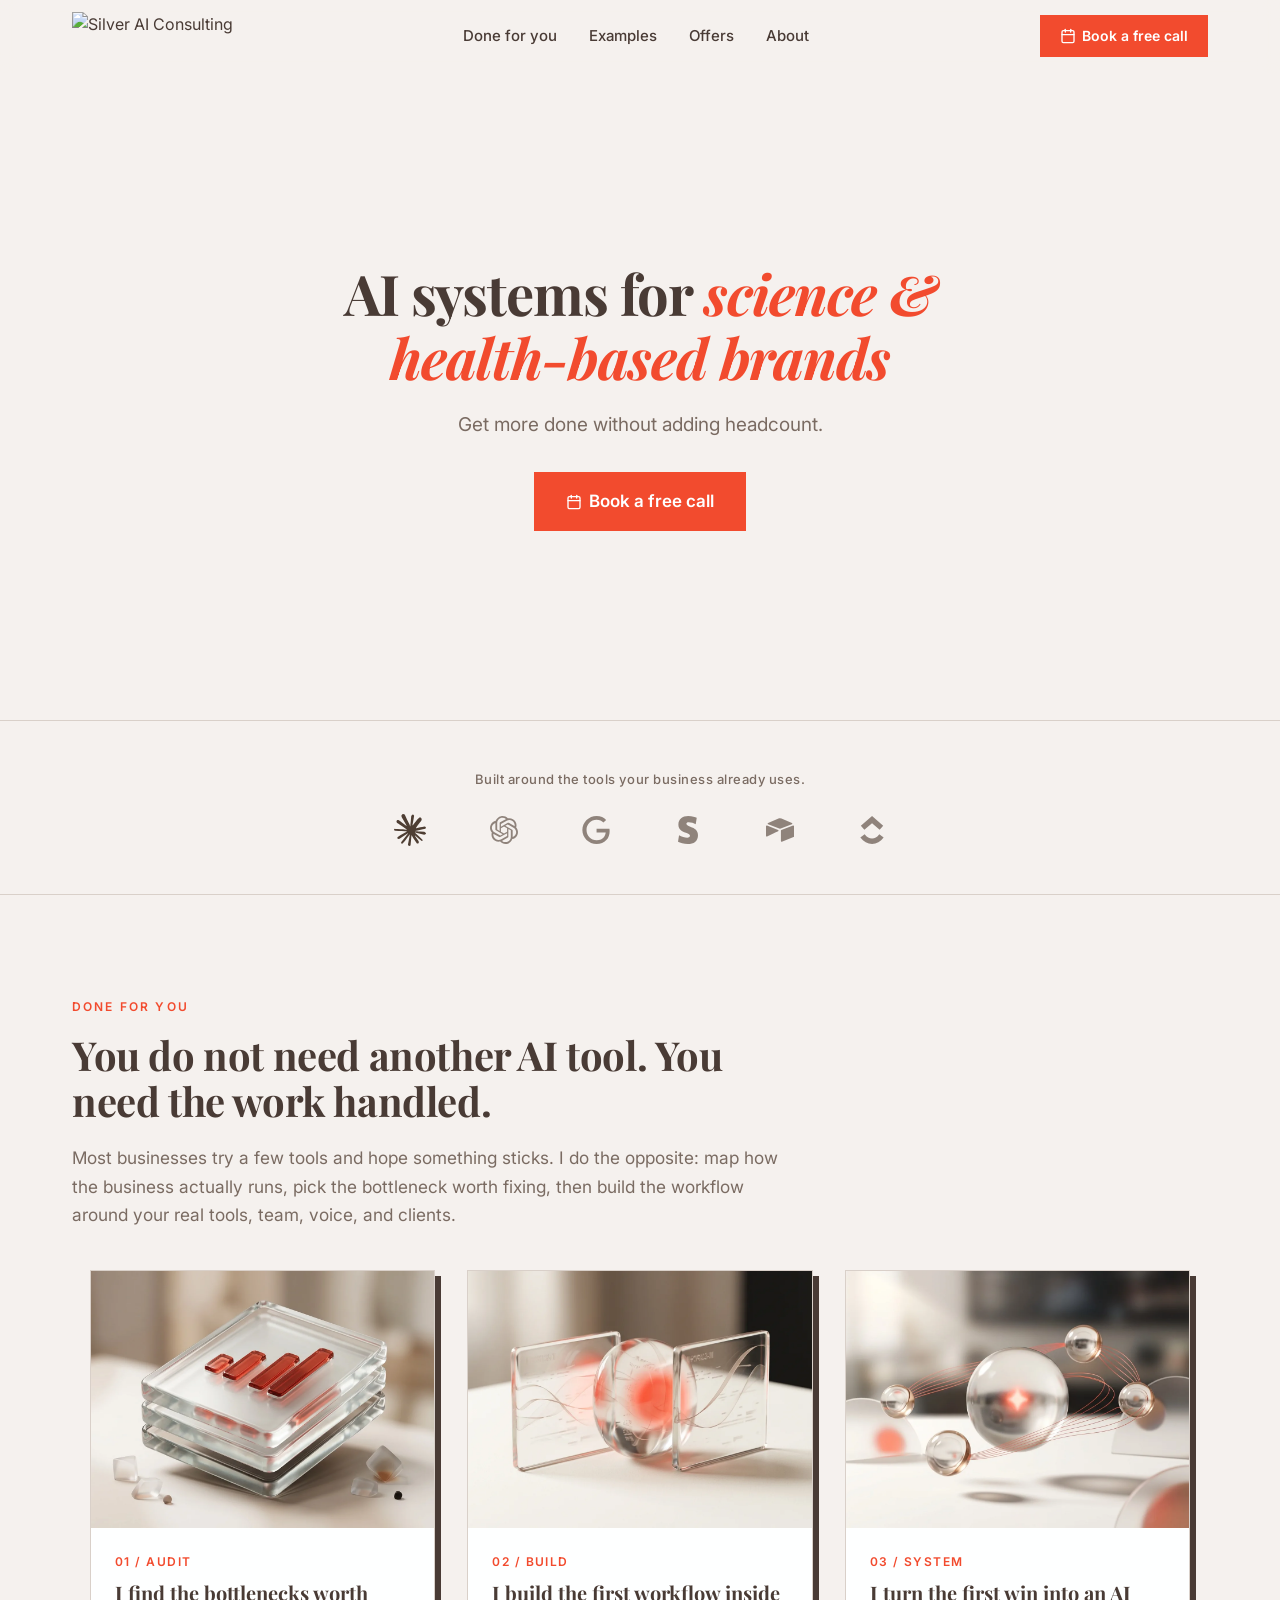
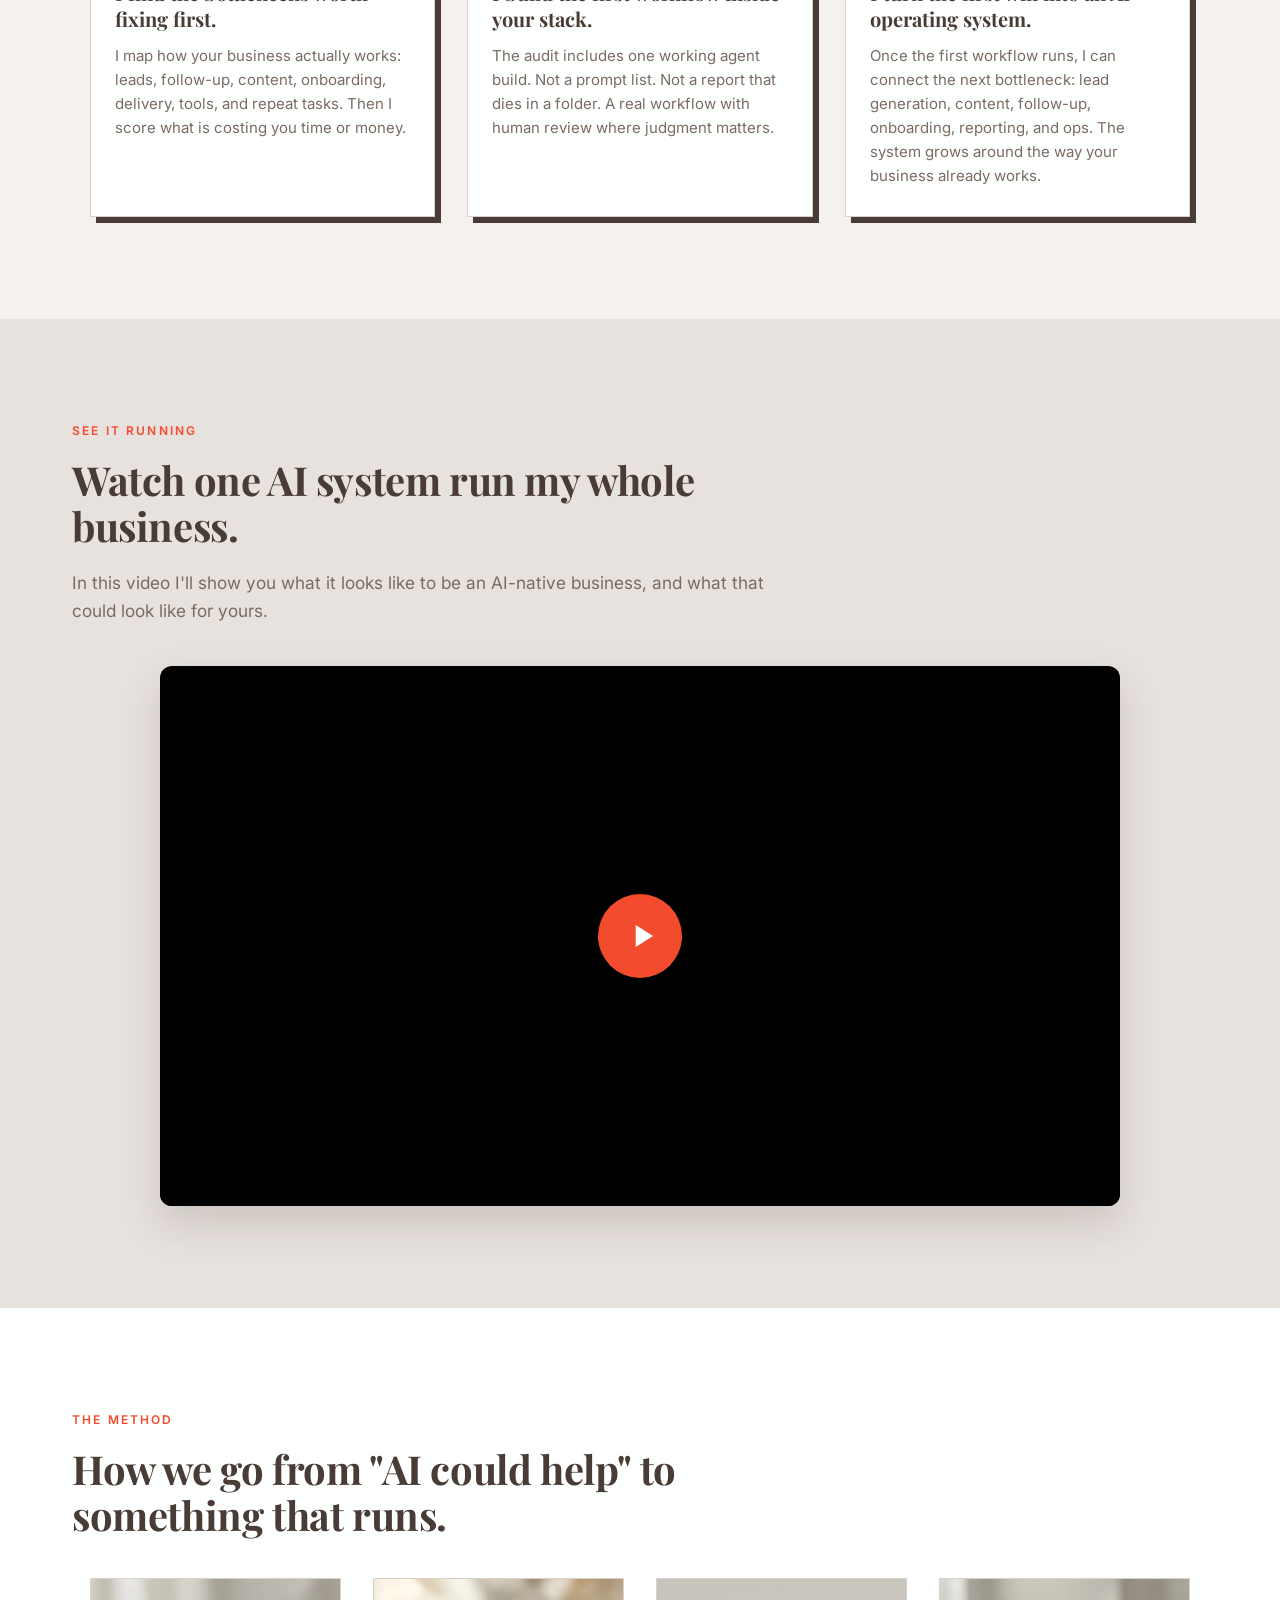
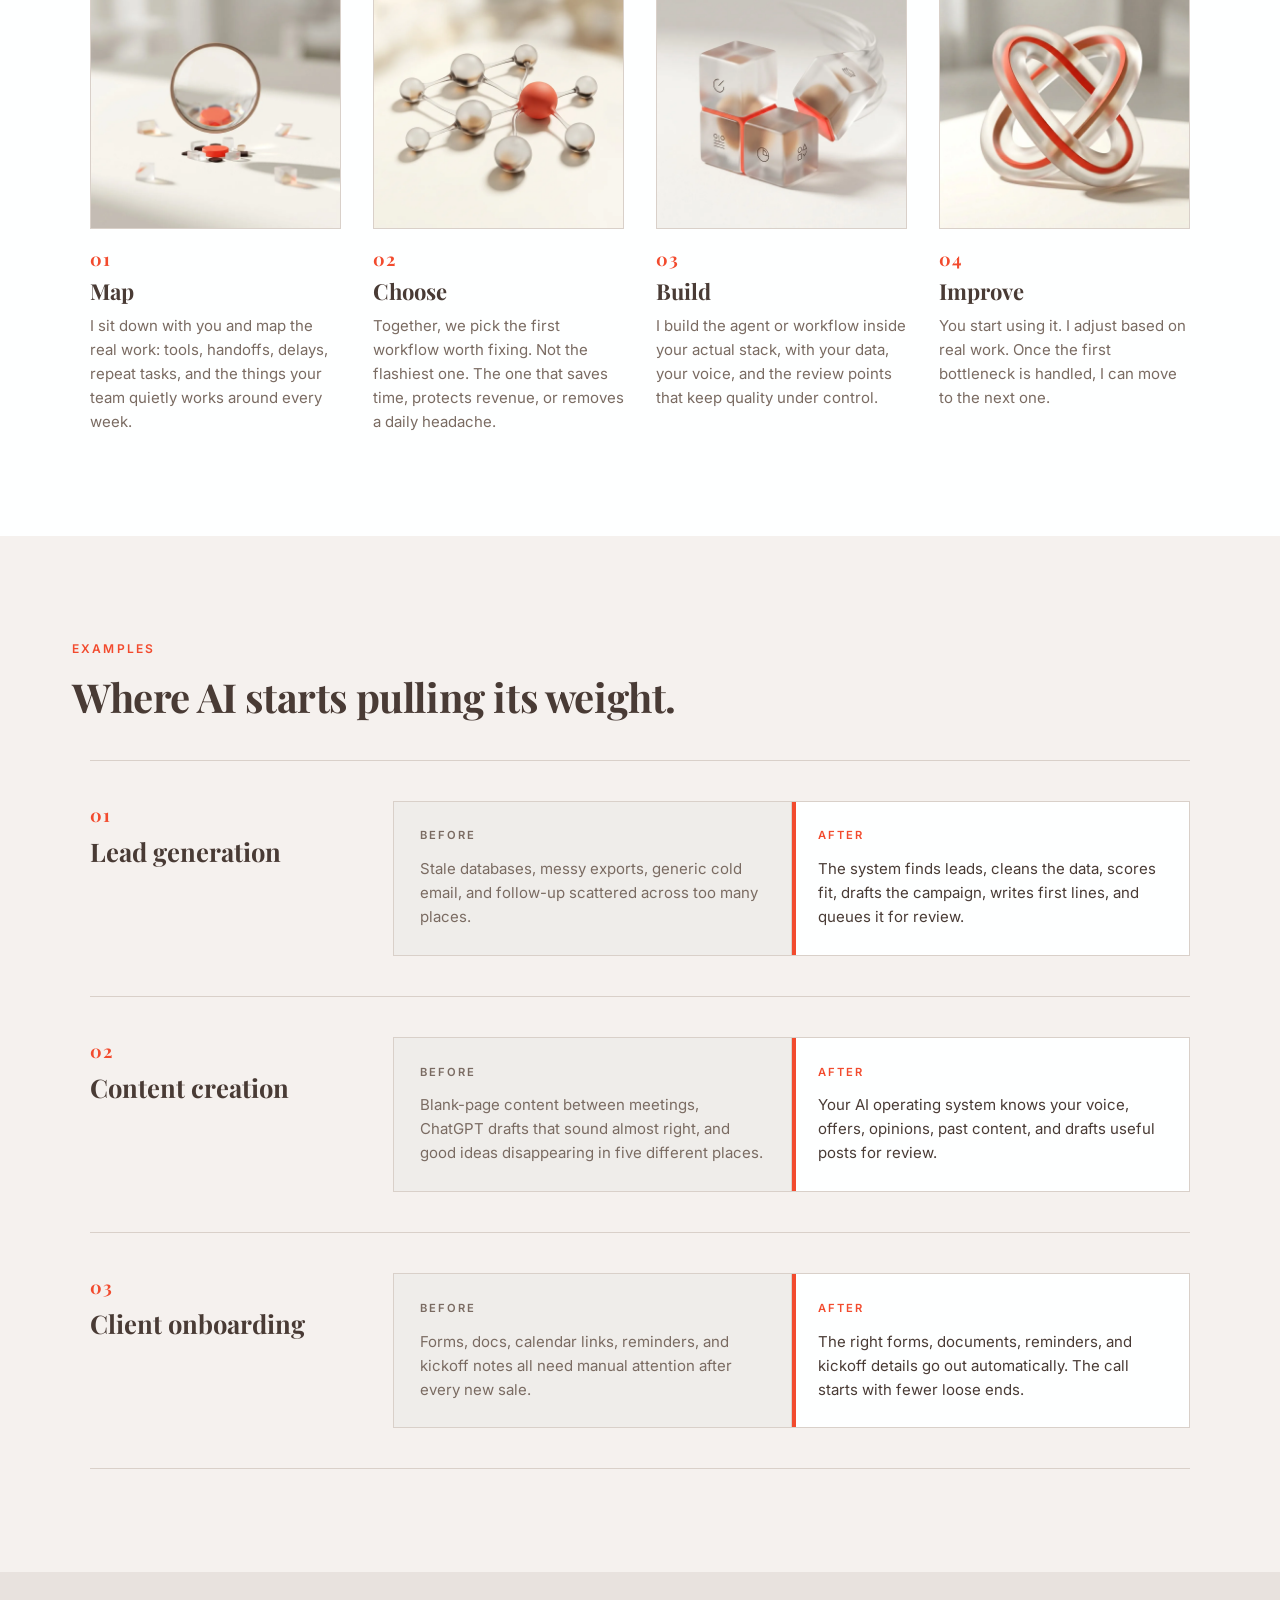
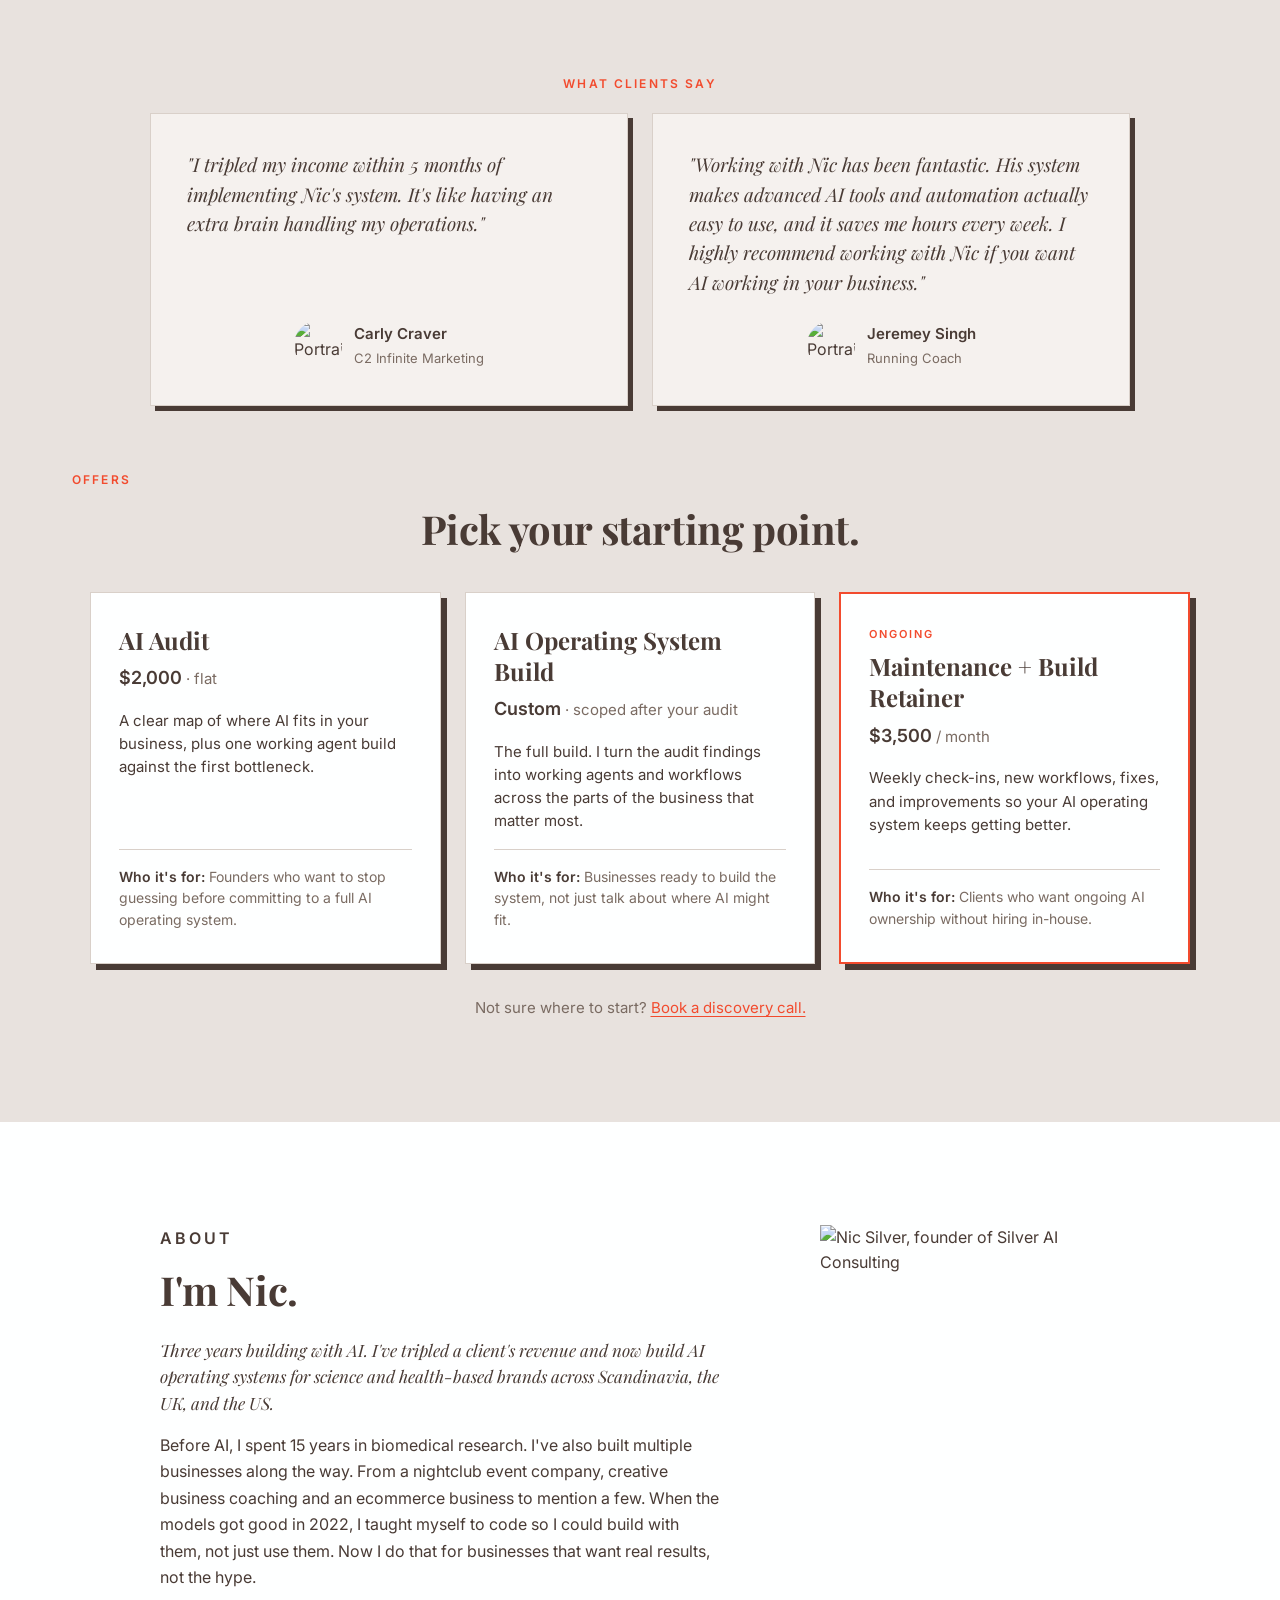
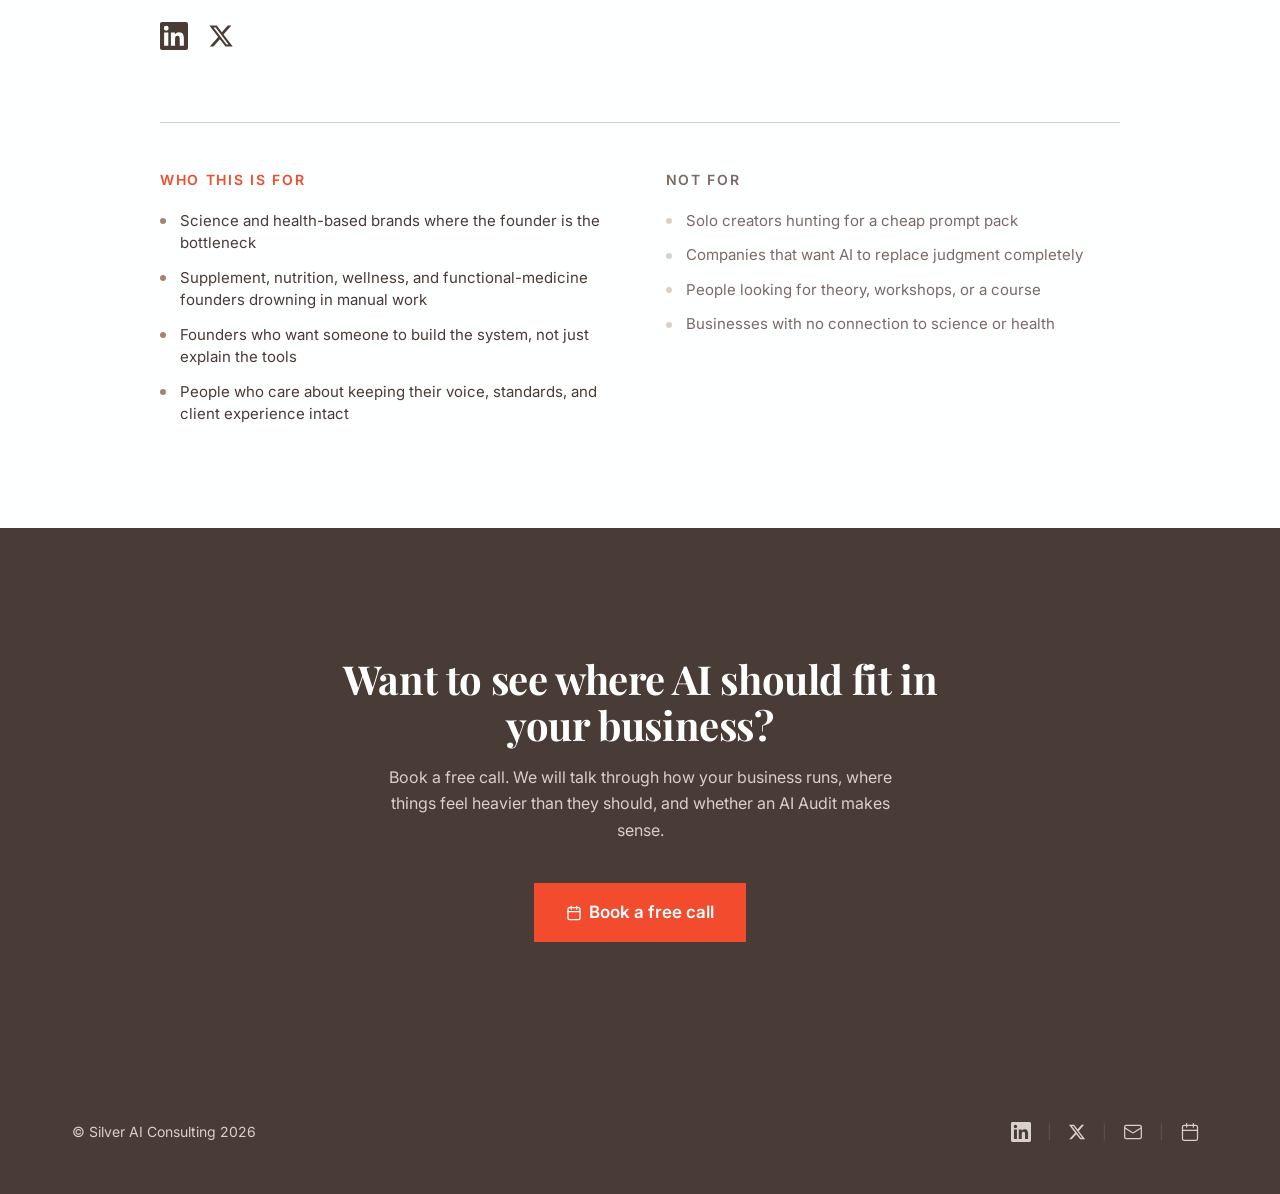
==== index.html @ 97a32624 "Add AI operating system demo video section to homepage New "See it running" section after "What we b" ====
<!DOCTYPE html>
<html lang="en">
<head>
  <meta charset="UTF-8">
  <meta name="viewport" content="width=device-width, initial-scale=1.0">
  <title>Silver AI Consulting | AI systems for science &amp; health-based brands</title>
  <meta name="description" content="AI systems for science and health-based brands. Get more done without adding headcount. Built by a scientist with 15 years in research labs.">
  <link rel="canonical" href="https://nicsilver.com">

  <meta property="og:title" content="Silver AI Consulting | AI systems for science &amp; health-based brands">
  <meta property="og:description" content="Get more done without adding headcount. AI systems for science and health-based brands, built by a scientist with 15 years in research labs.">
  <meta property="og:type" content="website">
  <meta property="og:url" content="https://nicsilver.com">

  <meta name="twitter:card" content="summary_large_image">
  <meta name="twitter:title" content="Silver AI Consulting | AI systems for science-based brands">
  <meta name="twitter:description" content="Get more done without adding headcount. AI systems for science and health-based brands, built by a scientist with 15 years in research labs.">

  <script type="application/ld+json">
  {
    "@context": "https://schema.org",
    "@type": "LocalBusiness",
    "name": "Silver AI Consulting",
    "description": "AI systems for science-based brands and the agencies that serve them.",
    "email": "contact@nicsilver.com",
    "address": {
      "@type": "PostalAddress",
      "addressLocality": "Trondheim",
      "addressCountry": "NO"
    }
  }
  </script>

  <link rel="preconnect" href="https://fonts.googleapis.com">
  <link rel="preconnect" href="https://fonts.gstatic.com" crossorigin>
  <link href="https://fonts.googleapis.com/css2?family=Playfair+Display:wght@700;900&family=Inter:wght@400;500;600&display=swap" rel="stylesheet">

  <link rel="stylesheet" href="css/styles.css">

  <!-- Privacy-friendly analytics by Plausible. Production only. -->
  <script>
    (function () {
      var isProduction = location.hostname === 'nicsilver.com' || location.hostname === 'www.nicsilver.com';
      if (!isProduction) return;

      window.plausible = window.plausible || function () {
        (plausible.q = plausible.q || []).push(arguments);
      };
      plausible.init = plausible.init || function (i) {
        plausible.o = i || {};
      };

      var script = document.createElement('script');
      script.async = true;
      script.src = 'https://plausible.io/js/pa-epPanSVTRBX1sh0HeqqIw.js';
      document.head.appendChild(script);
      plausible.init();
    })();
  </script>

  <!-- Leadsy visitor identification. Production only. -->
  <script>
    (function () {
      var isProduction = location.hostname === 'nicsilver.com' || location.hostname === 'www.nicsilver.com';
      if (!isProduction) return;

      var script = document.createElement('script');
      script.id = 'vtag-ai-js';
      script.async = true;
      script.src = 'https://r2.leadsy.ai/tag.js';
      script.dataset.pid = 'mOKoQ1p1P3jVo0CY';
      script.dataset.version = '062024';
      document.head.appendChild(script);
    })();
  </script>
</head>
<body>
  <a href="#main" class="skip-link">Skip to main content</a>

  <header class="site-header" id="site-header">
    <nav class="nav-container" aria-label="Main navigation">
      <a href="#hero" class="nav-logo"><img src="https://res.cloudinary.com/drdkvqdzd/image/upload/v1772094064/silver_logo_transparent_vrvadv.png" alt="Silver AI Consulting" class="nav-logo-img"></a>

      <ul class="nav-links" id="nav-links">
        <li><a href="#what-we-build">Done for you</a></li>
        <li><a href="#examples">Examples</a></li>
        <li><a href="#offers">Offers</a></li>
        <li><a href="#about">About</a></li>
      </ul>

      <a href="https://tidycal.com/nicsilver/intro-call" class="btn btn-primary nav-cta" data-cta="nav">
        <svg width="16" height="16" viewBox="0 0 24 24" fill="none" stroke="currentColor" stroke-width="2" stroke-linecap="round" stroke-linejoin="round"><rect x="3" y="4" width="18" height="18" rx="2" ry="2"/><line x1="16" y1="2" x2="16" y2="6"/><line x1="8" y1="2" x2="8" y2="6"/><line x1="3" y1="10" x2="21" y2="10"/></svg>
        Book a free call
      </a>

      <button class="nav-toggle" id="nav-toggle" aria-label="Toggle navigation menu" aria-expanded="false">
        <span class="nav-toggle-bar"></span>
        <span class="nav-toggle-bar"></span>
        <span class="nav-toggle-bar"></span>
      </button>
    </nav>
  </header>

  <main id="main">

    <!-- 01 HERO -->
    <section class="hero" id="hero">
      <div class="container hero-container">
        <div class="hero-content">
          <h1 class="hero-headline">AI systems for <span class="hl">science &amp; health-based brands</span></h1>
          <p class="hero-sub">Get more done without adding headcount.</p>
          <div class="hero-ctas">
            <a href="https://tidycal.com/nicsilver/intro-call" class="btn btn-primary btn-lg" data-cta="hero">
              <svg width="16" height="16" viewBox="0 0 24 24" fill="none" stroke="currentColor" stroke-width="2" stroke-linecap="round" stroke-linejoin="round"><rect x="3" y="4" width="18" height="18" rx="2" ry="2"/><line x1="16" y1="2" x2="16" y2="6"/><line x1="8" y1="2" x2="8" y2="6"/><line x1="3" y1="10" x2="21" y2="10"/></svg>
              Book a free call
            </a>
          </div>
        </div>
      </div>
    </section>

    <!-- 02 TOOL INTEGRATIONS -->
    <section class="tool-row" aria-label="Tools we build with">
      <div class="container">
        <p class="tool-row-eyebrow">Built around the tools your business already uses.</p>
        <ul class="tool-row-logos" role="list">
          <li class="tool-logo tool-logo-primary"><img src="assets/logos/claude.svg" alt="Claude" width="32" height="32" loading="lazy"></li>
          <li class="tool-logo"><img src="assets/logos/openai.svg" alt="OpenAI" width="28" height="28" loading="lazy"></li>
          <li class="tool-logo"><img src="assets/logos/google.svg" alt="Google" width="28" height="28" loading="lazy"></li>
          <li class="tool-logo"><img src="assets/logos/stripe.svg" alt="Stripe" width="28" height="28" loading="lazy"></li>
          <li class="tool-logo"><img src="assets/logos/airtable.svg" alt="Airtable" width="28" height="28" loading="lazy"></li>
          <li class="tool-logo"><img src="assets/logos/clickup.svg" alt="ClickUp" width="28" height="28" loading="lazy"></li>
        </ul>
      </div>
    </section>

    <!-- 03 WHAT WE BUILD -->
    <section class="section section-cream" id="what-we-build">
      <div class="container">
        <p class="section-eyebrow">Done for you</p>
        <h2 class="section-headline">You do not need another AI tool. You need the work handled.</h2>
        <p class="section-intro">Most businesses try a few tools and hope something sticks. I do the opposite: map how the business actually runs, pick the bottleneck worth fixing, then build the workflow around your real tools, team, voice, and clients.</p>

        <div class="build-grid">
          <article class="build-card">
            <div class="build-card-image">
              <img src="assets/audit-os.webp" alt="Translucent glass document stack with a coral bar chart on top, representing an audit report" loading="lazy" width="1200" height="900">
            </div>
            <p class="build-card-eyebrow">01 / Audit</p>
            <p class="build-card-outcome">I find the bottlenecks worth fixing first.</p>
            <p class="build-card-body">I map how your business actually works: leads, follow-up, content, onboarding, delivery, tools, and repeat tasks. Then I score what is costing you time or money.</p>
          </article>

          <article class="build-card">
            <div class="build-card-image">
              <img src="assets/brand-ops-training.webp" alt="Two frosted glass plates flanking a translucent glass core, with abstract encoded patterns inside, representing brand and ops codified into a foundation" loading="lazy" width="1200" height="900">
            </div>
            <p class="build-card-eyebrow">02 / Build</p>
            <p class="build-card-outcome">I build the first workflow inside your stack.</p>
            <p class="build-card-body">The audit includes one working agent build. Not a prompt list. Not a report that dies in a folder. A real workflow with human review where judgment matters.</p>
          </article>

          <article class="build-card">
            <div class="build-card-image">
              <img src="assets/command-center-os.webp" alt="Four upright frosted glass panels with coral coordination lines tracing between them, representing a command center" loading="lazy" width="1200" height="900">
            </div>
            <p class="build-card-eyebrow">03 / System</p>
            <p class="build-card-outcome">I turn the first win into an AI operating system.</p>
            <p class="build-card-body">Once the first workflow runs, I can connect the next bottleneck: lead generation, content, follow-up, onboarding, reporting, and ops. The system grows around the way your business already works.</p>
          </article>
        </div>
      </div>
    </section>

    <!-- 03b VIDEO DEMO -->
    <section class="section section-beige" id="see-it-running">
      <div class="container">
        <p class="section-eyebrow">See it running</p>
        <h2 class="section-headline">Watch one AI system run my whole business.</h2>
        <p class="section-intro">In this video I'll show you what it looks like to be an AI-native business, and what that could look like for yours.</p>

        <div class="video-frame">
          <video
            class="demo-video"
            preload="none"
            controls
            playsinline
            poster="https://res.cloudinary.com/drdkvqdzd/video/upload/so_30,c_crop,x_0,y_108,w_1280,h_566/c_pad,w_1280,h_720,b_rgb:f4efe9,q_auto,f_auto/videos/embeds/ai-operating-system-demo.jpg">
            <source src="https://res.cloudinary.com/drdkvqdzd/video/upload/q_auto/vc_auto/videos/embeds/ai-operating-system-demo.mp4" type="video/mp4">
            <track kind="captions" src="assets/ai-os-demo.vtt" srclang="en" label="English">
          </video>
          <button class="video-play" type="button" aria-label="Play the demo">
            <svg viewBox="0 0 24 24" aria-hidden="true"><path d="M8 5v14l11-7z"/></svg>
          </button>
        </div>
      </div>
    </section>

    <!-- 04 THE SILVER METHOD -->
    <section class="section section-white" id="method">
      <div class="container">
        <p class="section-eyebrow">The method</p>
        <h2 class="section-headline">How we go from "AI could help" to something that runs.</h2>

        <div class="method-grid">
          <article class="method-phase">
            <div class="method-phase-image">
              <img src="assets/method-01-discover.webp" alt="A glass magnifier hovering over abstract shapes" loading="lazy" width="800" height="800">
            </div>
            <p class="method-phase-num">01</p>
            <h3 class="method-phase-name">Map</h3>
            <p class="method-phase-body">I sit down with you and map the real work: tools, handoffs, delays, repeat tasks, and the things your team quietly works around every week.</p>
          </article>

          <article class="method-phase">
            <div class="method-phase-image">
              <img src="assets/method-02-map.webp" alt="Connected glass nodes with one node highlighted in coral" loading="lazy" width="800" height="800">
            </div>
            <p class="method-phase-num">02</p>
            <h3 class="method-phase-name">Choose</h3>
            <p class="method-phase-body">Together, we pick the first workflow worth fixing. Not the flashiest one. The one that saves time, protects revenue, or removes a daily headache.</p>
          </article>

          <article class="method-phase">
            <div class="method-phase-image">
              <img src="assets/method-03-build.webp" alt="Three frosted glass cubes assembling into a single unit" loading="lazy" width="800" height="800">
            </div>
            <p class="method-phase-num">03</p>
            <h3 class="method-phase-name">Build</h3>
            <p class="method-phase-body">I build the agent or workflow inside your actual stack, with your data, your voice, and the review points that keep quality under control.</p>
          </article>

          <article class="method-phase">
            <div class="method-phase-image">
              <img src="assets/method-04-iterate.webp" alt="A continuous frosted glass loop with coral accent flowing along it" loading="lazy" width="800" height="800">
            </div>
            <p class="method-phase-num">04</p>
            <h3 class="method-phase-name">Improve</h3>
            <p class="method-phase-body">You start using it. I adjust based on real work. Once the first bottleneck is handled, I can move to the next one.</p>
          </article>
        </div>
      </div>
    </section>

    <!-- 05 EXAMPLES -->
    <section class="section section-cream" id="examples">
      <div class="container">
        <p class="section-eyebrow">Examples</p>
        <h2 class="section-headline">Where AI starts pulling its weight.</h2>

        <div class="scenario-list">
          <article class="scenario-row">
            <div class="scenario-meta">
              <p class="scenario-num">01</p>
              <h3>Lead generation</h3>
            </div>
            <div class="scenario-compare">
              <div class="scenario-side scenario-before">
                <p class="scenario-label">Before</p>
                <p>Stale databases, messy exports, generic cold email, and follow-up scattered across too many places.</p>
              </div>
              <div class="scenario-side scenario-after">
                <p class="scenario-label scenario-label-after">After</p>
                <p>The system finds leads, cleans the data, scores fit, drafts the campaign, writes first lines, and queues it for review.</p>
              </div>
            </div>
          </article>

          <article class="scenario-row">
            <div class="scenario-meta">
              <p class="scenario-num">02</p>
              <h3>Content creation</h3>
            </div>
            <div class="scenario-compare">
              <div class="scenario-side scenario-before">
                <p class="scenario-label">Before</p>
                <p>Blank-page content between meetings, ChatGPT drafts that sound almost right, and good ideas disappearing in five different places.</p>
              </div>
              <div class="scenario-side scenario-after">
                <p class="scenario-label scenario-label-after">After</p>
                <p>Your AI operating system knows your voice, offers, opinions, past content, and drafts useful posts for review.</p>
              </div>
            </div>
          </article>

          <article class="scenario-row">
            <div class="scenario-meta">
              <p class="scenario-num">03</p>
              <h3>Client onboarding</h3>
            </div>
            <div class="scenario-compare">
              <div class="scenario-side scenario-before">
                <p class="scenario-label">Before</p>
                <p>Forms, docs, calendar links, reminders, and kickoff notes all need manual attention after every new sale.</p>
              </div>
              <div class="scenario-side scenario-after">
                <p class="scenario-label scenario-label-after">After</p>
                <p>The right forms, documents, reminders, and kickoff details go out automatically. The call starts with fewer loose ends.</p>
              </div>
            </div>
          </article>
        </div>
      </div>
    </section>

    <!-- 06 FEATURED TESTIMONIAL + OFFERS -->
    <section class="section section-beige" id="offers">
      <div class="container">
        <p class="section-eyebrow text-center">What clients say</p>
        <div class="testimonials-pair">
          <blockquote class="testimonial-card">
            <p class="testimonial-card-quote">"I tripled my income within 5 months of implementing Nic's system. It's like having an extra brain handling my operations."</p>
            <div class="testimonial-author">
              <img src="https://res.cloudinary.com/drdkvqdzd/image/upload/v1771324167/carly_cjgeit.jpg" alt="Portrait of Carly Craver" class="testimonial-img" loading="lazy" width="64" height="64">
              <div>
                <cite class="testimonial-name">Carly Craver</cite>
                <span class="testimonial-role">C2 Infinite Marketing</span>
              </div>
            </div>
          </blockquote>

          <blockquote class="testimonial-card">
            <p class="testimonial-card-quote">"Working with Nic has been fantastic. His system makes advanced AI tools and automation actually easy to use, and it saves me hours every week. I highly recommend working with Nic if you want AI working in your business."</p>
            <div class="testimonial-author">
              <img src="https://res.cloudinary.com/drdkvqdzd/image/upload/v1771324167/jeremey_zafmiz.png" alt="Portrait of Jeremey Singh" class="testimonial-img" loading="lazy" width="64" height="64">
              <div>
                <cite class="testimonial-name">Jeremey Singh</cite>
                <span class="testimonial-role">Running Coach</span>
              </div>
            </div>
          </blockquote>
        </div>

        <p class="section-eyebrow section-eyebrow-spaced">Offers</p>
        <h2 class="section-headline text-center">Pick your starting point.</h2>

        <div class="offers-grid">
          <article class="offer-card">
            <h3 class="offer-name">AI Audit</h3>
            <p class="offer-price">$2,000<span class="offer-price-note"> · flat</span></p>
            <p class="offer-outcome">A clear map of where AI fits in your business, plus one working agent build against the first bottleneck.</p>
            <p class="offer-who"><strong>Who it's for:</strong> Founders who want to stop guessing before committing to a full AI operating system.</p>
          </article>

          <article class="offer-card">
            <h3 class="offer-name">AI Operating System Build</h3>
            <p class="offer-price">Custom<span class="offer-price-note"> · scoped after your audit</span></p>
            <p class="offer-outcome">The full build. I turn the audit findings into working agents and workflows across the parts of the business that matter most.</p>
            <p class="offer-who"><strong>Who it's for:</strong> Businesses ready to build the system, not just talk about where AI might fit.</p>
          </article>

          <article class="offer-card offer-card-flagship">
            <p class="offer-flag">Ongoing</p>
            <h3 class="offer-name">Maintenance + Build Retainer</h3>
            <p class="offer-price">$3,500<span class="offer-price-note"> / month</span></p>
            <p class="offer-outcome">Weekly check-ins, new workflows, fixes, and improvements so your AI operating system keeps getting better.</p>
            <p class="offer-who"><strong>Who it's for:</strong> Clients who want ongoing AI ownership without hiring in-house.</p>
          </article>
        </div>

        <p class="offers-cta-text">Not sure where to start? <a href="https://tidycal.com/nicsilver/intro-call" class="text-link" data-cta="offers-help">Book a discovery call.</a></p>
      </div>
    </section>

    <!-- 07 ABOUT + WHO THIS IS FOR / NOT FOR -->
    <section class="section section-white" id="about">
      <div class="container">
        <div class="about-layout">
          <div class="about-text">
            <p class="section-eyebrow">About</p>
            <h2 class="section-headline">I'm Nic.</h2>
            <p class="about-lead">Three years building with AI. I've tripled a client's revenue and now build AI operating systems for science and health-based brands across Scandinavia, the UK, and the US.</p>
            <p>Before AI, I spent 15 years in biomedical research. I've also built multiple businesses along the way. From a nightclub event company, creative business coaching and an ecommerce business to mention a few. When the models got good in 2022, I taught myself to code so I could build with them, not just use them. Now I do that for businesses that want real results, not the hype.</p>
            <div class="about-links">
              <a href="https://www.linkedin.com/in/thenicsilver/" target="_blank" rel="noopener noreferrer" aria-label="LinkedIn"><svg width="28" height="28" viewBox="0 0 24 24" fill="currentColor"><path d="M20.447 20.452h-3.554v-5.569c0-1.328-.027-3.037-1.852-3.037-1.853 0-2.136 1.445-2.136 2.939v5.667H9.351V9h3.414v1.561h.046c.477-.9 1.637-1.85 3.37-1.85 3.601 0 4.267 2.37 4.267 5.455v6.286zM5.337 7.433a2.062 2.062 0 0 1-2.063-2.065 2.064 2.064 0 1 1 2.063 2.065zm1.782 13.019H3.555V9h3.564v11.452zM22.225 0H1.771C.792 0 0 .774 0 1.729v20.542C0 23.227.792 24 1.771 24h20.451C23.2 24 24 23.227 24 22.271V1.729C24 .774 23.2 0 22.222 0h.003z"/></svg></a>
              <a href="https://x.com/thenicsilver" target="_blank" rel="noopener noreferrer" aria-label="X"><svg width="26" height="26" viewBox="0 0 24 24" fill="currentColor"><path d="M18.244 2.25h3.308l-7.227 8.26 8.502 11.24H16.17l-5.214-6.817L4.99 21.75H1.68l7.73-8.835L1.254 2.25H8.08l4.713 6.231zm-1.161 17.52h1.833L7.084 4.126H5.117z"/></svg></a>
            </div>
          </div>
          <div class="about-image-col">
            <img src="https://res.cloudinary.com/drdkvqdzd/image/upload/v1769443235/2025-11-25_18.12.18_2_ciikbf.jpg" alt="Nic Silver, founder of Silver AI Consulting" class="about-headshot" loading="lazy" width="480" height="480">
          </div>
        </div>

        <div class="fit-grid">
          <div class="fit-col">
            <h3 class="fit-title fit-title-for">Who this is for</h3>
            <ul class="fit-list">
              <li>Science and health-based brands where the founder is the bottleneck</li>
              <li>Supplement, nutrition, wellness, and functional-medicine founders drowning in manual work</li>
              <li>Founders who want someone to build the system, not just explain the tools</li>
              <li>People who care about keeping their voice, standards, and client experience intact</li>
            </ul>
          </div>
          <div class="fit-col">
            <h3 class="fit-title fit-title-not">Not for</h3>
            <ul class="fit-list">
              <li>Solo creators hunting for a cheap prompt pack</li>
              <li>Companies that want AI to replace judgment completely</li>
              <li>People looking for theory, workshops, or a course</li>
              <li>Businesses with no connection to science or health</li>
            </ul>
          </div>
        </div>
      </div>
    </section>

    <!-- 08 FINAL CTA -->
    <section class="section section-dark" id="book">
      <div class="container">
        <div class="final-cta-content">
          <h2 class="section-headline final-cta-headline">Want to see where AI should fit in your business?</h2>
          <p class="final-cta-sub">Book a free call. We will talk through how your business runs, where things feel heavier than they should, and whether an AI Audit makes sense.</p>
          <div class="final-cta-buttons">
            <a href="https://tidycal.com/nicsilver/intro-call" class="btn btn-primary btn-lg" data-cta="final">
              <svg width="16" height="16" viewBox="0 0 24 24" fill="none" stroke="currentColor" stroke-width="2" stroke-linecap="round" stroke-linejoin="round"><rect x="3" y="4" width="18" height="18" rx="2" ry="2"/><line x1="16" y1="2" x2="16" y2="6"/><line x1="8" y1="2" x2="8" y2="6"/><line x1="3" y1="10" x2="21" y2="10"/></svg>
              Book a free call
            </a>
          </div>
        </div>
      </div>
    </section>

  </main>

  <footer class="site-footer" id="footer">
    <div class="container">
      <div class="footer-grid">
        <div class="footer-col footer-copyright">
          <p>&copy; Silver AI Consulting 2026</p>
        </div>
        <div class="footer-col footer-links">
          <a href="https://www.linkedin.com/in/thenicsilver/" aria-label="LinkedIn" target="_blank" rel="noopener noreferrer"><svg width="20" height="20" viewBox="0 0 24 24" fill="currentColor"><path d="M20.447 20.452h-3.554v-5.569c0-1.328-.027-3.037-1.852-3.037-1.853 0-2.136 1.445-2.136 2.939v5.667H9.351V9h3.414v1.561h.046c.477-.9 1.637-1.85 3.37-1.85 3.601 0 4.267 2.37 4.267 5.455v6.286zM5.337 7.433a2.062 2.062 0 0 1-2.063-2.065 2.064 2.064 0 1 1 2.063 2.065zm1.782 13.019H3.555V9h3.564v11.452zM22.225 0H1.771C.792 0 0 .774 0 1.729v20.542C0 23.227.792 24 1.771 24h20.451C23.2 24 24 23.227 24 22.271V1.729C24 .774 23.2 0 22.222 0h.003z"/></svg></a>
          <span class="footer-divider">|</span>
          <a href="https://x.com/thenicsilver" aria-label="X" target="_blank" rel="noopener noreferrer"><svg width="18" height="18" viewBox="0 0 24 24" fill="currentColor"><path d="M18.244 2.25h3.308l-7.227 8.26 8.502 11.24H16.17l-5.214-6.817L4.99 21.75H1.68l7.73-8.835L1.254 2.25H8.08l4.713 6.231zm-1.161 17.52h1.833L7.084 4.126H5.117z"/></svg></a>
          <span class="footer-divider">|</span>
          <a href="mailto:contact@nicsilver.com" aria-label="Email"><svg width="20" height="20" viewBox="0 0 24 24" fill="none" stroke="currentColor" stroke-width="1.5" stroke-linecap="round" stroke-linejoin="round"><rect x="2" y="4" width="20" height="16" rx="2"/><path d="m22 7-8.97 5.7a1.94 1.94 0 0 1-2.06 0L2 7"/></svg></a>
          <span class="footer-divider">|</span>
          <a href="https://tidycal.com/nicsilver/intro-call" aria-label="Book a Call" data-cta="footer"><svg width="20" height="20" viewBox="0 0 24 24" fill="none" stroke="currentColor" stroke-width="1.5" stroke-linecap="round" stroke-linejoin="round"><rect x="3" y="4" width="18" height="18" rx="2" ry="2"/><line x1="16" y1="2" x2="16" y2="6"/><line x1="8" y1="2" x2="8" y2="6"/><line x1="3" y1="10" x2="21" y2="10"/></svg></a>
        </div>
      </div>
    </div>
  </footer>

  <div class="mobile-cta" id="mobile-cta" aria-hidden="true">
    <a href="https://tidycal.com/nicsilver/intro-call" class="btn btn-primary mobile-cta-btn" data-cta="mobile">
      <svg width="16" height="16" viewBox="0 0 24 24" fill="none" stroke="currentColor" stroke-width="2" stroke-linecap="round" stroke-linejoin="round"><rect x="3" y="4" width="18" height="18" rx="2" ry="2"/><line x1="16" y1="2" x2="16" y2="6"/><line x1="8" y1="2" x2="8" y2="6"/><line x1="3" y1="10" x2="21" y2="10"/></svg>
      Book a free call
    </a>
  </div>

  <script src="https://cdnjs.cloudflare.com/ajax/libs/gsap/3.12.5/gsap.min.js" defer></script>
  <script src="https://cdnjs.cloudflare.com/ajax/libs/gsap/3.12.5/ScrollTrigger.min.js" defer></script>
  <script src="js/main.js" defer></script>
</body>
</html>
---- css/styles.css ----
/* ==========================================================================
   Silver AI Consulting v2: Clean, AI-illustrated, audit-aligned
   apfx.ai-style numbered structure + Liquid Glass imagery
   ========================================================================== */

/* --- Tokens --- */
:root {
  --bg-cream: #f5f1ee;
  --bg-beige: #e8e2de;
  --bg-white: #feffff;
  --bg-dark: #493b35;

  --text-primary: #493b35;
  --text-secondary: #7a6b62;
  --text-on-dark: #feffff;
  --text-on-dark-muted: #d9d0c9;

  --accent: #f24b2e;
  --accent-hover: #d93e23;
  --accent-warm: #a58372;

  --border: #d9d0c9;
  --border-on-dark: rgba(165, 131, 114, 0.3);

  --shadow: rgba(73, 59, 53, 0.08);
  --shadow-lg: rgba(73, 59, 53, 0.12);

  --font-heading: 'Playfair Display', Georgia, serif;
  --font-body: 'Inter', -apple-system, BlinkMacSystemFont, 'Segoe UI', sans-serif;

  --container-max: 1200px;
  --nav-height: 72px;
  --radius: 0;
  --section-padding: clamp(64px, 8vw, 120px);
}

/* --- Reset --- */
*, *::before, *::after { margin: 0; padding: 0; box-sizing: border-box; }

html {
  scroll-behavior: smooth;
  -webkit-font-smoothing: antialiased;
  -moz-osx-font-smoothing: grayscale;
  scroll-padding-top: var(--nav-height);
  overflow-x: hidden;
}

body {
  font-family: var(--font-body);
  font-size: 1rem;
  line-height: 1.6;
  color: var(--text-primary);
  background-color: var(--bg-cream);
  overflow-x: hidden;
}

img { max-width: 100%; height: auto; display: block; }
a { color: inherit; text-decoration: none; }
ul { list-style: none; }
::selection { background: rgba(242, 75, 46, 0.15); color: var(--text-primary); }

.skip-link {
  position: absolute; top: -100%; left: 16px; z-index: 9999;
  padding: 12px 24px; background: var(--accent); color: #fff;
  font-weight: 600; transition: top 0.2s;
}
.skip-link:focus { top: 0; }

/* --- Layout --- */
.container {
  width: 100%;
  max-width: var(--container-max);
  margin: 0 auto;
  padding: 0 2rem;
}
.text-center { text-align: center; margin-left: auto; margin-right: auto; }

/* --- Typography --- */
h1, h2 {
  font-family: var(--font-heading);
  font-weight: 700;
  line-height: 1.15;
  color: var(--text-primary);
}

h3 {
  font-family: var(--font-body);
  font-weight: 600;
  line-height: 1.3;
  color: var(--text-primary);
}

h1 { font-size: clamp(2.25rem, 5vw, 3.5rem); letter-spacing: -0.02em; }
h2 { font-size: clamp(1.75rem, 3.5vw, 2.5rem); letter-spacing: -0.01em; }
h3 { font-size: 1.125rem; }

.section-headline { margin-bottom: 2.5rem; max-width: 720px; }

.section-intro {
  max-width: 720px;
  margin: -1.25rem 0 2.5rem;
  font-size: clamp(1rem, 1.35vw, 1.125rem);
  line-height: 1.65;
  color: var(--text-secondary);
}

.section-eyebrow {
  font-size: 0.75rem;
  font-weight: 600;
  letter-spacing: 0.18em;
  text-transform: uppercase;
  color: var(--accent);
  margin-bottom: 1rem;
}
.section-eyebrow-spaced { margin-top: 4rem; }

/* --- Buttons --- */
.btn {
  display: inline-flex;
  align-items: center;
  justify-content: center;
  gap: 0.4rem;
  font-family: var(--font-body);
  font-weight: 600;
  font-size: 1rem;
  border: none;
  border-radius: var(--radius);
  cursor: pointer;
  transition: background 0.2s ease, transform 0.2s ease, box-shadow 0.2s ease;
  white-space: nowrap;
  text-decoration: none;
}
.btn:focus-visible { outline: 2px solid rgba(242, 75, 46, 0.4); outline-offset: 2px; }

.btn-primary {
  background: var(--accent);
  color: var(--bg-white);
  padding: 0.75rem 1.5rem;
}
.btn-primary:hover {
  background: var(--accent-hover);
  transform: translate(-2px, -2px);
  box-shadow: 4px 4px 0 0 var(--text-primary);
}
.btn-primary:active { transform: translate(0, 0); box-shadow: none; }

.btn-lg { padding: 1rem 2rem; font-size: 1.0625rem; }

.text-link {
  color: var(--accent);
  text-decoration: underline;
  text-underline-offset: 3px;
  transition: opacity 0.2s ease;
}
.text-link:hover { opacity: 0.8; }

/* --- Navigation --- */
.site-header {
  position: fixed;
  top: 0; left: 0; right: 0;
  z-index: 10000;
  background: rgba(245, 241, 238, 0.95);
  backdrop-filter: blur(12px);
  -webkit-backdrop-filter: blur(12px);
  border-bottom: 1px solid transparent;
  transition: border-color 0.15s ease;
}
.site-header.scrolled { border-bottom-color: var(--border); }

.nav-container {
  display: flex;
  align-items: center;
  justify-content: space-between;
  max-width: var(--container-max);
  margin: 0 auto;
  padding: 0 2rem;
  height: var(--nav-height);
}

.nav-logo { display: flex; align-items: center; }
.nav-logo-img { height: 48px; width: auto; }

.nav-links { display: flex; gap: 2rem; }
.nav-links a {
  font-size: 0.9375rem;
  font-weight: 500;
  color: var(--text-primary);
  transition: color 0.15s ease;
}
.nav-links a:hover { color: var(--accent); }
.nav-links a:focus-visible { outline: 2px solid var(--accent); outline-offset: 4px; border-radius: 2px; }

.nav-cta { padding: 0.625rem 1.25rem; font-size: 0.875rem; }

.nav-toggle {
  display: none;
  flex-direction: column;
  justify-content: center;
  gap: 5px;
  width: 44px; height: 44px;
  background: none; border: none;
  cursor: pointer;
  padding: 10px;
}
.nav-toggle-bar {
  display: block;
  width: 100%;
  height: 2px;
  background: var(--text-primary);
  border-radius: 2px;
  transition: all 0.3s ease;
}

/* --- Sections --- */
.section { padding: var(--section-padding) 0; }
.section-cream { background-color: var(--bg-cream); }
.section-beige { background-color: var(--bg-beige); }
.section-white { background-color: var(--bg-white); }
.section-dark { background-color: var(--bg-dark); }
.section-dark .section-headline,
.section-dark h2 { color: var(--text-on-dark); }
.section-dark p { color: var(--text-on-dark-muted); }

/* --- 01 Hero --- */
.hero {
  padding-top: calc(var(--nav-height) + clamp(4rem, 8vw, 8rem));
  padding-bottom: var(--section-padding);
  min-height: 80vh;
  display: flex;
  align-items: center;
  background-color: var(--bg-cream);
}

.hero-content {
  max-width: 720px;
  margin: 0 auto;
  text-align: center;
}

.hero-headline {
  margin-bottom: 1.25rem;
  opacity: 0;
  transform: translateY(20px);
}

/* Signature highlight: coral + italic Playfair on a keyword/phrase */
.hl {
  color: var(--accent);
  font-style: italic;
}

.hero-sub {
  font-size: clamp(1rem, 1.5vw, 1.1875rem);
  font-weight: 400;
  color: var(--text-secondary);
  max-width: 560px;
  margin: 0 auto 2rem;
  line-height: 1.6;
  opacity: 0;
  transform: translateY(20px);
}

.hero-ctas {
  display: flex;
  align-items: center;
  justify-content: center;
  gap: 2rem;
  flex-wrap: wrap;
  opacity: 0;
  transform: translateY(20px);
}

/* --- 02 Tool integrations row --- */
.tool-row {
  padding: 3rem 0;
  background: var(--bg-cream);
  border-top: 1px solid var(--border);
  border-bottom: 1px solid var(--border);
}

.tool-row-eyebrow {
  text-align: center;
  font-size: 0.8125rem;
  font-weight: 500;
  color: var(--text-secondary);
  letter-spacing: 0.04em;
  margin-bottom: 1.5rem;
}

.tool-row-logos {
  display: flex;
  align-items: center;
  justify-content: center;
  gap: clamp(1.5rem, 5vw, 4rem);
  flex-wrap: wrap;
}

.tool-logo {
  display: flex;
  align-items: center;
  opacity: 0.55;
  transition: opacity 0.2s ease;
}

.tool-logo img {
  height: 28px;
  width: auto;
  display: block;
}

.tool-logo-primary {
  opacity: 0.9;
}

.tool-logo-primary img {
  height: 32px;
}

.tool-logo:hover { opacity: 1; }

/* --- 03 What we build --- */
.build-grid {
  display: grid;
  grid-template-columns: repeat(3, 1fr);
  gap: 32px;
  max-width: 1100px;
  margin: 0 auto;
}

.build-card {
  display: flex;
  flex-direction: column;
  background: var(--bg-white);
  border: 1px solid var(--border);
  border-radius: var(--radius);
  overflow: hidden;
  box-shadow: 6px 6px 0 0 var(--text-primary);
  transition: box-shadow 0.2s ease, transform 0.2s ease;
}

.build-card:hover {
  box-shadow: 8px 8px 0 0 var(--text-primary);
  transform: translate(-2px, -2px);
}

.build-card-image {
  width: 100%;
  aspect-ratio: 4 / 3;
  overflow: hidden;
  background: var(--bg-cream);
}
.build-card-image img {
  width: 100%; height: 100%;
  object-fit: cover;
}

.build-card-eyebrow {
  padding: 1.5rem 1.5rem 0;
  font-size: 0.75rem;
  font-weight: 600;
  letter-spacing: 0.12em;
  text-transform: uppercase;
  color: var(--accent);
}

.build-card-outcome {
  padding: 0.5rem 1.5rem 0.75rem;
  font-family: var(--font-heading);
  font-weight: 700;
  font-size: 1.25rem;
  line-height: 1.3;
  color: var(--text-primary);
}

.build-card-body {
  padding: 0 1.5rem 1.75rem;
  font-size: 0.9375rem;
  color: var(--text-secondary);
  line-height: 1.6;
  flex: 1;
}

/* --- 04 The Silver Method --- */
.method-grid {
  display: grid;
  grid-template-columns: repeat(4, 1fr);
  gap: 32px;
  max-width: 1100px;
  margin: 0 auto;
}

.method-phase {
  display: flex;
  flex-direction: column;
  align-items: flex-start;
}

.method-phase-image {
  width: 100%;
  aspect-ratio: 1 / 1;
  overflow: hidden;
  margin-bottom: 1rem;
  background: var(--bg-cream);
  border: 1px solid var(--border);
}
.method-phase-image img { width: 100%; height: 100%; object-fit: cover; }

.method-phase-num {
  font-family: var(--font-heading);
  font-weight: 700;
  font-size: 1.125rem;
  letter-spacing: 0.04em;
  color: var(--accent);
  margin-bottom: 0.25rem;
}

.method-phase-name {
  font-family: var(--font-heading);
  font-weight: 700;
  font-size: 1.375rem;
  margin-bottom: 0.5rem;
  color: var(--text-primary);
}

.method-phase-body {
  font-size: 0.9375rem;
  color: var(--text-secondary);
  line-height: 1.6;
}

/* --- 05 Examples --- */
.scenario-list {
  max-width: 1100px;
  margin: 0 auto;
  border-top: 1px solid var(--border);
}

.scenario-row {
  display: grid;
  grid-template-columns: minmax(170px, 0.32fr) minmax(0, 1fr);
  gap: clamp(1.5rem, 4vw, 3rem);
  padding: clamp(1.75rem, 3.5vw, 2.5rem) 0;
  border-bottom: 1px solid var(--border);
}

.scenario-meta {
  display: flex;
  flex-direction: column;
  gap: 0.4rem;
}

.scenario-num {
  font-family: var(--font-heading);
  font-weight: 700;
  font-size: 1.125rem;
  letter-spacing: 0.04em;
  color: var(--accent);
}

.scenario-row h3 {
  font-family: var(--font-heading);
  font-weight: 700;
  font-size: clamp(1.35rem, 2vw, 1.75rem);
  line-height: 1.2;
}

.scenario-compare {
  display: grid;
  grid-template-columns: 1fr 1fr;
  gap: 1px;
  background: var(--border);
  border: 1px solid var(--border);
}

.scenario-side {
  min-height: 100%;
  padding: clamp(1.25rem, 2vw, 1.6rem);
  background: rgba(254, 255, 255, 0.62);
}

.scenario-before {
  color: var(--text-secondary);
}

.scenario-after {
  background: var(--bg-white);
  box-shadow: inset 4px 0 0 var(--accent);
}

.scenario-label {
  font-size: 0.7rem;
  font-weight: 600;
  letter-spacing: 0.18em;
  text-transform: uppercase;
  color: var(--text-secondary);
  margin-bottom: 0.75rem;
}

.scenario-label-after {
  color: var(--accent);
}

.scenario-side p:not(.scenario-label) {
  font-size: 0.9375rem;
  line-height: 1.6;
}

/* --- 05 Featured testimonial + Offers --- */
.featured-testimonial {
  max-width: 760px;
  margin: 0 auto 2rem;
  text-align: center;
  background: var(--bg-cream);
  border: 1px solid var(--border);
  padding: clamp(2rem, 4vw, 3rem);
  box-shadow: 6px 6px 0 0 var(--text-primary);
  transition: box-shadow 0.2s ease, transform 0.2s ease;
}
.featured-testimonial:hover {
  box-shadow: 8px 8px 0 0 var(--text-primary);
  transform: translate(-2px, -2px);
}

.featured-testimonial-quote {
  font-family: var(--font-heading);
  font-size: clamp(1.125rem, 2vw, 1.375rem);
  font-style: italic;
  line-height: 1.55;
  color: var(--text-primary);
  margin-bottom: 1.5rem;
}

.testimonial-author {
  display: flex;
  align-items: center;
  justify-content: center;
  gap: 0.75rem;
}

.testimonial-img {
  width: 48px; height: 48px;
  border-radius: 50%;
  object-fit: cover;
}

.testimonial-name {
  display: block;
  font-style: normal;
  font-weight: 600;
  font-size: 0.9375rem;
  color: var(--text-primary);
  text-align: left;
}

.testimonial-role {
  display: block;
  font-size: 0.8125rem;
  color: var(--text-secondary);
  margin-top: 2px;
  text-align: left;
}

/* Balanced two-up testimonial pair */
.testimonials-pair {
  display: grid;
  grid-template-columns: repeat(2, 1fr);
  gap: 1.5rem;
  max-width: 980px;
  margin: 1.25rem auto 4rem;
}

.testimonial-card {
  display: flex;
  flex-direction: column;
  justify-content: space-between;
  background: var(--bg-cream);
  border: 1px solid var(--border);
  padding: clamp(1.5rem, 3vw, 2.25rem);
  box-shadow: 5px 5px 0 0 var(--text-primary);
  transition: box-shadow 0.2s ease, transform 0.2s ease;
}
.testimonial-card:hover {
  box-shadow: 7px 7px 0 0 var(--text-primary);
  transform: translate(-2px, -2px);
}

.testimonial-card-quote {
  font-family: var(--font-heading);
  font-size: clamp(1rem, 1.5vw, 1.1875rem);
  font-style: italic;
  line-height: 1.55;
  color: var(--text-primary);
  margin-bottom: 1.5rem;
}

@media (max-width: 640px) {
  .testimonials-pair { grid-template-columns: 1fr; margin-bottom: 3rem; }
}

.offers-grid {
  display: grid;
  grid-template-columns: repeat(3, 1fr);
  gap: 24px;
  max-width: 1100px;
  margin: 0 auto;
}

.offer-card {
  position: relative;
  background: var(--bg-white);
  border: 1px solid var(--border);
  padding: 2rem 1.75rem;
  display: flex;
  flex-direction: column;
  box-shadow: 6px 6px 0 0 var(--text-primary);
  transition: box-shadow 0.2s ease, transform 0.2s ease, border-color 0.2s ease;
}
.offer-card:hover {
  box-shadow: 8px 8px 0 0 var(--text-primary);
  transform: translate(-2px, -2px);
  border-color: var(--accent-warm);
}

.offer-card-flagship {
  border-color: var(--accent);
  border-width: 2px;
}

.offer-flag {
  display: inline-block;
  font-size: 0.6875rem;
  font-weight: 600;
  letter-spacing: 0.18em;
  text-transform: uppercase;
  color: var(--accent);
  margin-bottom: 0.5rem;
}

.offer-name {
  font-family: var(--font-heading);
  font-weight: 700;
  font-size: 1.5rem;
  margin-bottom: 0.5rem;
  color: var(--text-primary);
}

.offer-price {
  font-family: var(--font-body);
  font-weight: 600;
  font-size: 1.125rem;
  color: var(--text-primary);
  margin-bottom: 1rem;
}
.offer-price-note {
  font-weight: 400;
  color: var(--text-secondary);
  font-size: 0.9375rem;
}

.offer-outcome {
  font-size: 0.9375rem;
  color: var(--text-primary);
  line-height: 1.55;
  margin-bottom: 1rem;
  flex: 1;
}

.offer-who {
  font-size: 0.875rem;
  color: var(--text-secondary);
  line-height: 1.55;
  border-top: 1px solid var(--border);
  padding-top: 1rem;
}
.offer-who strong { color: var(--text-primary); font-weight: 600; }

.offers-cta-text {
  text-align: center;
  margin-top: 2rem;
  font-size: 0.9375rem;
  color: var(--text-secondary);
}

/* --- 06 About + Who this is for / not for --- */
.about-layout {
  display: grid;
  grid-template-columns: 1fr 300px;
  gap: clamp(2rem, 4vw, 4rem);
  align-items: stretch;
  max-width: 960px;
  margin: 0 auto 4rem;
}

.about-text .section-headline { margin-bottom: 1.5rem; }

.about-text p {
  font-size: 1rem;
  color: var(--text-primary);
  line-height: 1.65;
  max-width: 560px;
  margin-bottom: 1rem;
}
.about-text p:last-of-type { margin-bottom: 0; }

.about-lead {
  font-family: var(--font-heading) !important;
  font-style: italic !important;
  font-size: 1.0625rem !important;
  line-height: 1.55 !important;
  color: var(--text-primary) !important;
}

.about-image-col { position: relative; overflow: hidden; }

.about-headshot {
  width: 100%;
  height: 100%;
  object-fit: cover;
}

.about-links { display: flex; gap: 1.25rem; margin-top: 1.5rem; }

.about-links a {
  display: inline-flex;
  align-items: center;
  color: var(--text-primary);
  min-height: 44px;
  padding: 0.5rem 0;
  transition: color 0.2s ease, transform 0.2s ease;
}
.about-links a:hover { color: var(--accent); transform: scale(1.15); }

.fit-grid {
  display: grid;
  grid-template-columns: 1fr 1fr;
  gap: clamp(2rem, 4vw, 4rem);
  max-width: 960px;
  margin: 0 auto;
  padding-top: 3rem;
  border-top: 1px solid var(--border);
}

.fit-title {
  font-family: var(--font-body);
  font-size: 0.875rem;
  font-weight: 600;
  letter-spacing: 0.12em;
  text-transform: uppercase;
  margin-bottom: 1.25rem;
}

.fit-title-for { color: var(--accent); }
.fit-title-not { color: var(--text-secondary); }

.fit-list { display: flex; flex-direction: column; gap: 0.75rem; }
.fit-list li {
  font-size: 0.9375rem;
  color: var(--text-primary);
  line-height: 1.5;
  padding-left: 1.25rem;
  position: relative;
}
.fit-list li::before {
  content: '';
  position: absolute;
  left: 0; top: 0.55rem;
  width: 6px; height: 6px;
  background: var(--accent-warm);
  border-radius: 50%;
}

.fit-col:last-child .fit-list li { color: var(--text-secondary); }
.fit-col:last-child .fit-list li::before { background: var(--border); }

/* --- 07 Final CTA --- */
#book { padding: clamp(80px, 10vw, 140px) 0; }

.final-cta-content {
  max-width: 640px;
  margin: 0 auto;
  text-align: center;
}

.final-cta-headline {
  margin-left: auto;
  margin-right: auto;
  text-align: center;
  margin-bottom: 1rem;
}

.final-cta-sub {
  max-width: 520px;
  margin: 0 auto 2.5rem;
  font-size: 1rem;
  line-height: 1.65;
}

.final-cta-buttons {
  display: flex;
  flex-direction: column;
  align-items: center;
  gap: 1rem;
}

/* --- Footer --- */
.site-footer { background: var(--bg-dark); padding: 2.5rem 0; }

.footer-grid {
  display: flex;
  align-items: center;
  justify-content: space-between;
  gap: 2rem;
}

.footer-col p { font-size: 0.875rem; color: var(--text-on-dark-muted); }

.footer-links { display: flex; align-items: center; gap: 0.5rem; }

.footer-links a {
  display: inline-flex;
  align-items: center;
  color: var(--text-on-dark-muted);
  min-height: 44px;
  padding: 0.5rem;
  transition: color 0.2s ease, transform 0.2s ease;
}
.footer-links a:hover { color: var(--accent); transform: scale(1.15); }
.footer-links a:focus-visible { outline: 2px solid var(--accent); outline-offset: 4px; border-radius: 2px; }

.footer-divider { color: var(--border-on-dark); font-size: 0.875rem; }

/* --- Mobile floating CTA --- */
.mobile-cta {
  position: fixed;
  bottom: 0; left: 0; right: 0;
  z-index: 9999;
  padding: 0.75rem 1rem calc(0.75rem + env(safe-area-inset-bottom));
  background: rgba(245, 241, 238, 0.95);
  backdrop-filter: blur(12px);
  -webkit-backdrop-filter: blur(12px);
  border-top: 1px solid var(--border);
  display: none;
  transform: translateY(100%);
  transition: transform 0.4s cubic-bezier(0.25, 0.46, 0.45, 0.94);
}
.mobile-cta.visible { transform: translateY(0); }
.mobile-cta-btn { width: 100%; text-align: center; min-height: 44px; }

/* ==========================================================================
   RESPONSIVE: Tablet (768px - 1023px)
   ========================================================================== */
@media (max-width: 1023px) {
  .container { padding: 0 1.5rem; }

  .build-grid { grid-template-columns: repeat(2, 1fr); }
  .build-grid .build-card:last-child {
    grid-column: 1 / -1;
    max-width: 540px;
    margin: 0 auto;
  }

  .method-grid { grid-template-columns: repeat(2, 1fr); }

  .scenario-row { grid-template-columns: 1fr; }

  .offers-grid { grid-template-columns: repeat(2, 1fr); }
  .offers-grid .offer-card-flagship { grid-column: 1 / -1; }

  .about-layout { grid-template-columns: 1fr; }
  .about-image-col { max-width: 240px; }
}

/* ==========================================================================
   RESPONSIVE: Mobile (< 768px)
   ========================================================================== */
@media (max-width: 767px) {
  :root { --nav-height: 64px; }

  .container { padding: 0 1.25rem; }

  /*
    Mobile nav. backdrop-filter on .site-header creates a containing block,
    which would trap position:fixed descendants inside the 64px header.
    Drop the blur at mobile so the menu can actually fill the viewport.
  */
  .site-header {
    backdrop-filter: none;
    -webkit-backdrop-filter: none;
    background: var(--bg-cream);
  }

  .nav-links {
    position: fixed;
    inset: 0;
    flex-direction: column;
    align-items: center;
    justify-content: center;
    gap: 1.75rem;
    background: var(--bg-cream);
    z-index: 10001;
    opacity: 0;
    pointer-events: none;
    transition: opacity 0.3s ease;
    padding: var(--nav-height) 1.5rem 2rem;
  }
  .nav-links.open { opacity: 1; pointer-events: auto; }

  .nav-links li {
    width: 100%;
    text-align: center;
  }

  .nav-links a {
    font-family: var(--font-heading);
    font-weight: 700;
    font-size: clamp(2rem, 8vw, 2.5rem);
    line-height: 1.1;
    color: var(--text-primary);
    padding: 0.4rem 0;
    display: inline-block;
    letter-spacing: -0.01em;
    transition: color 0.2s ease;
  }
  .nav-links a:hover,
  .nav-links a:active { color: var(--accent); }

  /* Per-item slide-in when menu opens */
  .nav-links li {
    opacity: 0;
    transform: translateY(12px);
    transition: opacity 0.3s ease, transform 0.3s ease;
  }
  .nav-links.open li { opacity: 1; transform: translateY(0); }
  .nav-links.open li:nth-child(1) { transition-delay: 0.05s; }
  .nav-links.open li:nth-child(2) { transition-delay: 0.10s; }
  .nav-links.open li:nth-child(3) { transition-delay: 0.15s; }
  .nav-links.open li:nth-child(4) { transition-delay: 0.20s; }

  /* In-menu Book CTA (since .nav-cta is hidden on mobile) */
  .nav-links::after {
    content: '';
    display: block;
    width: 60px;
    height: 1px;
    background: var(--border);
    margin-top: 0.5rem;
  }

  .nav-toggle { display: flex; z-index: 10002; }
  .nav-toggle[aria-expanded="true"] .nav-toggle-bar:nth-child(1) { transform: translateY(7px) rotate(45deg); }
  .nav-toggle[aria-expanded="true"] .nav-toggle-bar:nth-child(2) { opacity: 0; }
  .nav-toggle[aria-expanded="true"] .nav-toggle-bar:nth-child(3) { transform: translateY(-7px) rotate(-45deg); }

  .nav-cta { display: none; }

  /* Hero */
  .hero {
    min-height: auto;
    padding-top: calc(var(--nav-height) + 3rem);
    padding-bottom: clamp(48px, 6vw, 80px);
  }
  .hero-headline { margin-bottom: 1rem; }
  .hero-sub { margin-bottom: 2.5rem; }
  .hero-ctas { flex-direction: column; gap: 1rem; }
  .hero-ctas .btn-lg { width: 100%; }

  /* Tool row */
  .tool-row-logos { gap: 1.25rem 2rem; }

  /* Section spacing */
  .section-headline { margin-bottom: 2rem; }
  .section-intro { margin-top: -0.75rem; }

  /* Build cards */
  .build-grid { grid-template-columns: 1fr; gap: 24px; }
  .build-grid .build-card:last-child { max-width: none; }

  /* Examples */
  .scenario-row { gap: 1rem; }
  .scenario-compare { grid-template-columns: 1fr; }
  .scenario-after { box-shadow: inset 0 4px 0 var(--accent); }

  /* Method phases */
  .method-grid { grid-template-columns: 1fr; gap: 28px; }
  .method-phase-image { max-width: 280px; }

  /* Offers */
  .offers-grid { grid-template-columns: 1fr; gap: 20px; }

  /* About */
  .about-layout { grid-template-columns: 1fr; gap: 2rem; }
  .about-image-col {
    order: -1;
    max-width: 220px;
    margin: 0 auto;
    aspect-ratio: 1;
  }
  .about-text p { margin-bottom: 1.25rem; }

  /* Fit grid */
  .fit-grid { grid-template-columns: 1fr; gap: 2rem; }

  /* Final CTA */
  .final-cta-headline { margin-bottom: 2.5rem; }
  .final-cta-buttons .btn-lg { width: 100%; }

  /* Footer */
  .footer-grid { flex-direction: column; text-align: center; gap: 1rem; }
  .footer-links { flex-wrap: wrap; justify-content: center; gap: 0.25rem 0.5rem; }
  .footer-divider { display: none; }

  /* Reduce shadow on touch */
  .build-card,
  .offer-card,
  .featured-testimonial { box-shadow: 4px 4px 0 0 var(--text-primary); }
  .build-card:hover,
  .offer-card:hover,
  .featured-testimonial:hover {
    box-shadow: 4px 4px 0 0 var(--text-primary);
    transform: none;
  }

  .mobile-cta { display: block; }
  body { padding-bottom: 72px; }
}

/* Small mobile (375px) */
@media (max-width: 480px) {
  h1 { font-size: 2rem; }
  h2 { font-size: 1.625rem; }
  .container { padding: 0 1rem; }
  .build-card-eyebrow,
  .build-card-outcome,
  .build-card-body {
    padding-left: 1.25rem;
    padding-right: 1.25rem;
  }
  .nav-logo-img { height: 44px; }
}

/* --- Reduced motion --- */
@media (prefers-reduced-motion: reduce) {
  *, *::before, *::after {
    animation-duration: 0.01ms !important;
    animation-iteration-count: 1 !important;
    transition-duration: 0.01ms !important;
    scroll-behavior: auto !important;
  }
  .hero-headline,
  .hero-sub,
  .hero-ctas { opacity: 1; transform: none; }
}

/* ===== Video demo (#see-it-running) ===== */
.video-frame {
  position: relative;
  max-width: 960px;
  margin: 2.5rem auto 0;
  aspect-ratio: 16 / 9;
  border-radius: 12px;
  overflow: hidden;
  box-shadow: 0 18px 40px rgba(73, 59, 53, .18);
  background: #000;
}
.demo-video { width: 100%; height: 100%; display: block; object-fit: cover; }
.video-play {
  position: absolute;
  inset: 0;
  margin: auto;
  width: 84px;
  height: 84px;
  border: none;
  border-radius: 50%;
  background: var(--accent);
  color: #fff;
  cursor: pointer;
  display: grid;
  place-items: center;
  transition: transform .15s, background .15s;
}
.video-play:hover { background: var(--accent-hover); transform: scale(1.06); }
.video-play svg { width: 38px; height: 38px; fill: currentColor; margin-left: 4px; }
.video-frame.is-playing .video-play { display: none; }
@media (max-width: 600px) {
  .video-play { width: 64px; height: 64px; }
  .video-play svg { width: 28px; height: 28px; }
}
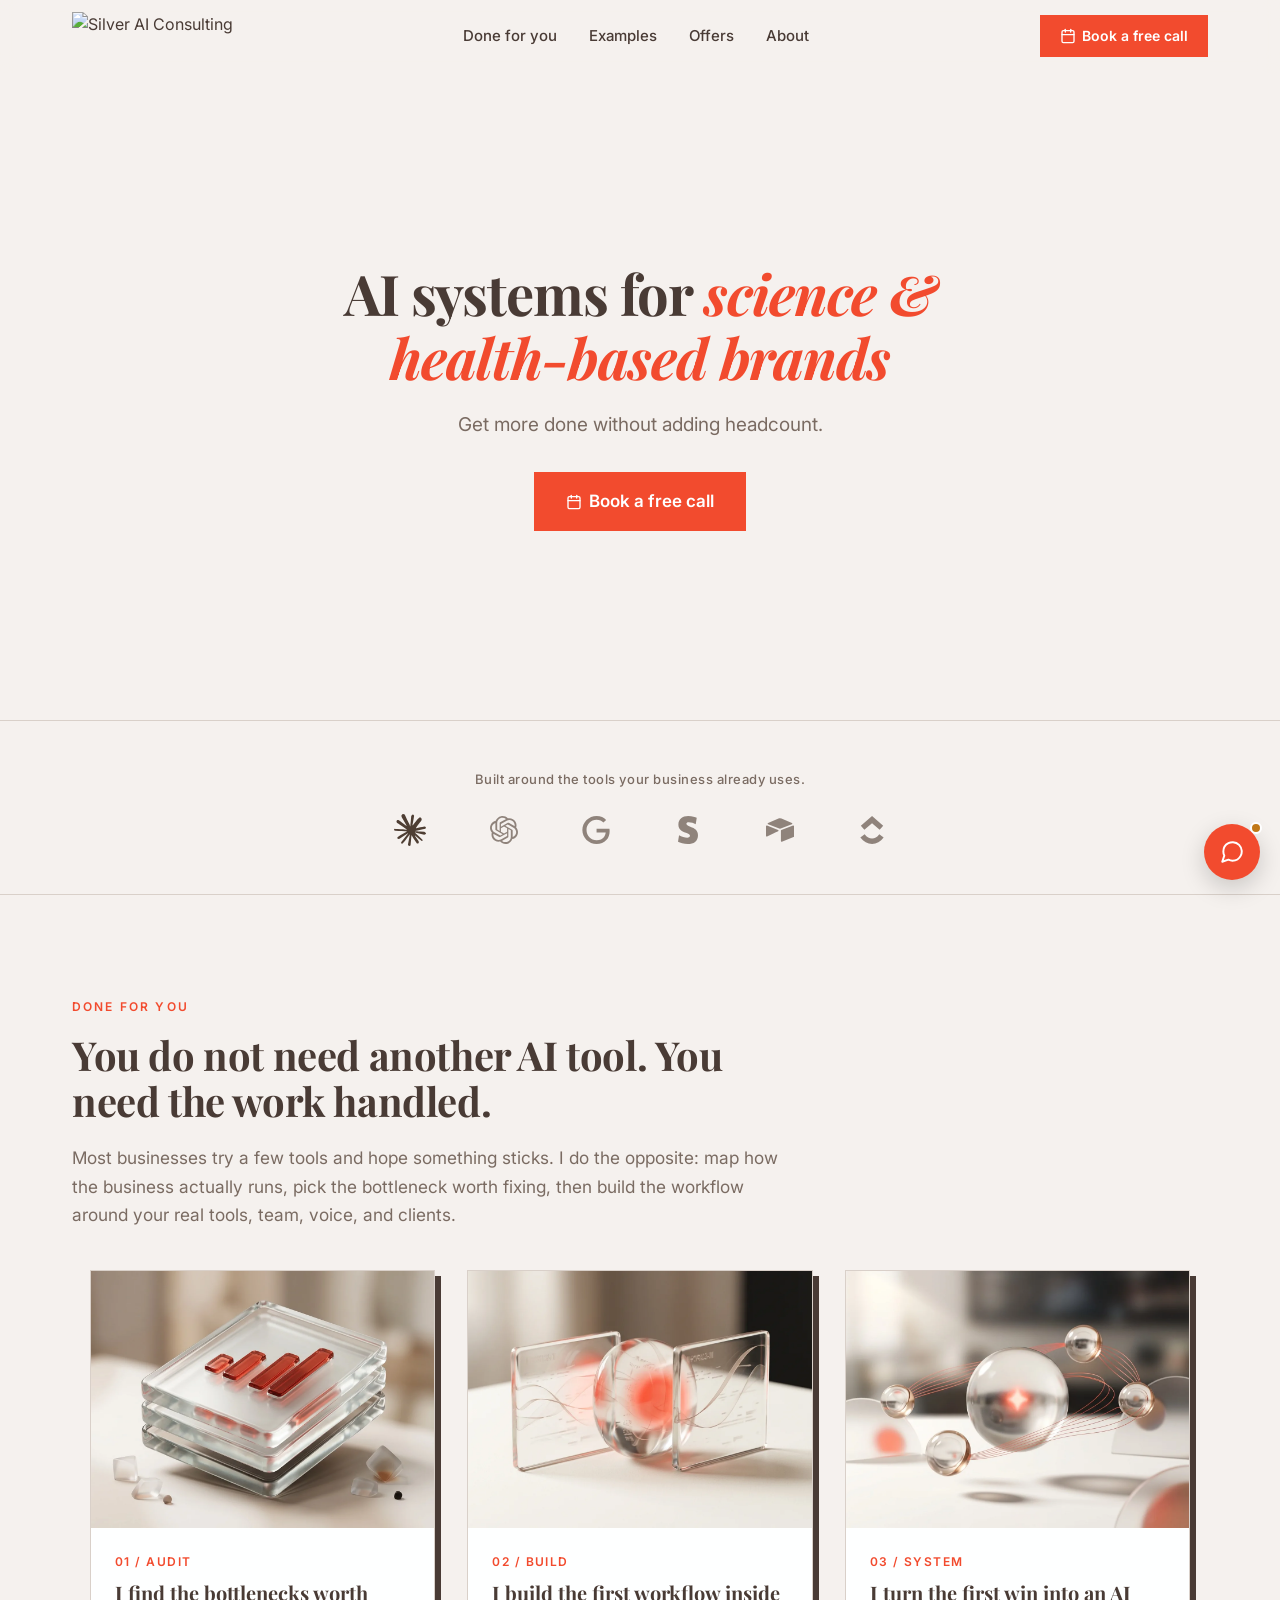
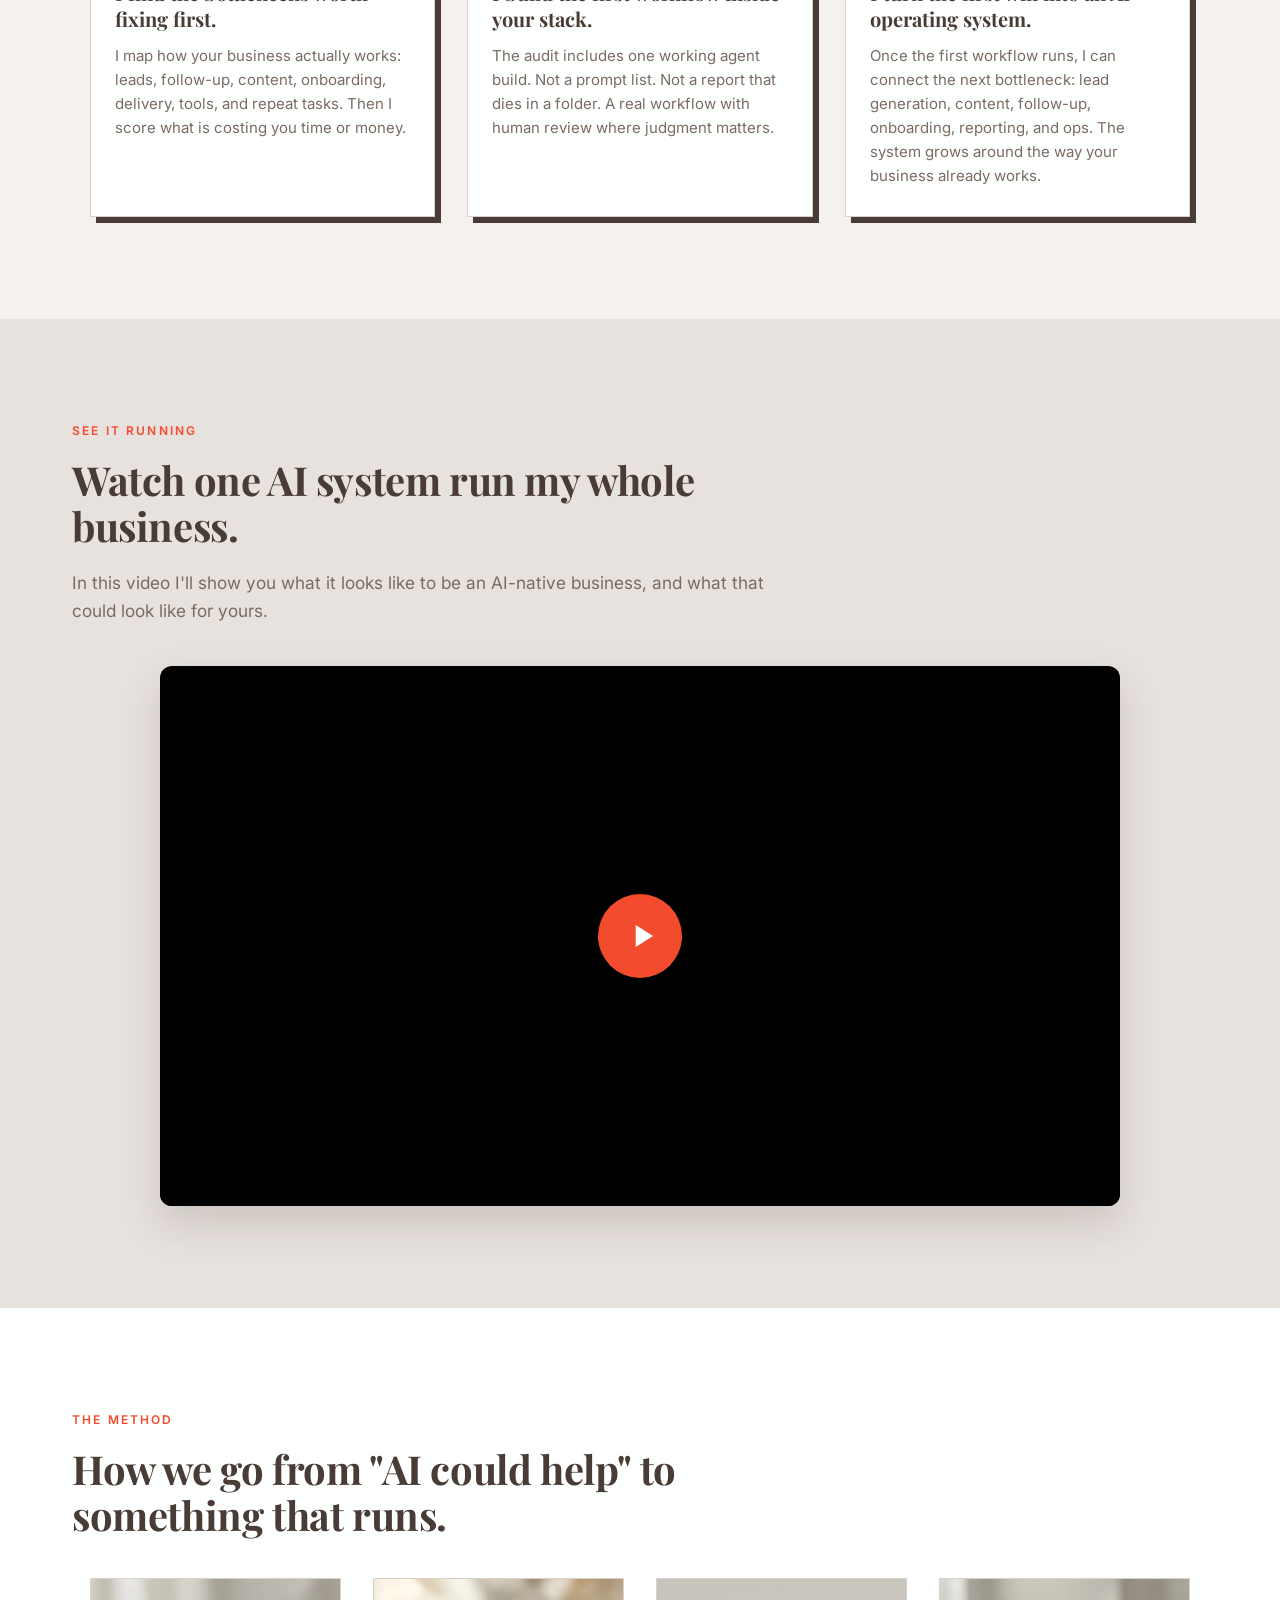
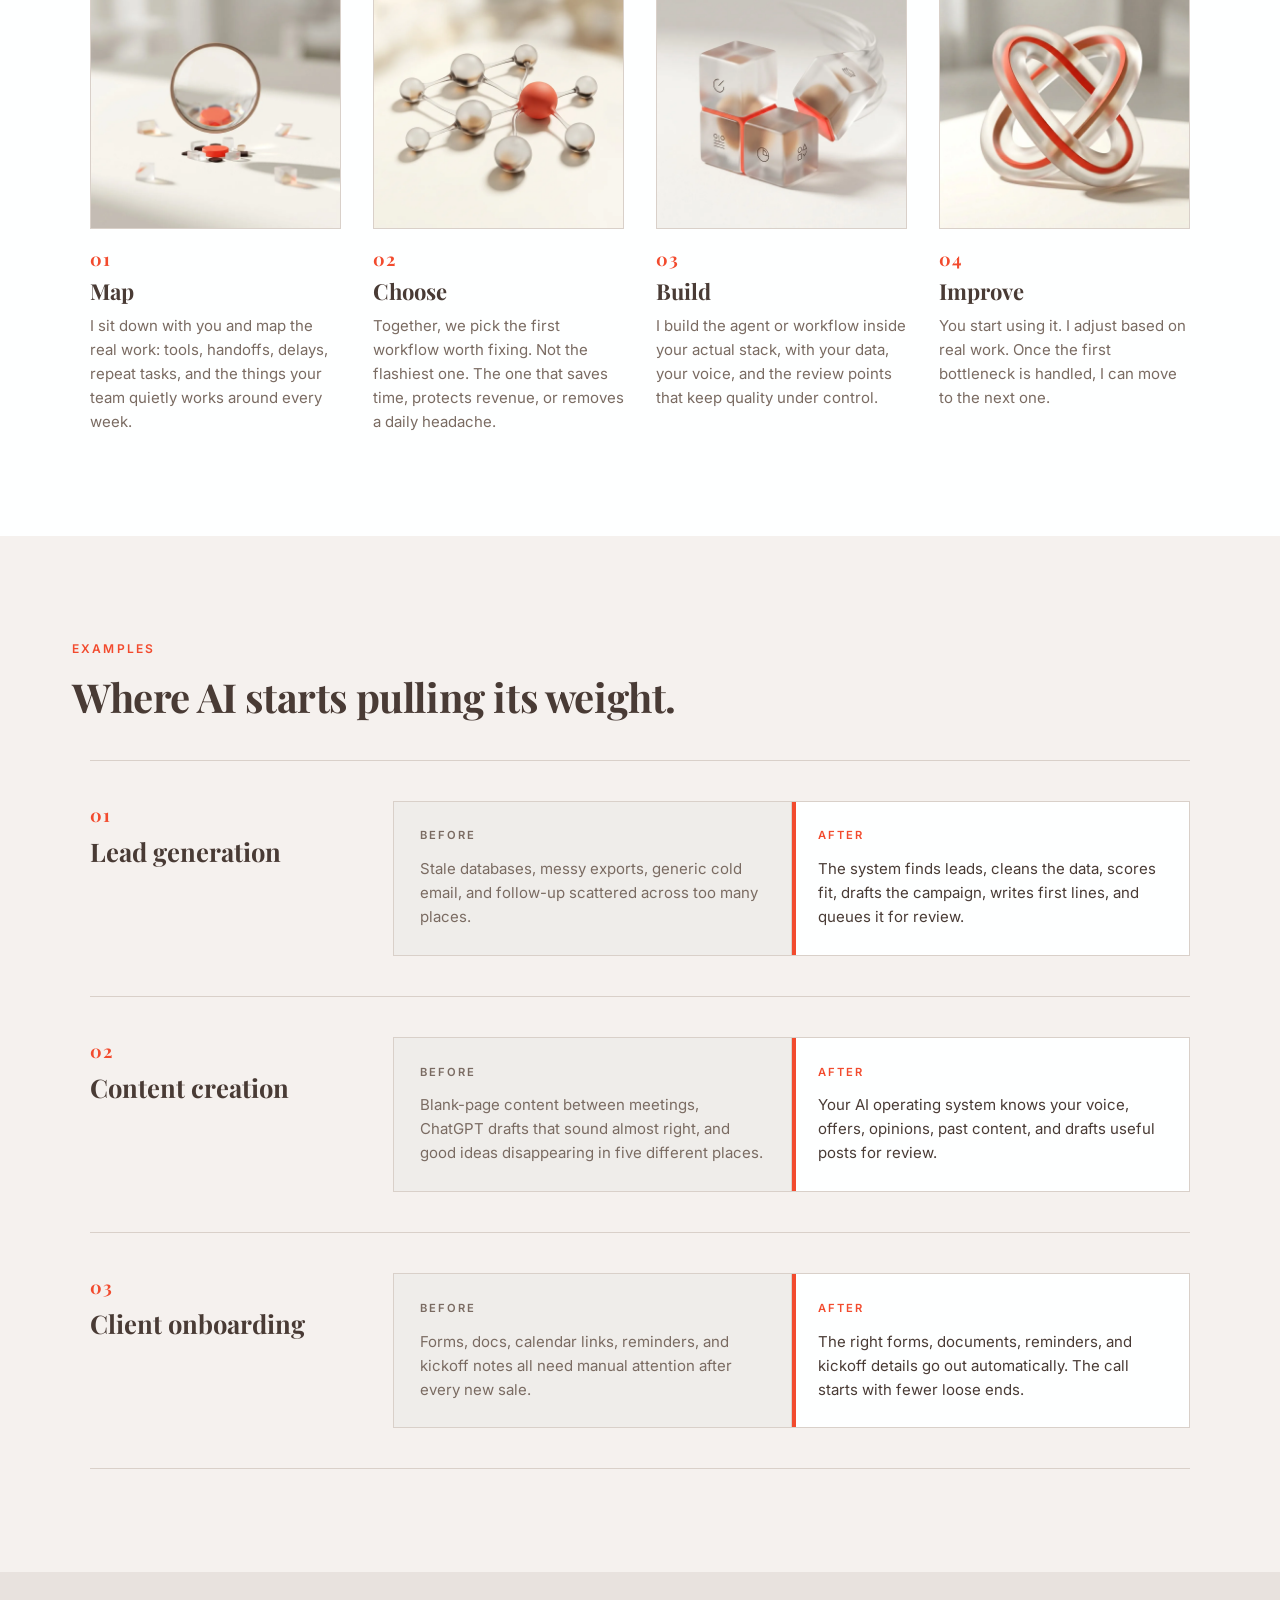
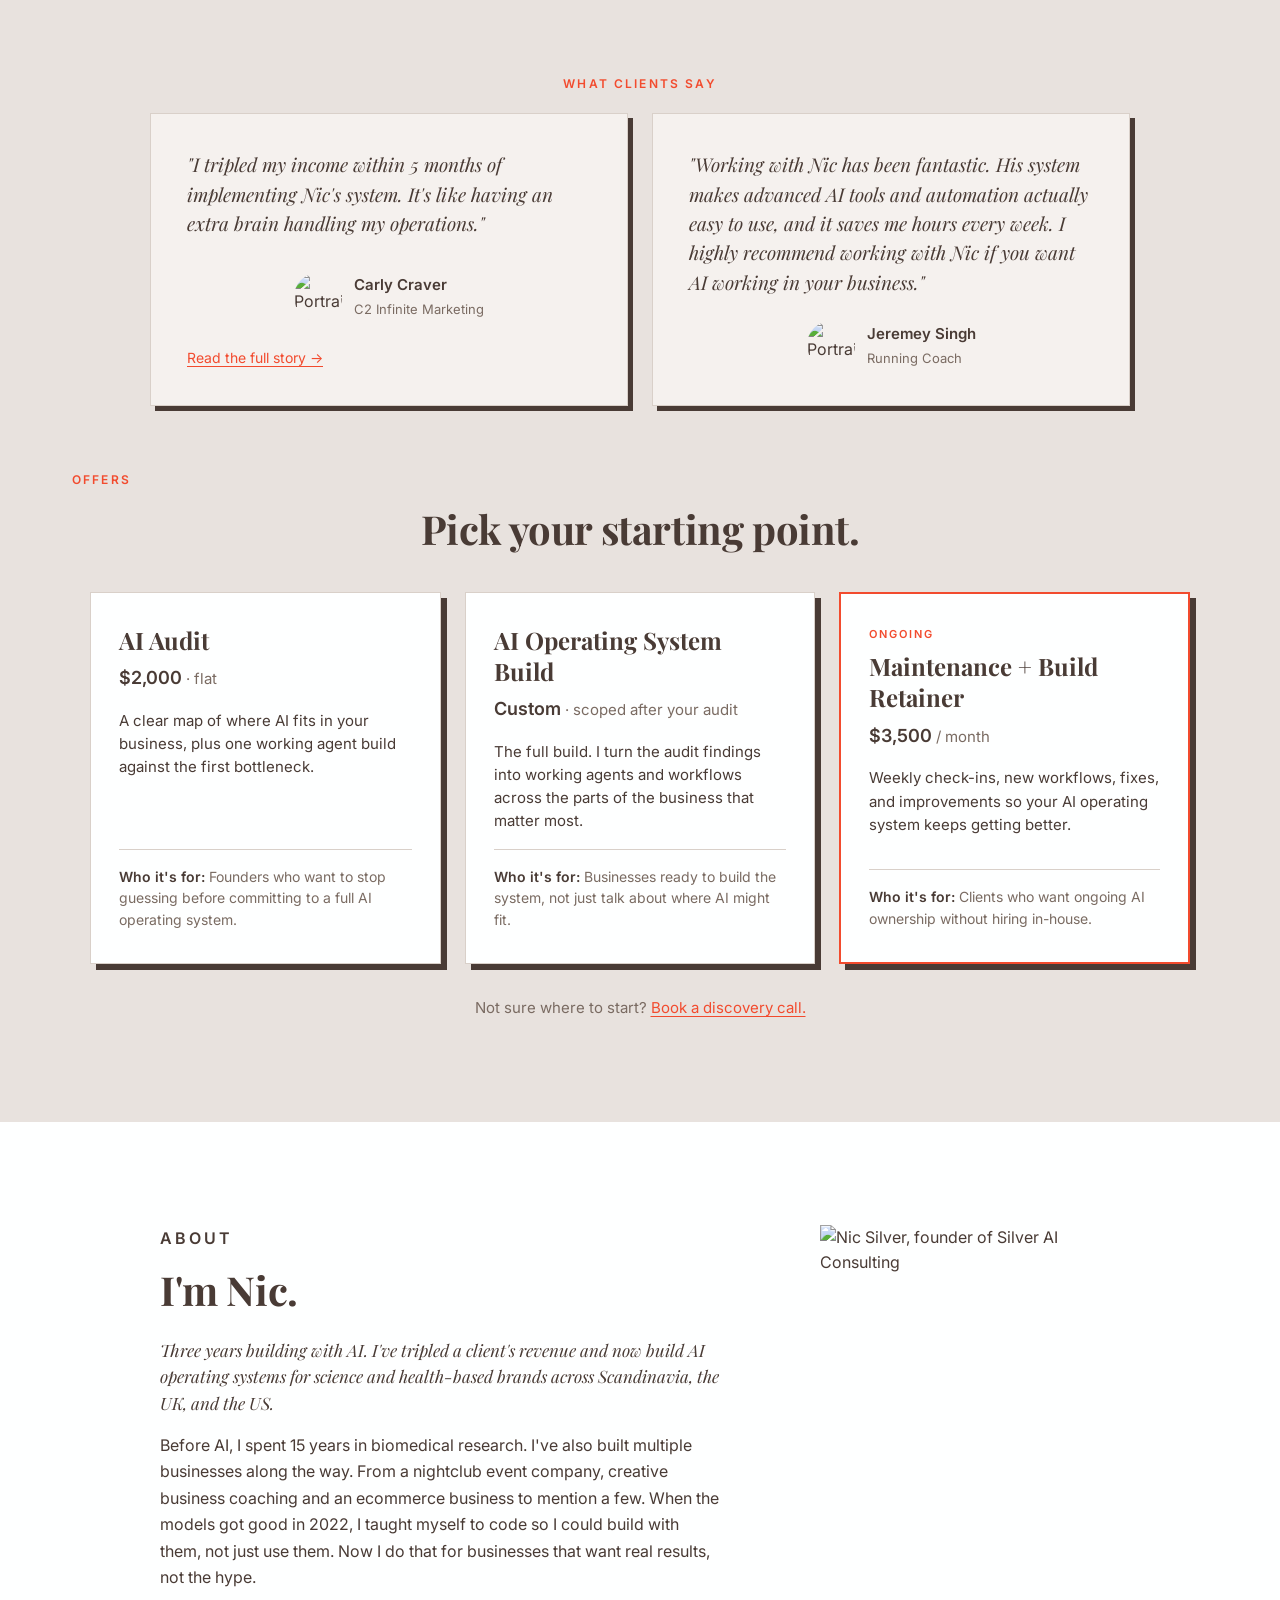
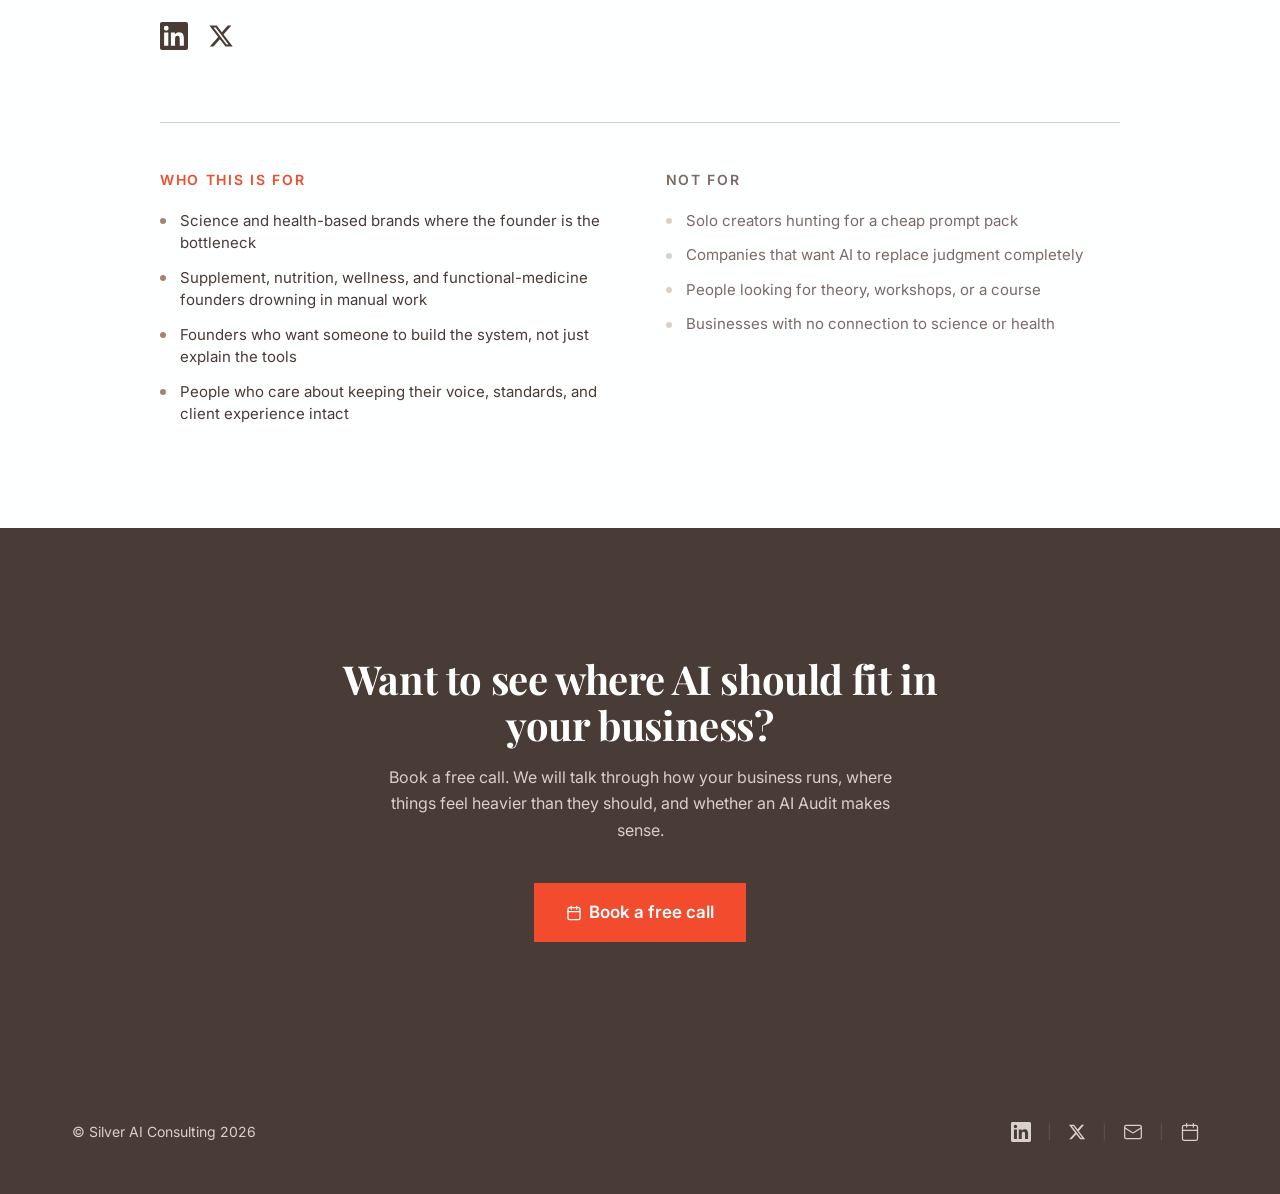
==== commit af41f9bd: "Add Carly case-study page + publish blog dir + sitemap - New case-studies/carly-c2-infinite.html: fu" ====
--- a/index.html
+++ b/index.html
@@ -317,6 +317,7 @@
                 <span class="testimonial-role">C2 Infinite Marketing</span>
               </div>
             </div>
+            <a href="/case-studies/carly-c2-infinite.html" class="text-link testimonial-case-link" data-cta="testimonial-carly">Read the full story &rarr;</a>
           </blockquote>
 
           <blockquote class="testimonial-card">
@@ -451,5 +452,7 @@
   <script src="https://cdnjs.cloudflare.com/ajax/libs/gsap/3.12.5/gsap.min.js" defer></script>
   <script src="https://cdnjs.cloudflare.com/ajax/libs/gsap/3.12.5/ScrollTrigger.min.js" defer></script>
   <script src="js/main.js" defer></script>
+  <link rel="stylesheet" href="css/widget.css">
+  <script src="js/widget.js" data-endpoint="https://chatty-platypus-607.eu-west-1.convex.site/api/bot/prospect/chat" defer></script>
 </body>
 </html>
--- a/css/styles.css
+++ b/css/styles.css
@@ -584,6 +584,13 @@
   transform: translate(-2px, -2px);
 }
 
+.testimonial-case-link {
+  display: inline-block;
+  margin-top: 1rem;
+  font-size: 0.875rem;
+  align-self: flex-start;
+}
+
 .testimonial-card-quote {
   font-family: var(--font-heading);
   font-size: clamp(1rem, 1.5vw, 1.1875rem);
--- a/css/widget.css
+++ b/css/widget.css
@@ -0,0 +1,329 @@
+/* Silver AI Support Bot — chat widget for nicsilver.com
+ * Floating button bottom-right, expandable chat panel.
+ * Self-contained styles. No framework dependency. Inherits Playfair + Inter
+ * already loaded by the host page.
+ */
+
+.sai-widget-launcher {
+  position: fixed;
+  right: 20px;
+  bottom: 20px;
+  width: 56px;
+  height: 56px;
+  border-radius: 50%;
+  background: var(--coral, #f24b2e);
+  color: #fff;
+  border: none;
+  cursor: pointer;
+  box-shadow: 0 8px 24px rgba(0, 0, 0, 0.18);
+  display: flex;
+  align-items: center;
+  justify-content: center;
+  z-index: 9998;
+  transition: transform 0.2s ease, box-shadow 0.2s ease;
+  font-family: inherit;
+}
+
+.sai-widget-launcher:hover {
+  transform: translateY(-2px);
+  box-shadow: 0 10px 28px rgba(0, 0, 0, 0.22);
+}
+
+.sai-widget-launcher:focus-visible {
+  outline: 3px solid #c17817;
+  outline-offset: 2px;
+}
+
+.sai-widget-launcher svg {
+  width: 26px;
+  height: 26px;
+  stroke: currentColor;
+  fill: none;
+  stroke-width: 1.8;
+  stroke-linecap: round;
+  stroke-linejoin: round;
+}
+
+.sai-widget-launcher .sai-badge-new {
+  position: absolute;
+  top: -2px;
+  right: -2px;
+  width: 12px;
+  height: 12px;
+  border-radius: 50%;
+  background: #c17817;
+  border: 2px solid #fff;
+  animation: sai-pulse 2.4s ease-in-out infinite;
+}
+
+@keyframes sai-pulse {
+  0%, 100% { transform: scale(1); opacity: 1; }
+  50% { transform: scale(1.18); opacity: 0.75; }
+}
+
+.sai-widget-panel {
+  position: fixed;
+  right: 20px;
+  bottom: 88px;
+  width: 380px;
+  max-width: calc(100vw - 32px);
+  height: 560px;
+  max-height: calc(100vh - 120px);
+  background: #faf7f4;
+  border: 1px solid #e8e2de;
+  border-radius: 4px;
+  box-shadow: 0 18px 48px rgba(0, 0, 0, 0.18);
+  display: none;
+  flex-direction: column;
+  z-index: 9999;
+  font-family: "Inter", system-ui, -apple-system, sans-serif;
+  color: #3d2b1f;
+  overflow: hidden;
+}
+
+.sai-widget-panel.sai-open {
+  display: flex;
+  animation: sai-slide-in 0.18s ease-out;
+}
+
+@keyframes sai-slide-in {
+  from { opacity: 0; transform: translateY(8px); }
+  to { opacity: 1; transform: translateY(0); }
+}
+
+.sai-widget-header {
+  background: #3d2b1f;
+  color: #f5f1ee;
+  padding: 14px 16px;
+  display: flex;
+  align-items: center;
+  justify-content: space-between;
+  gap: 12px;
+}
+
+.sai-widget-header-title {
+  font-family: "Playfair Display", ui-serif, Georgia, serif;
+  font-weight: 700;
+  font-size: 15px;
+  letter-spacing: -0.01em;
+  line-height: 1.2;
+}
+
+.sai-widget-header-sub {
+  font-family: "JetBrains Mono", ui-monospace, "SF Mono", Menlo, monospace;
+  font-size: 9px;
+  letter-spacing: 0.14em;
+  text-transform: uppercase;
+  color: rgba(245, 241, 238, 0.6);
+  margin-top: 2px;
+}
+
+.sai-widget-close {
+  background: transparent;
+  border: none;
+  color: rgba(245, 241, 238, 0.7);
+  cursor: pointer;
+  padding: 4px;
+  font-family: inherit;
+}
+
+.sai-widget-close:hover {
+  color: #fff;
+}
+
+.sai-widget-close svg {
+  width: 18px;
+  height: 18px;
+  stroke: currentColor;
+  fill: none;
+  stroke-width: 2;
+  stroke-linecap: round;
+}
+
+.sai-widget-body {
+  flex: 1;
+  overflow-y: auto;
+  padding: 16px;
+  display: flex;
+  flex-direction: column;
+  gap: 10px;
+  background: #faf7f4;
+}
+
+.sai-msg {
+  max-width: 86%;
+  padding: 10px 12px;
+  border-radius: 4px;
+  font-size: 14px;
+  line-height: 1.5;
+  white-space: pre-wrap;
+  word-wrap: break-word;
+}
+
+.sai-msg-bot {
+  align-self: flex-start;
+  background: #ffffff;
+  border: 1px solid #e8e2de;
+  color: #3d2b1f;
+}
+
+.sai-msg-user {
+  align-self: flex-end;
+  background: #f24b2e;
+  color: #fff;
+}
+
+.sai-msg-system {
+  align-self: center;
+  background: transparent;
+  color: #8b7b6e;
+  font-size: 12px;
+  font-style: italic;
+  text-align: center;
+  padding: 4px 0;
+}
+
+.sai-msg-error {
+  align-self: stretch;
+  background: rgba(242, 75, 46, 0.08);
+  border: 1px solid rgba(242, 75, 46, 0.3);
+  color: #d63d22;
+  font-size: 13px;
+}
+
+.sai-typing {
+  align-self: flex-start;
+  background: #ffffff;
+  border: 1px solid #e8e2de;
+  border-radius: 4px;
+  padding: 12px 14px;
+  display: flex;
+  gap: 4px;
+  align-items: center;
+}
+
+.sai-typing span {
+  width: 6px;
+  height: 6px;
+  border-radius: 50%;
+  background: #8b7b6e;
+  opacity: 0.4;
+  animation: sai-typing 1.2s infinite;
+}
+
+.sai-typing span:nth-child(2) { animation-delay: 0.2s; }
+.sai-typing span:nth-child(3) { animation-delay: 0.4s; }
+
+@keyframes sai-typing {
+  0%, 60%, 100% { opacity: 0.4; transform: translateY(0); }
+  30% { opacity: 1; transform: translateY(-3px); }
+}
+
+.sai-book-pill {
+  align-self: flex-start;
+  background: #c17817;
+  color: #fff;
+  border: none;
+  padding: 10px 16px;
+  border-radius: 4px;
+  font-size: 13px;
+  font-weight: 600;
+  cursor: pointer;
+  font-family: inherit;
+  text-decoration: none;
+  display: inline-flex;
+  align-items: center;
+  gap: 6px;
+  transition: background 0.15s ease;
+}
+
+.sai-book-pill:hover {
+  background: #a06414;
+}
+
+.sai-widget-footer {
+  border-top: 1px solid #e8e2de;
+  padding: 10px 12px;
+  background: #ffffff;
+  display: flex;
+  gap: 8px;
+  align-items: flex-end;
+}
+
+.sai-input {
+  flex: 1;
+  resize: none;
+  border: 1px solid #e8e2de;
+  border-radius: 3px;
+  padding: 8px 10px;
+  font-family: inherit;
+  font-size: 14px;
+  line-height: 1.4;
+  color: #3d2b1f;
+  background: #faf7f4;
+  max-height: 100px;
+  min-height: 38px;
+}
+
+.sai-input:focus {
+  outline: 2px solid #f24b2e;
+  outline-offset: -1px;
+  border-color: #f24b2e;
+}
+
+.sai-input:disabled {
+  opacity: 0.5;
+  cursor: not-allowed;
+}
+
+.sai-send {
+  background: #f24b2e;
+  color: #fff;
+  border: none;
+  border-radius: 3px;
+  padding: 0 14px;
+  height: 38px;
+  font-family: inherit;
+  font-size: 13px;
+  font-weight: 600;
+  cursor: pointer;
+  transition: background 0.15s ease;
+}
+
+.sai-send:hover:not(:disabled) {
+  background: #d63d22;
+}
+
+.sai-send:disabled {
+  background: #d4cdc7;
+  cursor: not-allowed;
+}
+
+.sai-disclaimer {
+  font-size: 10px;
+  color: #8b7b6e;
+  text-align: center;
+  padding: 6px 12px 8px;
+  border-top: 1px solid #f0ece8;
+  background: #ffffff;
+  line-height: 1.4;
+}
+
+.sai-disclaimer a {
+  color: #c17817;
+  text-decoration: none;
+}
+
+@media (max-width: 480px) {
+  .sai-widget-panel {
+    right: 8px;
+    left: 8px;
+    bottom: 78px;
+    width: auto;
+    max-width: none;
+  }
+  .sai-widget-launcher {
+    right: 16px;
+    bottom: 16px;
+  }
+}
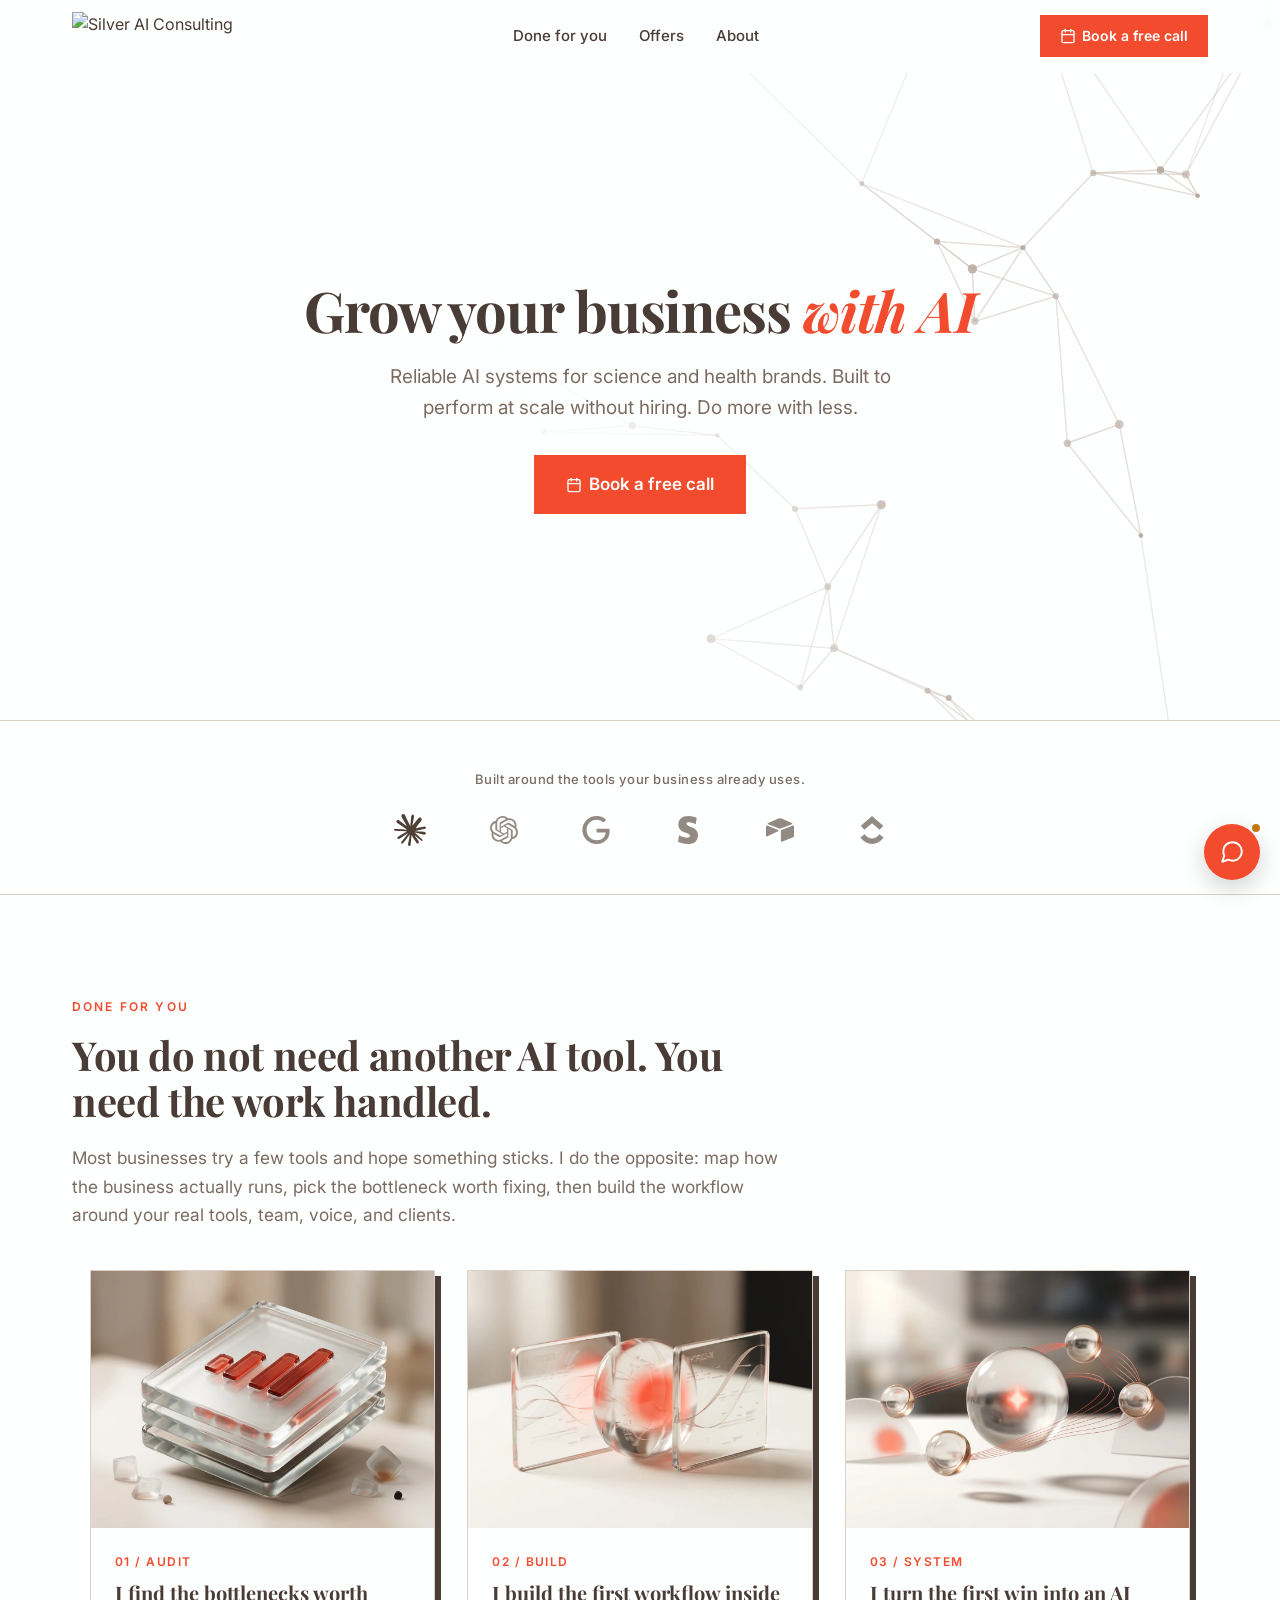
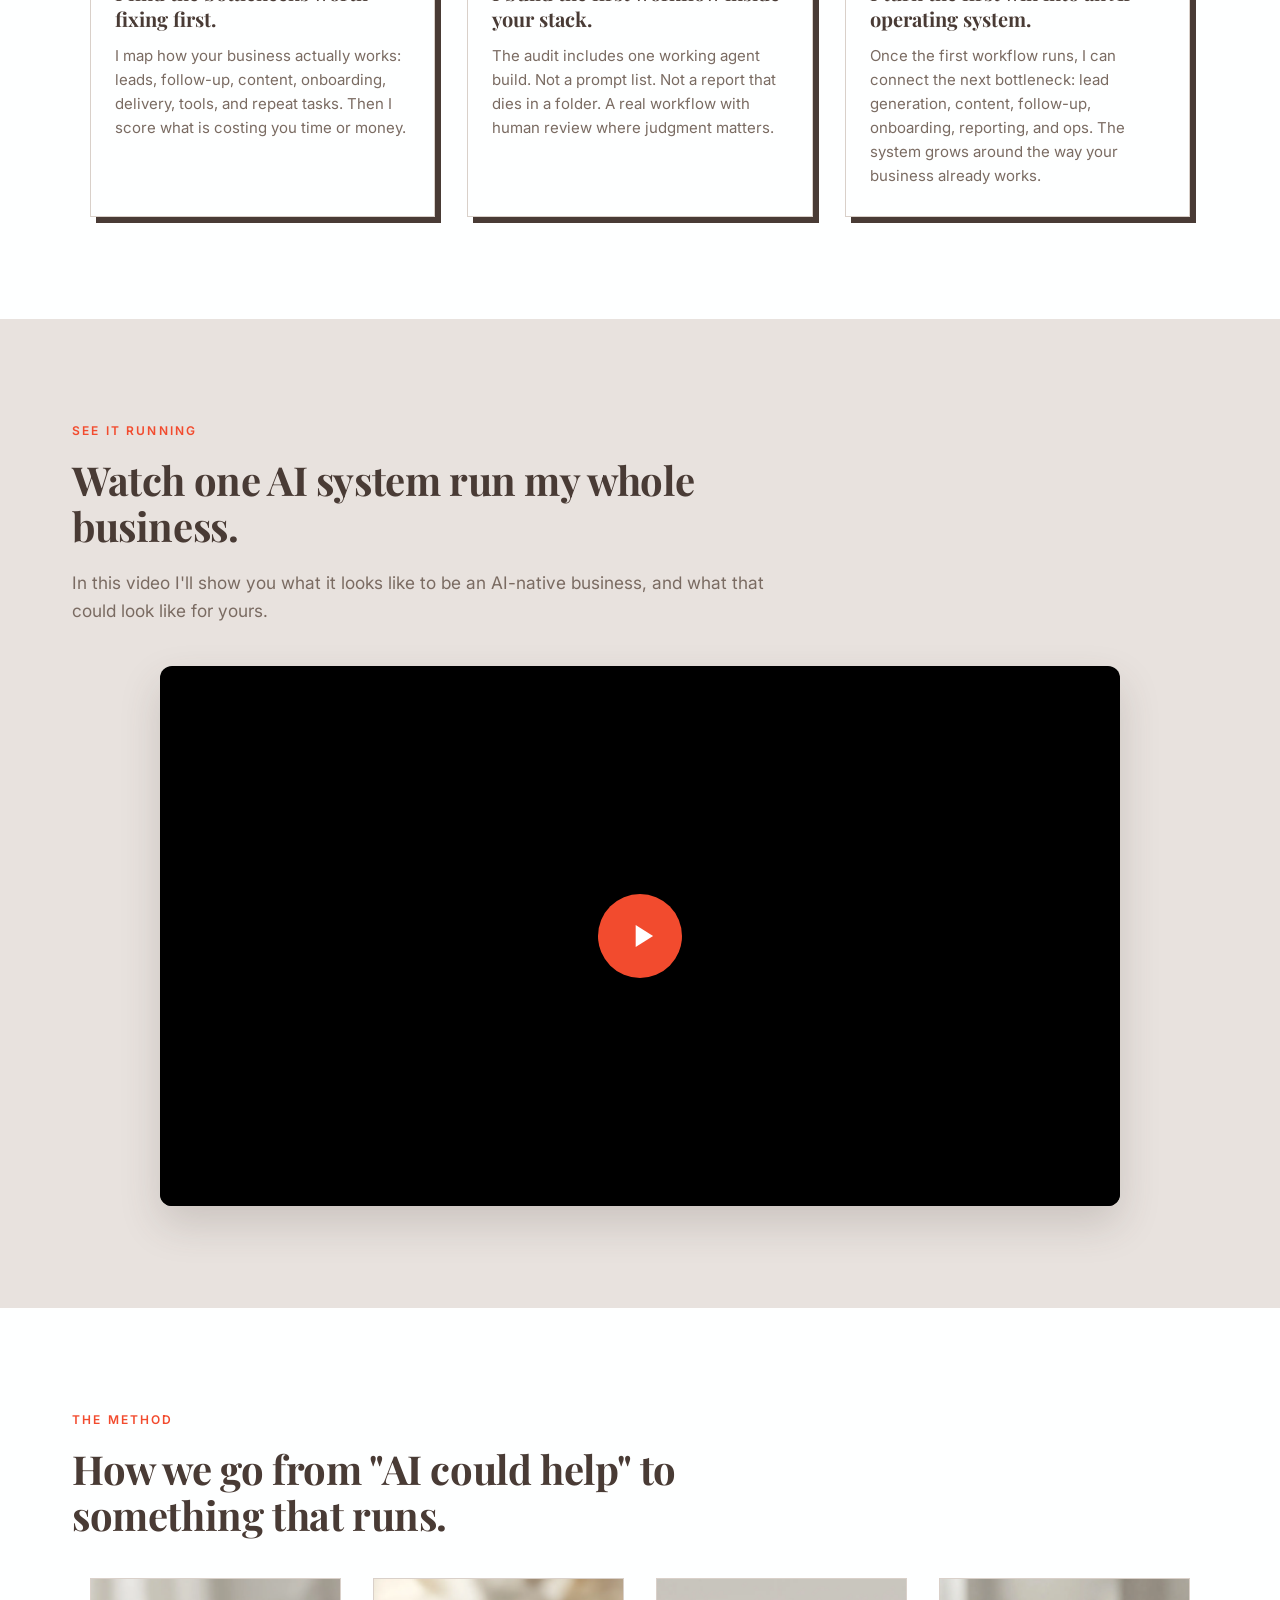
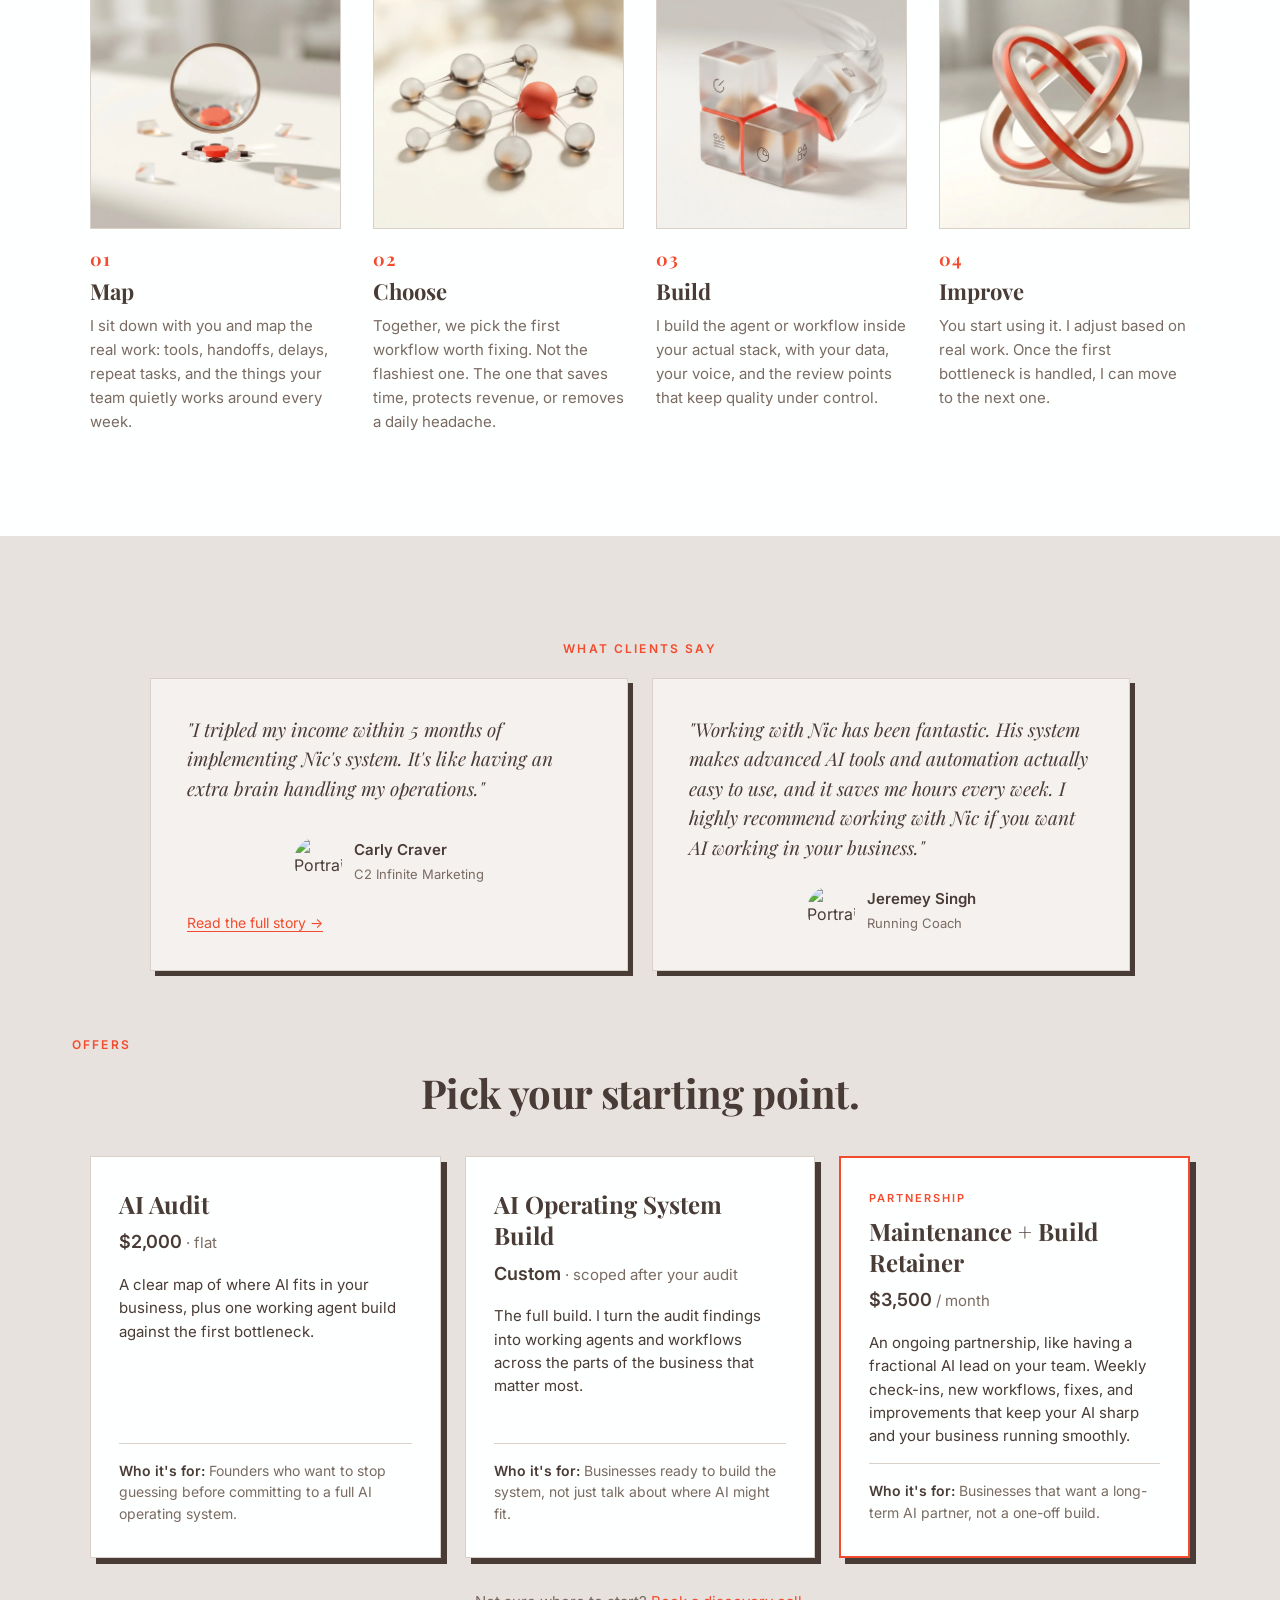
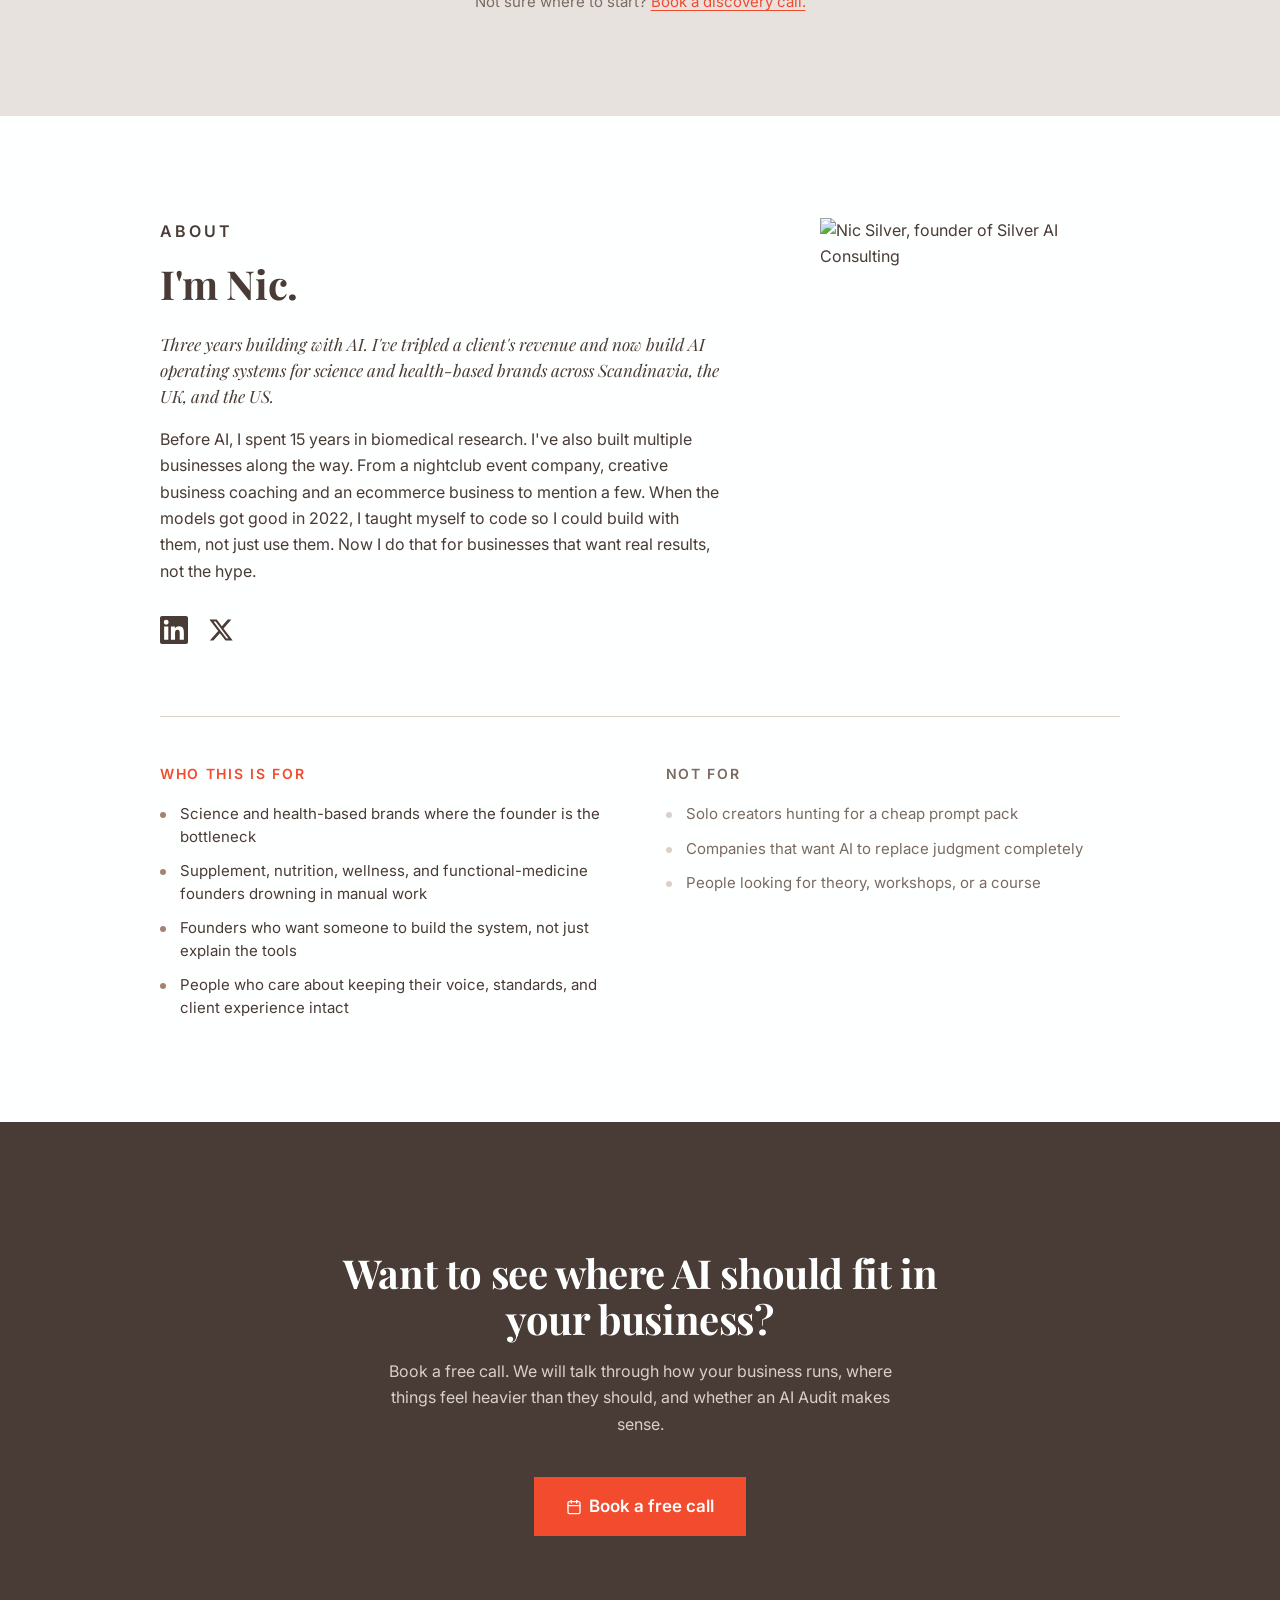
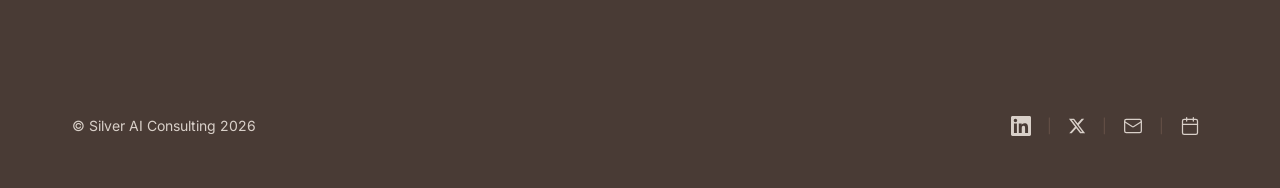
==== commit 0ea61649: "Redesign hero and offers: white base, hero mesh, new headline, favicon - White-dominant palette (bod" ====
--- a/index.html
+++ b/index.html
@@ -6,6 +6,13 @@
   <title>Silver AI Consulting | AI systems for science &amp; health-based brands</title>
   <meta name="description" content="AI systems for science and health-based brands. Get more done without adding headcount. Built by a scientist with 15 years in research labs.">
   <link rel="canonical" href="https://nicsilver.com">
+
+  <!-- Favicons -->
+  <link rel="icon" href="/favicon.ico" sizes="any">
+  <link rel="icon" type="image/png" sizes="32x32" href="/favicon-32x32.png">
+  <link rel="icon" type="image/png" sizes="16x16" href="/favicon-16x16.png">
+  <link rel="apple-touch-icon" sizes="180x180" href="/apple-touch-icon.png">
+  <meta name="theme-color" content="#feffff">
 
   <meta property="og:title" content="Silver AI Consulting | AI systems for science &amp; health-based brands">
   <meta property="og:description" content="Get more done without adding headcount. AI systems for science and health-based brands, built by a scientist with 15 years in research labs.">
@@ -27,7 +34,55 @@
       "@type": "PostalAddress",
       "addressLocality": "Trondheim",
       "addressCountry": "NO"
-    }
+    },
+    "makesOffer": [
+      {
+        "@type": "Offer",
+        "name": "AI Audit",
+        "description": "In 2 weeks: your number-one manual bottleneck identified and a working AI agent shipped against your real stack. If both are not delivered, full refund.",
+        "price": "2000",
+        "priceCurrency": "USD",
+        "url": "https://nicsilver.com/#offers",
+        "itemOffered": {
+          "@type": "Service",
+          "name": "AI Audit",
+          "serviceType": "AI readiness audit with working-agent deliverable",
+          "provider": { "@type": "Person", "name": "Nic Silver" }
+        }
+      },
+      {
+        "@type": "Offer",
+        "name": "AI Operating System Build",
+        "description": "Custom-scoped build of an agentic operating system for your business, priced after the audit.",
+        "url": "https://nicsilver.com/#offers",
+        "itemOffered": {
+          "@type": "Service",
+          "name": "AI Operating System Build",
+          "serviceType": "Custom AI system build",
+          "provider": { "@type": "Person", "name": "Nic Silver" }
+        }
+      },
+      {
+        "@type": "Offer",
+        "name": "Maintenance + Build Retainer",
+        "description": "Ongoing improvement and extension of your AI operating system.",
+        "price": "3500",
+        "priceCurrency": "USD",
+        "priceSpecification": {
+          "@type": "UnitPriceSpecification",
+          "price": "3500",
+          "priceCurrency": "USD",
+          "unitText": "per month"
+        },
+        "url": "https://nicsilver.com/#offers",
+        "itemOffered": {
+          "@type": "Service",
+          "name": "Maintenance + Build Retainer",
+          "serviceType": "AI system maintenance and extension retainer",
+          "provider": { "@type": "Person", "name": "Nic Silver" }
+        }
+      }
+    ]
   }
   </script>
 
@@ -83,7 +138,6 @@
 
       <ul class="nav-links" id="nav-links">
         <li><a href="#what-we-build">Done for you</a></li>
-        <li><a href="#examples">Examples</a></li>
         <li><a href="#offers">Offers</a></li>
         <li><a href="#about">About</a></li>
       </ul>
@@ -107,8 +161,8 @@
     <section class="hero" id="hero">
       <div class="container hero-container">
         <div class="hero-content">
-          <h1 class="hero-headline">AI systems for <span class="hl">science &amp; health-based brands</span></h1>
-          <p class="hero-sub">Get more done without adding headcount.</p>
+          <h1 class="hero-headline">Grow your business <span class="hl">with AI</span></h1>
+          <p class="hero-sub">Reliable AI systems for science and health brands. Built to perform at scale without hiring. Do more with less.</p>
           <div class="hero-ctas">
             <a href="https://tidycal.com/nicsilver/intro-call" class="btn btn-primary btn-lg" data-cta="hero">
               <svg width="16" height="16" viewBox="0 0 24 24" fill="none" stroke="currentColor" stroke-width="2" stroke-linecap="round" stroke-linejoin="round"><rect x="3" y="4" width="18" height="18" rx="2" ry="2"/><line x1="16" y1="2" x2="16" y2="6"/><line x1="8" y1="2" x2="8" y2="6"/><line x1="3" y1="10" x2="21" y2="10"/></svg>
@@ -185,7 +239,7 @@
             preload="none"
             controls
             playsinline
-            poster="https://res.cloudinary.com/drdkvqdzd/video/upload/so_30,c_crop,x_0,y_108,w_1280,h_566/c_pad,w_1280,h_720,b_rgb:f4efe9,q_auto,f_auto/videos/embeds/ai-operating-system-demo.jpg">
+            poster="https://res.cloudinary.com/drdkvqdzd/video/upload/so_30,c_crop,x_16,y_104,w_1250,h_580/c_pad,w_1280,h_720,b_rgb:f4efe9,q_auto,f_auto/videos/embeds/ai-operating-system-demo.jpg">
             <source src="https://res.cloudinary.com/drdkvqdzd/video/upload/q_auto/vc_auto/videos/embeds/ai-operating-system-demo.mp4" type="video/mp4">
             <track kind="captions" src="assets/ai-os-demo.vtt" srclang="en" label="English">
           </video>
@@ -242,68 +296,7 @@
       </div>
     </section>
 
-    <!-- 05 EXAMPLES -->
-    <section class="section section-cream" id="examples">
-      <div class="container">
-        <p class="section-eyebrow">Examples</p>
-        <h2 class="section-headline">Where AI starts pulling its weight.</h2>
-
-        <div class="scenario-list">
-          <article class="scenario-row">
-            <div class="scenario-meta">
-              <p class="scenario-num">01</p>
-              <h3>Lead generation</h3>
-            </div>
-            <div class="scenario-compare">
-              <div class="scenario-side scenario-before">
-                <p class="scenario-label">Before</p>
-                <p>Stale databases, messy exports, generic cold email, and follow-up scattered across too many places.</p>
-              </div>
-              <div class="scenario-side scenario-after">
-                <p class="scenario-label scenario-label-after">After</p>
-                <p>The system finds leads, cleans the data, scores fit, drafts the campaign, writes first lines, and queues it for review.</p>
-              </div>
-            </div>
-          </article>
-
-          <article class="scenario-row">
-            <div class="scenario-meta">
-              <p class="scenario-num">02</p>
-              <h3>Content creation</h3>
-            </div>
-            <div class="scenario-compare">
-              <div class="scenario-side scenario-before">
-                <p class="scenario-label">Before</p>
-                <p>Blank-page content between meetings, ChatGPT drafts that sound almost right, and good ideas disappearing in five different places.</p>
-              </div>
-              <div class="scenario-side scenario-after">
-                <p class="scenario-label scenario-label-after">After</p>
-                <p>Your AI operating system knows your voice, offers, opinions, past content, and drafts useful posts for review.</p>
-              </div>
-            </div>
-          </article>
-
-          <article class="scenario-row">
-            <div class="scenario-meta">
-              <p class="scenario-num">03</p>
-              <h3>Client onboarding</h3>
-            </div>
-            <div class="scenario-compare">
-              <div class="scenario-side scenario-before">
-                <p class="scenario-label">Before</p>
-                <p>Forms, docs, calendar links, reminders, and kickoff notes all need manual attention after every new sale.</p>
-              </div>
-              <div class="scenario-side scenario-after">
-                <p class="scenario-label scenario-label-after">After</p>
-                <p>The right forms, documents, reminders, and kickoff details go out automatically. The call starts with fewer loose ends.</p>
-              </div>
-            </div>
-          </article>
-        </div>
-      </div>
-    </section>
-
-    <!-- 06 FEATURED TESTIMONIAL + OFFERS -->
+    <!-- 05 FEATURED TESTIMONIAL + OFFERS -->
     <section class="section section-beige" id="offers">
       <div class="container">
         <p class="section-eyebrow text-center">What clients say</p>
@@ -351,11 +344,11 @@
           </article>
 
           <article class="offer-card offer-card-flagship">
-            <p class="offer-flag">Ongoing</p>
+            <p class="offer-flag">Partnership</p>
             <h3 class="offer-name">Maintenance + Build Retainer</h3>
             <p class="offer-price">$3,500<span class="offer-price-note"> / month</span></p>
-            <p class="offer-outcome">Weekly check-ins, new workflows, fixes, and improvements so your AI operating system keeps getting better.</p>
-            <p class="offer-who"><strong>Who it's for:</strong> Clients who want ongoing AI ownership without hiring in-house.</p>
+            <p class="offer-outcome">An ongoing partnership, like having a fractional AI lead on your team. Weekly check-ins, new workflows, fixes, and improvements that keep your AI sharp and your business running smoothly.</p>
+            <p class="offer-who"><strong>Who it's for:</strong> Businesses that want a long-term AI partner, not a one-off build.</p>
           </article>
         </div>
 
@@ -398,7 +391,6 @@
               <li>Solo creators hunting for a cheap prompt pack</li>
               <li>Companies that want AI to replace judgment completely</li>
               <li>People looking for theory, workshops, or a course</li>
-              <li>Businesses with no connection to science or health</li>
             </ul>
           </div>
         </div>
--- a/css/styles.css
+++ b/css/styles.css
@@ -50,7 +50,7 @@
   font-size: 1rem;
   line-height: 1.6;
   color: var(--text-primary);
-  background-color: var(--bg-cream);
+  background-color: var(--bg-white);
   overflow-x: hidden;
 }
 
@@ -159,7 +159,7 @@
   position: fixed;
   top: 0; left: 0; right: 0;
   z-index: 10000;
-  background: rgba(245, 241, 238, 0.95);
+  background: rgba(254, 255, 255, 0.85);
   backdrop-filter: blur(12px);
   -webkit-backdrop-filter: blur(12px);
   border-bottom: 1px solid transparent;
@@ -213,7 +213,7 @@
 
 /* --- Sections --- */
 .section { padding: var(--section-padding) 0; }
-.section-cream { background-color: var(--bg-cream); }
+.section-cream { background-color: var(--bg-white); }
 .section-beige { background-color: var(--bg-beige); }
 .section-white { background-color: var(--bg-white); }
 .section-dark { background-color: var(--bg-dark); }
@@ -223,13 +223,32 @@
 
 /* --- 01 Hero --- */
 .hero {
+  position: relative;
+  overflow: hidden;
   padding-top: calc(var(--nav-height) + clamp(4rem, 8vw, 8rem));
   padding-bottom: var(--section-padding);
   min-height: 80vh;
   display: flex;
   align-items: center;
-  background-color: var(--bg-cream);
-}
+  background-color: var(--bg-white);
+}
+
+/* Subtle node-network mesh, mirrored to the right and faded toward the headline */
+.hero::before {
+  content: "";
+  position: absolute;
+  inset: 0;
+  background-image: url("../assets/hero-mesh.svg");
+  background-repeat: no-repeat;
+  background-position: right center;
+  background-size: cover;
+  -webkit-mask-image: linear-gradient(to left, #000 0%, #000 22%, transparent 62%);
+  mask-image: linear-gradient(to left, #000 0%, #000 22%, transparent 62%);
+  pointer-events: none;
+  z-index: 0;
+}
+
+.hero .hero-container { position: relative; z-index: 1; }
 
 .hero-content {
   max-width: 720px;
@@ -273,7 +292,7 @@
 /* --- 02 Tool integrations row --- */
 .tool-row {
   padding: 3rem 0;
-  background: var(--bg-cream);
+  background: var(--bg-white);
   border-top: 1px solid var(--border);
   border-bottom: 1px solid var(--border);
 }
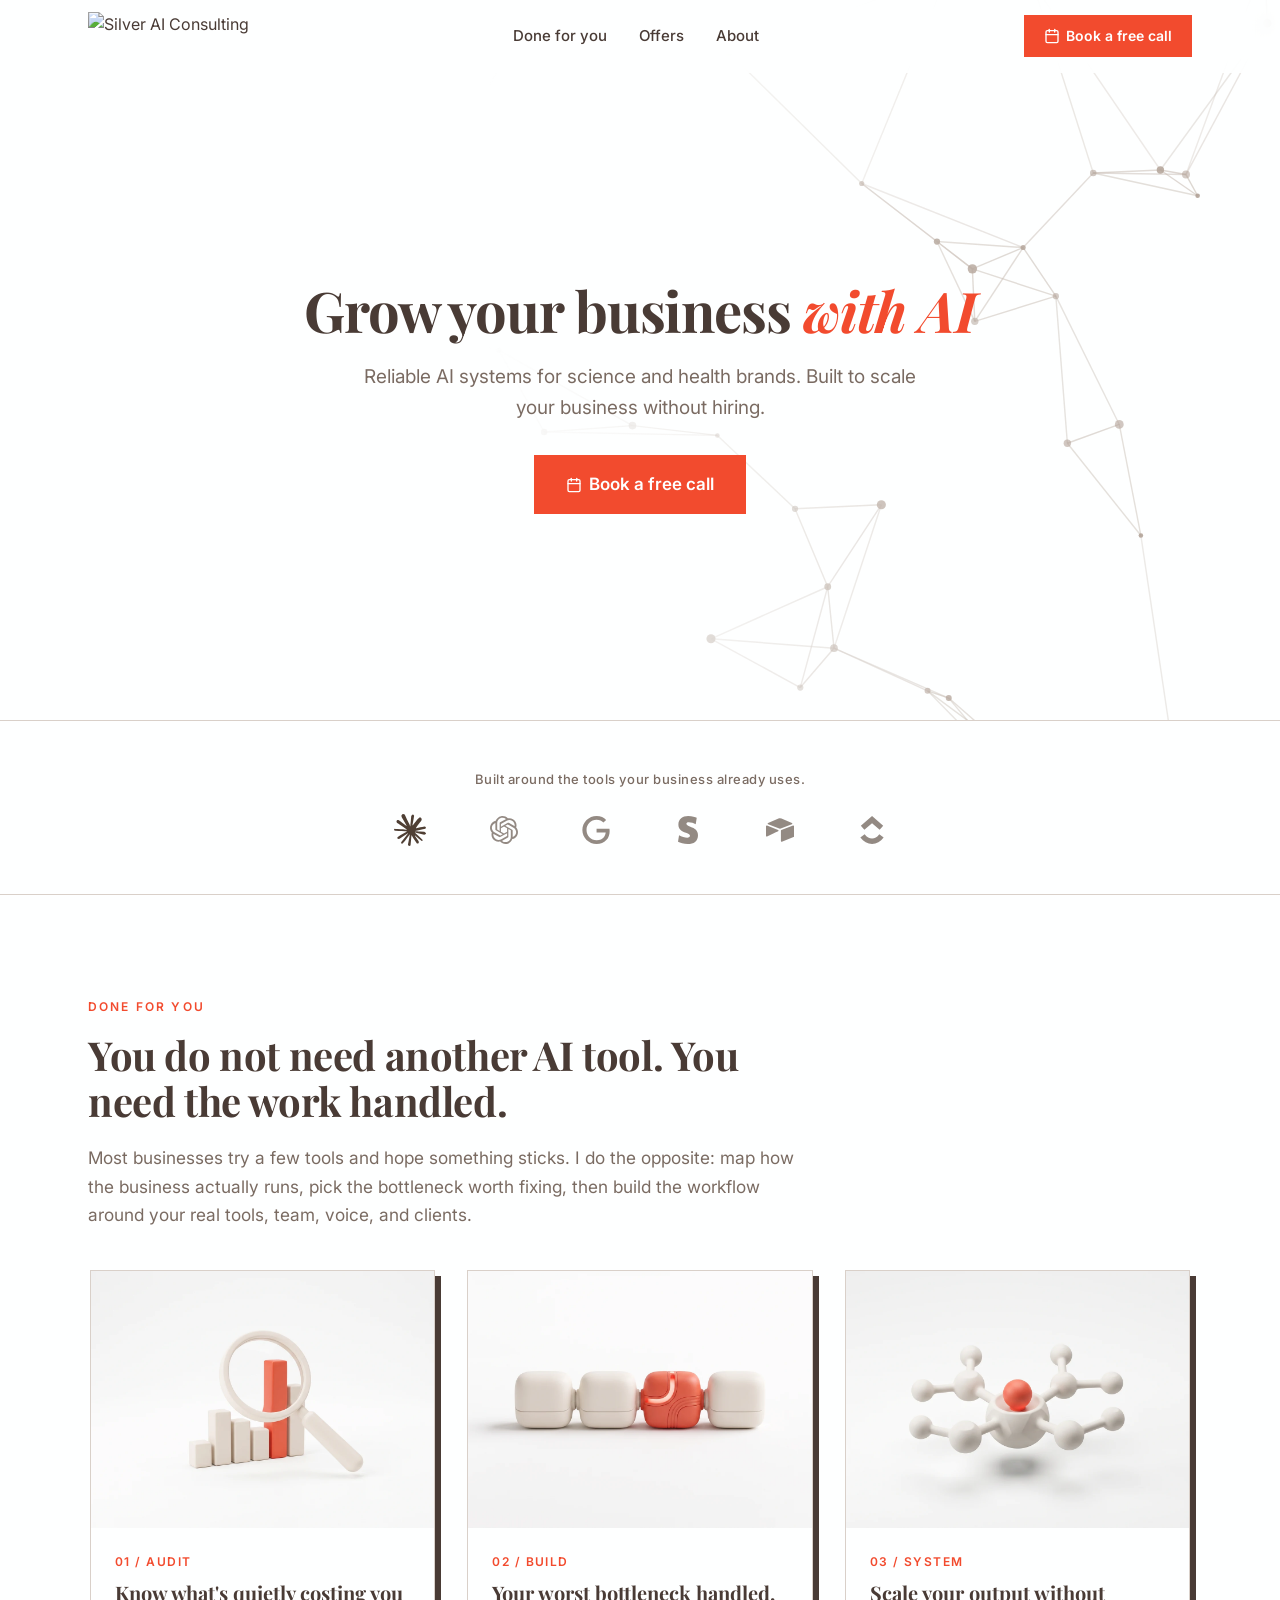
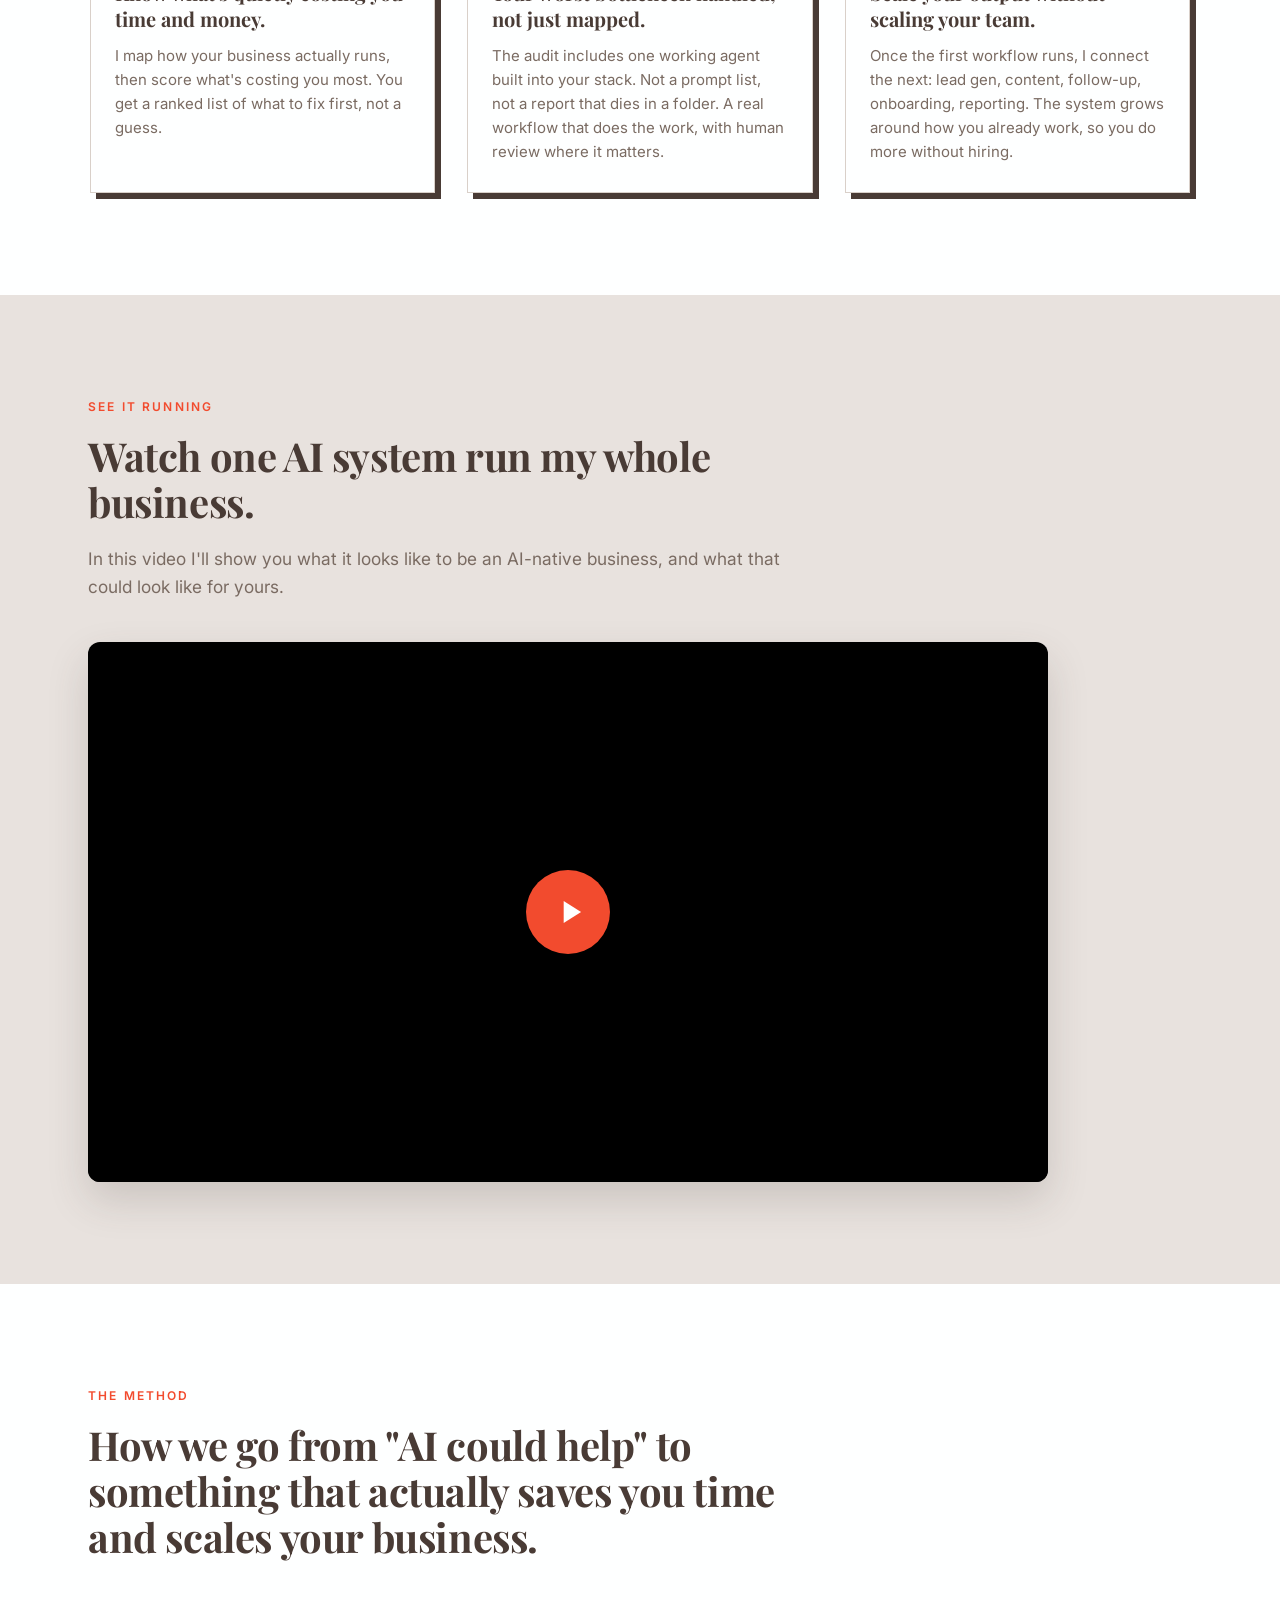
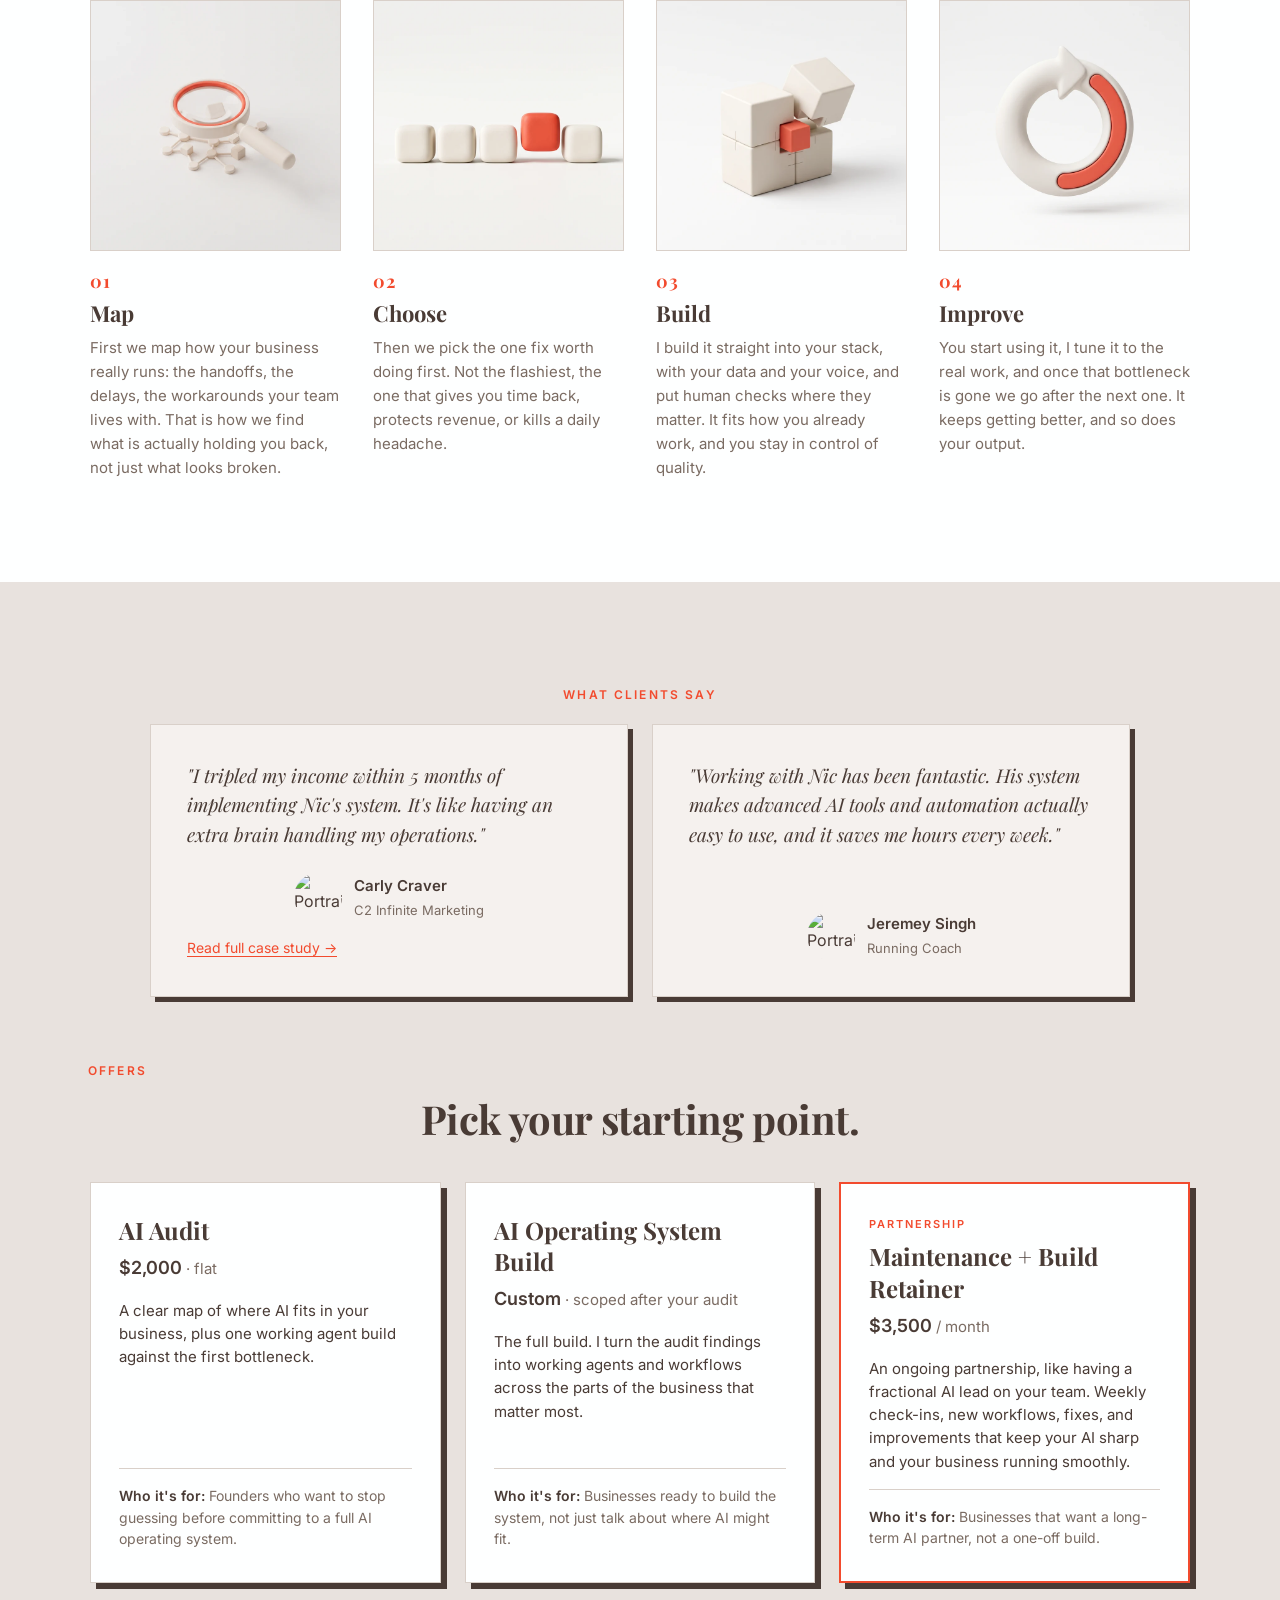
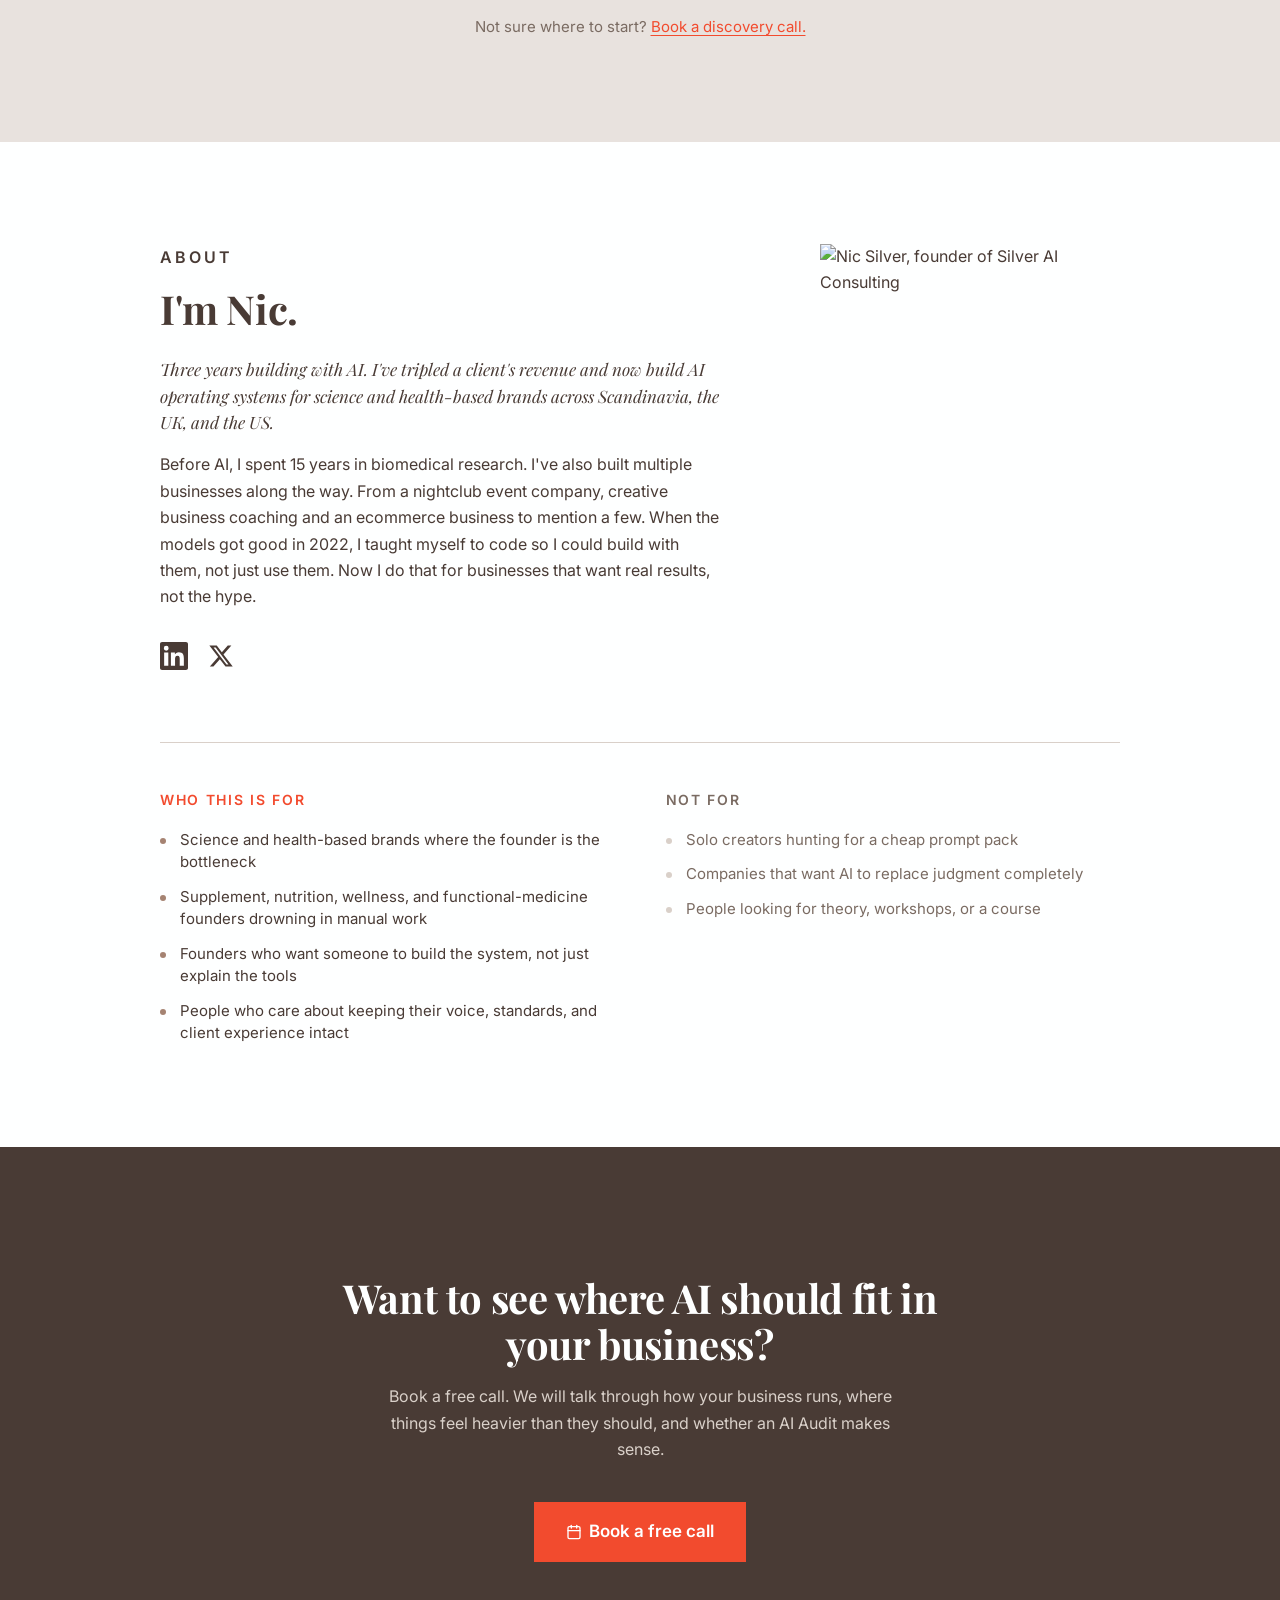
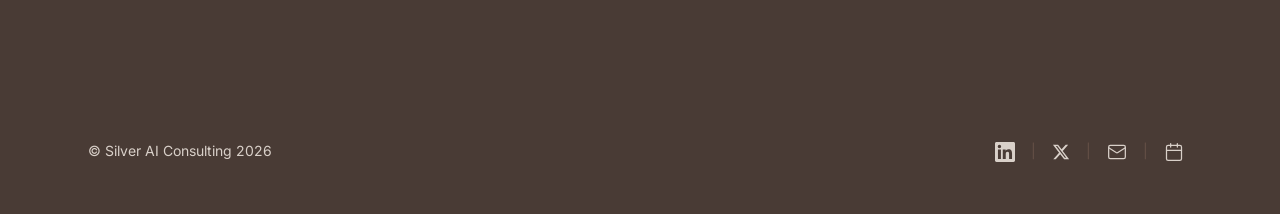
==== commit b234852c: "Site polish: lightbox case study, matte-clay imagery, benefit-led copy - Case study: rebuilt from th" ====
--- a/index.html
+++ b/index.html
@@ -162,7 +162,7 @@
       <div class="container hero-container">
         <div class="hero-content">
           <h1 class="hero-headline">Grow your business <span class="hl">with AI</span></h1>
-          <p class="hero-sub">Reliable AI systems for science and health brands. Built to perform at scale without hiring. Do more with less.</p>
+          <p class="hero-sub">Reliable AI systems for science and health brands. Built to scale your business without hiring.</p>
           <div class="hero-ctas">
             <a href="https://tidycal.com/nicsilver/intro-call" class="btn btn-primary btn-lg" data-cta="hero">
               <svg width="16" height="16" viewBox="0 0 24 24" fill="none" stroke="currentColor" stroke-width="2" stroke-linecap="round" stroke-linejoin="round"><rect x="3" y="4" width="18" height="18" rx="2" ry="2"/><line x1="16" y1="2" x2="16" y2="6"/><line x1="8" y1="2" x2="8" y2="6"/><line x1="3" y1="10" x2="21" y2="10"/></svg>
@@ -198,29 +198,29 @@
         <div class="build-grid">
           <article class="build-card">
             <div class="build-card-image">
-              <img src="assets/audit-os.webp" alt="Translucent glass document stack with a coral bar chart on top, representing an audit report" loading="lazy" width="1200" height="900">
+              <img src="assets/audit-os.webp" alt="Matte 3D magnifying glass over a small bar chart with one tall coral bar, representing finding and scoring the costliest bottleneck" loading="lazy" width="1200" height="900">
             </div>
             <p class="build-card-eyebrow">01 / Audit</p>
-            <p class="build-card-outcome">I find the bottlenecks worth fixing first.</p>
-            <p class="build-card-body">I map how your business actually works: leads, follow-up, content, onboarding, delivery, tools, and repeat tasks. Then I score what is costing you time or money.</p>
+            <p class="build-card-outcome">Know what's quietly costing you time and money.</p>
+            <p class="build-card-body">I map how your business actually runs, then score what's costing you most. You get a ranked list of what to fix first, not a guess.</p>
           </article>
 
           <article class="build-card">
             <div class="build-card-image">
-              <img src="assets/brand-ops-training.webp" alt="Two frosted glass plates flanking a translucent glass core, with abstract encoded patterns inside, representing brand and ops codified into a foundation" loading="lazy" width="1200" height="900">
+              <img src="assets/brand-ops-training.webp" alt="Matte 3D pipeline of connected modules with one coral module active, representing the first workflow built inside your stack" loading="lazy" width="1200" height="900">
             </div>
             <p class="build-card-eyebrow">02 / Build</p>
-            <p class="build-card-outcome">I build the first workflow inside your stack.</p>
-            <p class="build-card-body">The audit includes one working agent build. Not a prompt list. Not a report that dies in a folder. A real workflow with human review where judgment matters.</p>
+            <p class="build-card-outcome">Your worst bottleneck handled, not just mapped.</p>
+            <p class="build-card-body">The audit includes one working agent built into your stack. Not a prompt list, not a report that dies in a folder. A real workflow that does the work, with human review where it matters.</p>
           </article>
 
           <article class="build-card">
             <div class="build-card-image">
-              <img src="assets/command-center-os.webp" alt="Four upright frosted glass panels with coral coordination lines tracing between them, representing a command center" loading="lazy" width="1200" height="900">
+              <img src="assets/command-center-os.webp" alt="Matte 3D central hub with nodes branching into a connected network and a coral core, representing a connected AI operating system" loading="lazy" width="1200" height="900">
             </div>
             <p class="build-card-eyebrow">03 / System</p>
-            <p class="build-card-outcome">I turn the first win into an AI operating system.</p>
-            <p class="build-card-body">Once the first workflow runs, I can connect the next bottleneck: lead generation, content, follow-up, onboarding, reporting, and ops. The system grows around the way your business already works.</p>
+            <p class="build-card-outcome">Scale your output without scaling your team.</p>
+            <p class="build-card-body">Once the first workflow runs, I connect the next: lead gen, content, follow-up, onboarding, reporting. The system grows around how you already work, so you do more without hiring.</p>
           </article>
         </div>
       </div>
@@ -254,43 +254,43 @@
     <section class="section section-white" id="method">
       <div class="container">
         <p class="section-eyebrow">The method</p>
-        <h2 class="section-headline">How we go from "AI could help" to something that runs.</h2>
+        <h2 class="section-headline">How we go from "AI could help" to something that actually saves you time and scales your business.</h2>
 
         <div class="method-grid">
           <article class="method-phase">
             <div class="method-phase-image">
-              <img src="assets/method-01-discover.webp" alt="A glass magnifier hovering over abstract shapes" loading="lazy" width="800" height="800">
+              <img src="assets/method-01-discover.webp" alt="Matte 3D magnifier over a small map of connected nodes, representing mapping the real work" loading="lazy" width="800" height="800">
             </div>
             <p class="method-phase-num">01</p>
             <h3 class="method-phase-name">Map</h3>
-            <p class="method-phase-body">I sit down with you and map the real work: tools, handoffs, delays, repeat tasks, and the things your team quietly works around every week.</p>
+            <p class="method-phase-body">First we map how your business really runs: the handoffs, the delays, the workarounds your team lives with. That is how we find what is actually holding you back, not just what looks broken.</p>
           </article>
 
           <article class="method-phase">
             <div class="method-phase-image">
-              <img src="assets/method-02-map.webp" alt="Connected glass nodes with one node highlighted in coral" loading="lazy" width="800" height="800">
+              <img src="assets/method-02-map.webp" alt="Matte 3D row of blocks with one coral block lifted out, representing choosing the first workflow to fix" loading="lazy" width="800" height="800">
             </div>
             <p class="method-phase-num">02</p>
             <h3 class="method-phase-name">Choose</h3>
-            <p class="method-phase-body">Together, we pick the first workflow worth fixing. Not the flashiest one. The one that saves time, protects revenue, or removes a daily headache.</p>
+            <p class="method-phase-body">Then we pick the one fix worth doing first. Not the flashiest, the one that gives you time back, protects revenue, or kills a daily headache.</p>
           </article>
 
           <article class="method-phase">
             <div class="method-phase-image">
-              <img src="assets/method-03-build.webp" alt="Three frosted glass cubes assembling into a single unit" loading="lazy" width="800" height="800">
+              <img src="assets/method-03-build.webp" alt="Matte 3D cubes stacking into one unit with a coral cube, representing building the workflow" loading="lazy" width="800" height="800">
             </div>
             <p class="method-phase-num">03</p>
             <h3 class="method-phase-name">Build</h3>
-            <p class="method-phase-body">I build the agent or workflow inside your actual stack, with your data, your voice, and the review points that keep quality under control.</p>
+            <p class="method-phase-body">I build it straight into your stack, with your data and your voice, and put human checks where they matter. It fits how you already work, and you stay in control of quality.</p>
           </article>
 
           <article class="method-phase">
             <div class="method-phase-image">
-              <img src="assets/method-04-iterate.webp" alt="A continuous frosted glass loop with coral accent flowing along it" loading="lazy" width="800" height="800">
+              <img src="assets/method-04-iterate.webp" alt="Matte 3D circular-arrow loop with a coral segment, representing continuous improvement" loading="lazy" width="800" height="800">
             </div>
             <p class="method-phase-num">04</p>
             <h3 class="method-phase-name">Improve</h3>
-            <p class="method-phase-body">You start using it. I adjust based on real work. Once the first bottleneck is handled, I can move to the next one.</p>
+            <p class="method-phase-body">You start using it, I tune it to the real work, and once that bottleneck is gone we go after the next one. It keeps getting better, and so does your output.</p>
           </article>
         </div>
       </div>
@@ -310,11 +310,11 @@
                 <span class="testimonial-role">C2 Infinite Marketing</span>
               </div>
             </div>
-            <a href="/case-studies/carly-c2-infinite.html" class="text-link testimonial-case-link" data-cta="testimonial-carly">Read the full story &rarr;</a>
+            <a href="/case-studies/carly-c2-infinite.html" class="text-link testimonial-case-link" data-cta="testimonial-carly" data-case-modal="/case-studies/carly-c2-infinite.html">Read full case study &rarr;</a>
           </blockquote>
 
           <blockquote class="testimonial-card">
-            <p class="testimonial-card-quote">"Working with Nic has been fantastic. His system makes advanced AI tools and automation actually easy to use, and it saves me hours every week. I highly recommend working with Nic if you want AI working in your business."</p>
+            <p class="testimonial-card-quote">"Working with Nic has been fantastic. His system makes advanced AI tools and automation actually easy to use, and it saves me hours every week."</p>
             <div class="testimonial-author">
               <img src="https://res.cloudinary.com/drdkvqdzd/image/upload/v1771324167/jeremey_zafmiz.png" alt="Portrait of Jeremey Singh" class="testimonial-img" loading="lazy" width="64" height="64">
               <div>
@@ -441,10 +441,22 @@
     </a>
   </div>
 
+  <!-- Case study lightbox -->
+  <div class="case-modal" id="case-modal" hidden>
+    <div class="case-modal-dialog" role="dialog" aria-modal="true" aria-label="Case study">
+      <button class="case-modal-close" type="button" aria-label="Close case study" data-case-close>
+        <svg viewBox="0 0 24 24" width="22" height="22" fill="none" stroke="currentColor" stroke-width="2" stroke-linecap="round" aria-hidden="true"><line x1="6" y1="6" x2="18" y2="18"/><line x1="18" y1="6" x2="6" y2="18"/></svg>
+      </button>
+      <iframe class="case-modal-frame" title="Case study" loading="lazy"></iframe>
+    </div>
+  </div>
+
   <script src="https://cdnjs.cloudflare.com/ajax/libs/gsap/3.12.5/gsap.min.js" defer></script>
   <script src="https://cdnjs.cloudflare.com/ajax/libs/gsap/3.12.5/ScrollTrigger.min.js" defer></script>
   <script src="js/main.js" defer></script>
+  <!-- Chat widget removed for now (2026-06-30). Restore by uncommenting:
   <link rel="stylesheet" href="css/widget.css">
   <script src="js/widget.js" data-endpoint="https://chatty-platypus-607.eu-west-1.convex.site/api/bot/prospect/chat" defer></script>
+  -->
 </body>
 </html>
--- a/css/styles.css
+++ b/css/styles.css
@@ -71,7 +71,7 @@
   width: 100%;
   max-width: var(--container-max);
   margin: 0 auto;
-  padding: 0 2rem;
+  padding: 0 3rem;
 }
 .text-center { text-align: center; margin-left: auto; margin-right: auto; }
 
@@ -173,7 +173,7 @@
   justify-content: space-between;
   max-width: var(--container-max);
   margin: 0 auto;
-  padding: 0 2rem;
+  padding: 0 3rem;
   height: var(--nav-height);
 }
 
@@ -876,7 +876,7 @@
    RESPONSIVE: Tablet (768px - 1023px)
    ========================================================================== */
 @media (max-width: 1023px) {
-  .container { padding: 0 1.5rem; }
+  .container { padding: 0 2rem; }
 
   .build-grid { grid-template-columns: repeat(2, 1fr); }
   .build-grid .build-card:last-child {
@@ -902,7 +902,7 @@
 @media (max-width: 767px) {
   :root { --nav-height: 64px; }
 
-  .container { padding: 0 1.25rem; }
+  .container { padding: 0 1.75rem; }
 
   /*
     Mobile nav. backdrop-filter on .site-header creates a containing block,
@@ -1054,7 +1054,7 @@
 @media (max-width: 480px) {
   h1 { font-size: 2rem; }
   h2 { font-size: 1.625rem; }
-  .container { padding: 0 1rem; }
+  .container { padding: 0 1.25rem; }
   .build-card-eyebrow,
   .build-card-outcome,
   .build-card-body {
@@ -1077,11 +1077,73 @@
   .hero-ctas { opacity: 1; transform: none; }
 }
 
+/* ===== Case study lightbox ===== */
+.case-modal {
+  position: fixed;
+  inset: 0;
+  z-index: 11000;
+  display: flex;
+  align-items: center;
+  justify-content: center;
+  padding: clamp(1rem, 4vh, 3rem) 1rem;
+  background: rgba(73, 59, 53, 0.55);
+  -webkit-backdrop-filter: blur(4px);
+  backdrop-filter: blur(4px);
+  animation: caseModalFade 0.2s ease;
+}
+.case-modal[hidden] { display: none; }
+@keyframes caseModalFade { from { opacity: 0; } to { opacity: 1; } }
+.case-modal-dialog {
+  position: relative;
+  width: 100%;
+  max-width: 780px;
+  height: min(86vh, 920px);
+  background: var(--bg-white);
+  box-shadow: 0 24px 70px rgba(73, 59, 53, 0.3);
+  overflow: hidden;
+  animation: caseModalIn 0.25s ease;
+}
+@keyframes caseModalIn {
+  from { opacity: 0; transform: translateY(14px); }
+  to { opacity: 1; transform: translateY(0); }
+}
+.case-modal-frame {
+  width: 100%;
+  height: 100%;
+  border: 0;
+  display: block;
+  background: var(--bg-white);
+}
+.case-modal-close {
+  position: absolute;
+  top: 14px;
+  right: 14px;
+  z-index: 2;
+  width: 40px;
+  height: 40px;
+  display: flex;
+  align-items: center;
+  justify-content: center;
+  background: var(--bg-white);
+  border: 1px solid var(--border);
+  color: var(--text-primary);
+  cursor: pointer;
+  box-shadow: 0 2px 10px rgba(73, 59, 53, 0.15);
+}
+.case-modal-close:hover { color: var(--accent); border-color: var(--accent); }
+body.case-modal-open { overflow: hidden; }
+body.case-modal-open .sai-widget-launcher,
+body.case-modal-open .sai-widget-panel { display: none; }
+@media (max-width: 640px) {
+  .case-modal { padding: 0; }
+  .case-modal-dialog { max-width: 100%; height: 100%; }
+}
+
 /* ===== Video demo (#see-it-running) ===== */
 .video-frame {
   position: relative;
   max-width: 960px;
-  margin: 2.5rem auto 0;
+  margin: 2.5rem 0 0;
   aspect-ratio: 16 / 9;
   border-radius: 12px;
   overflow: hidden;
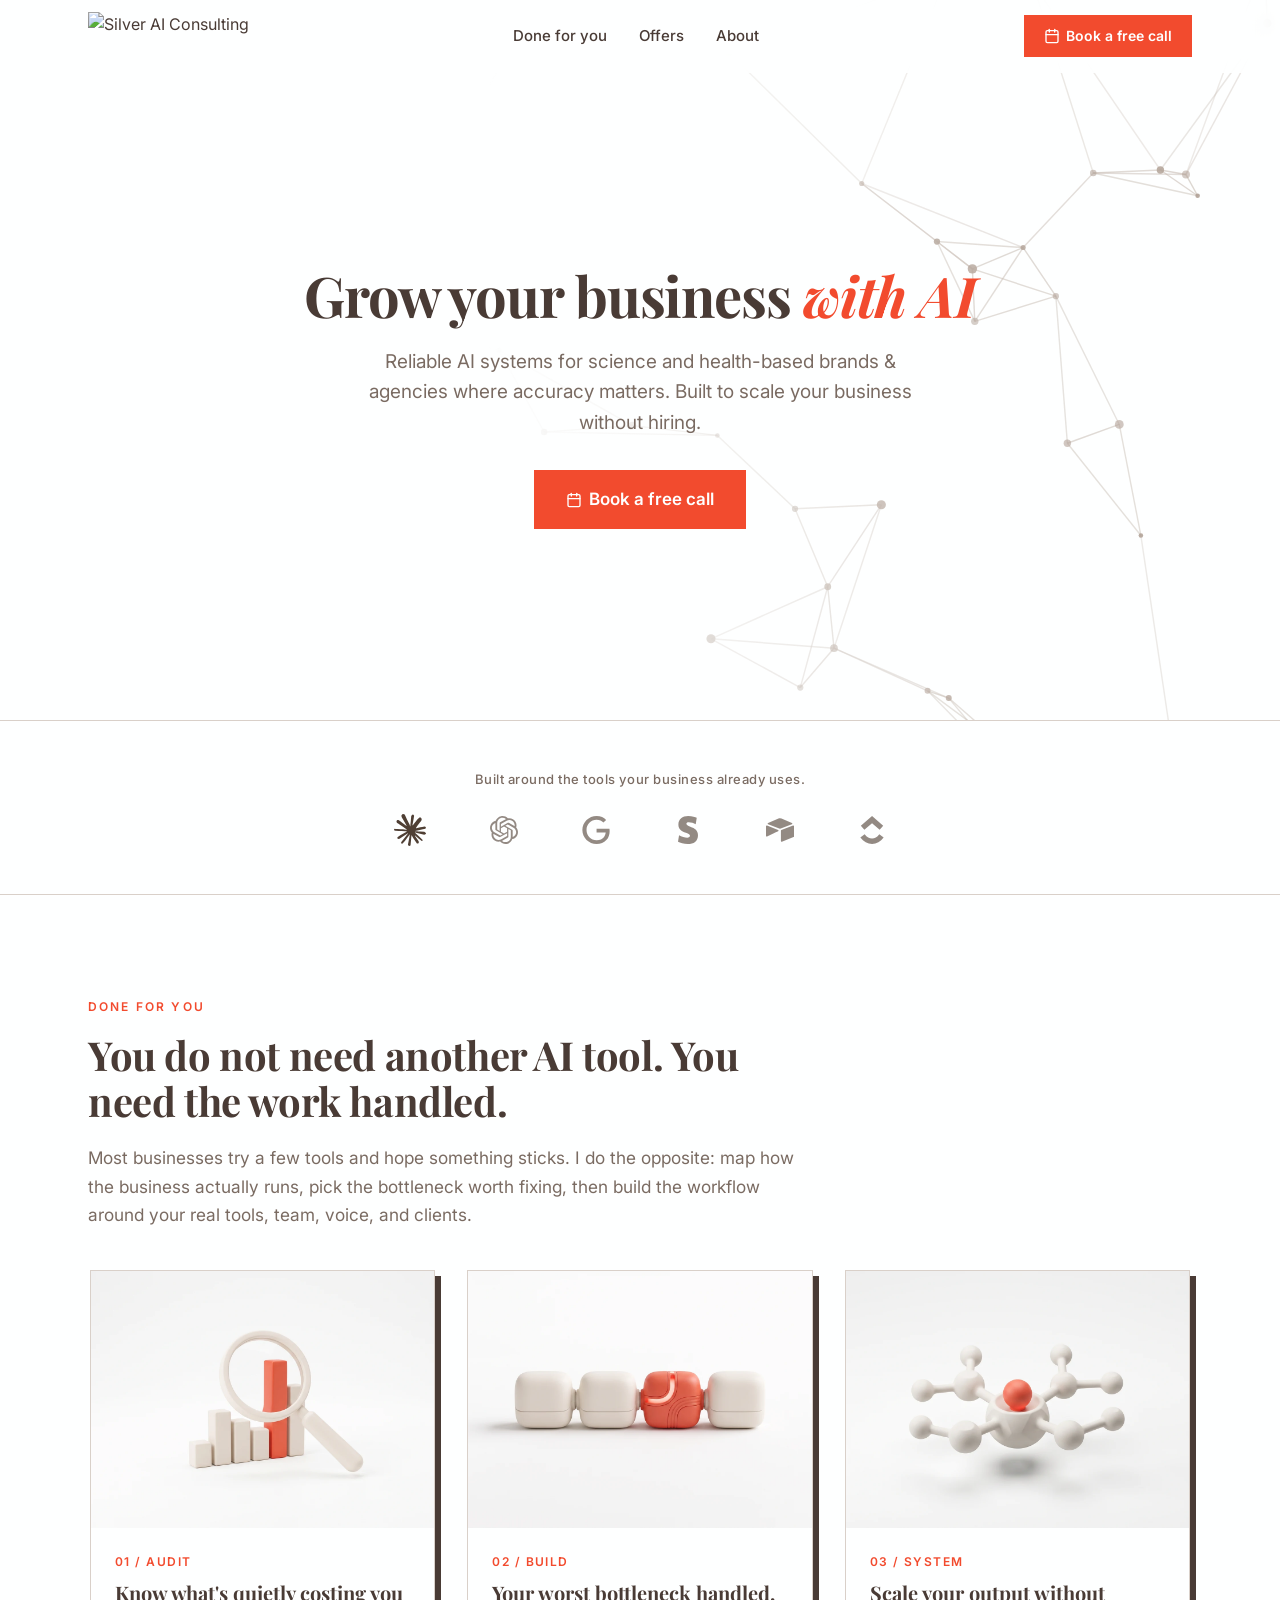
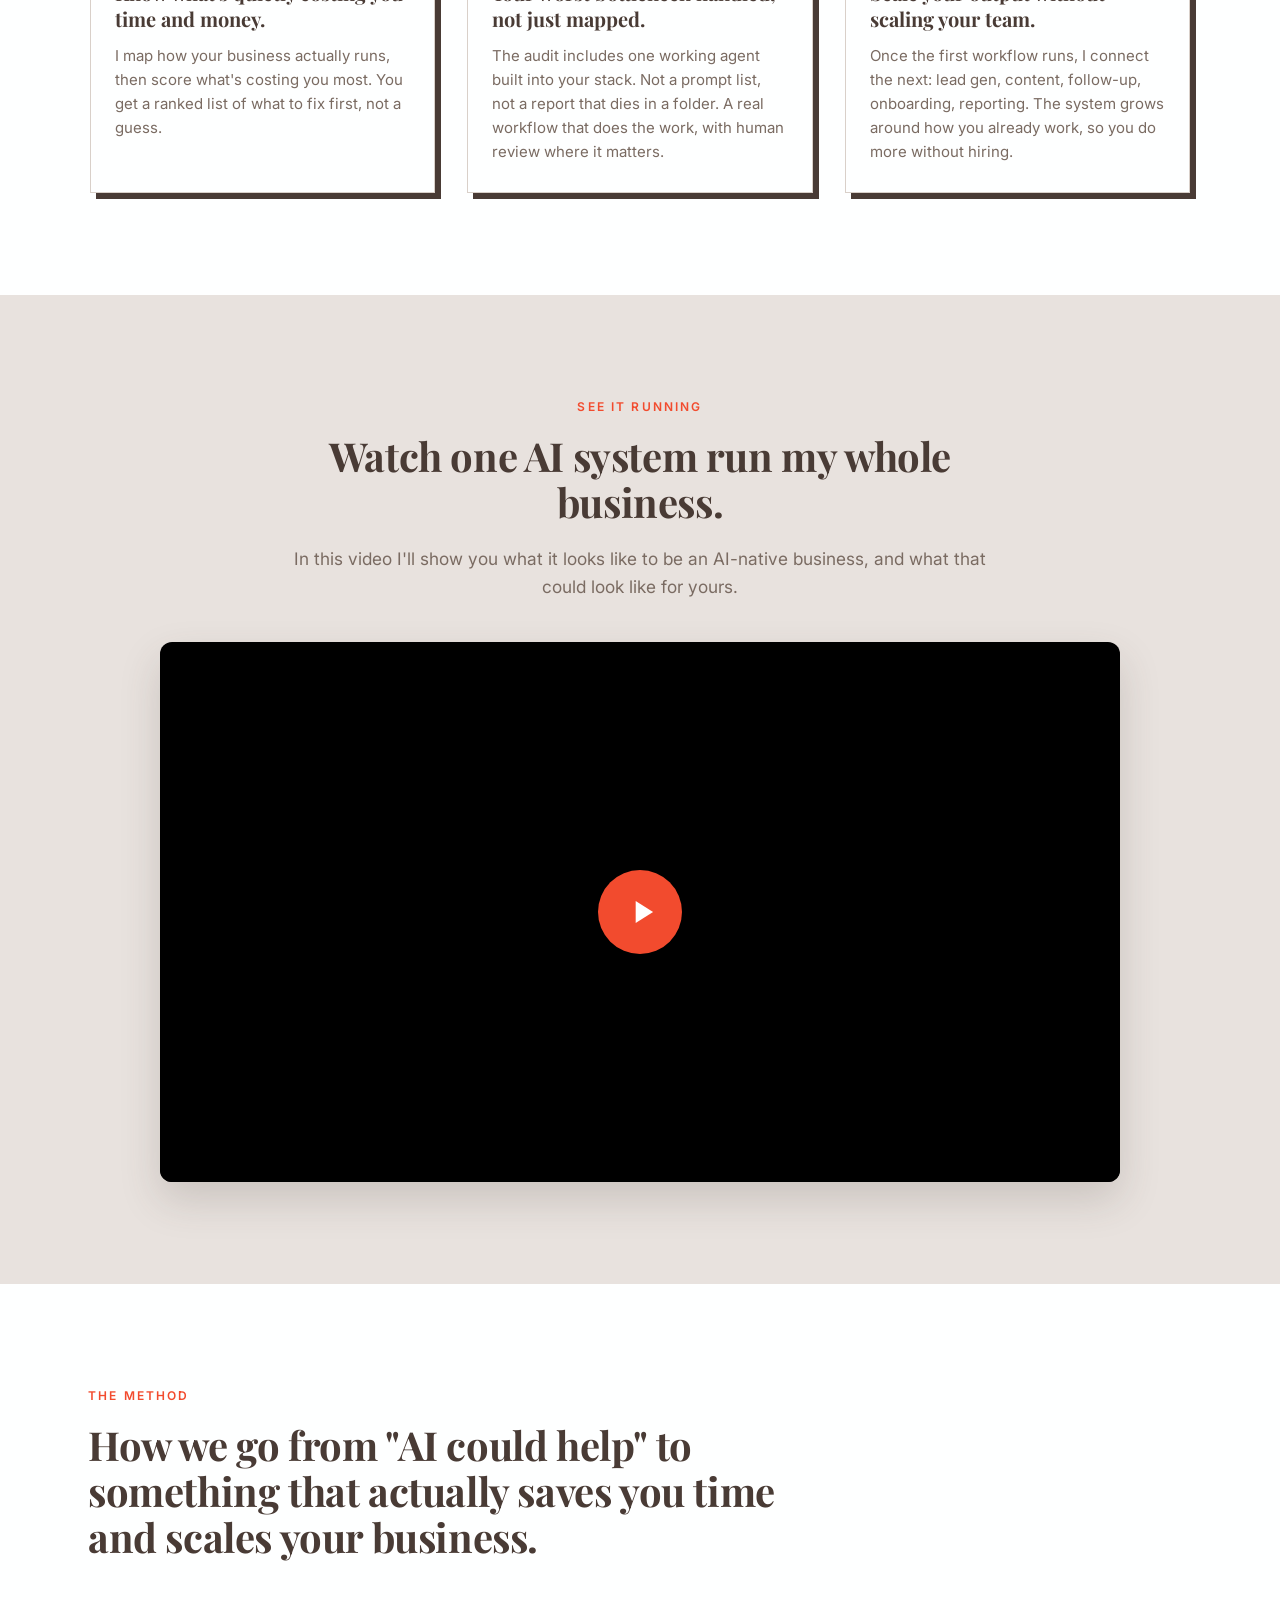
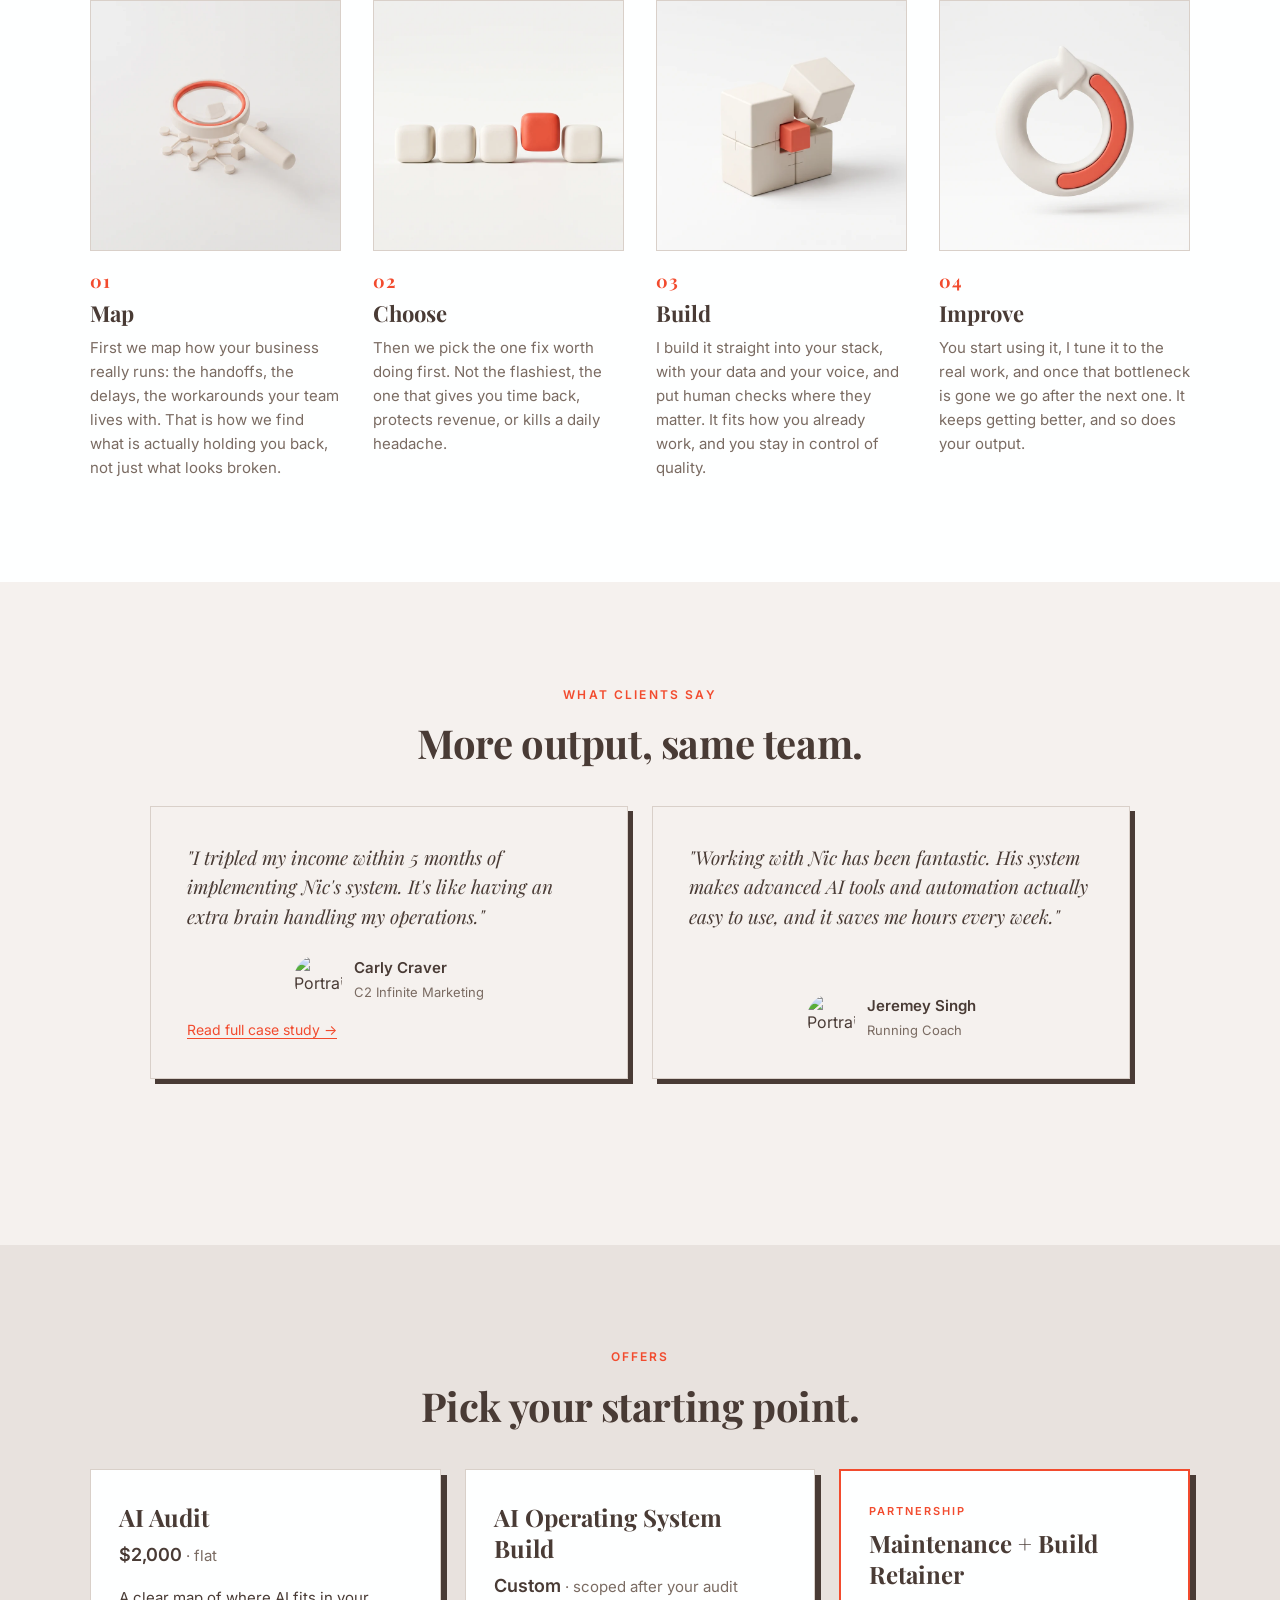
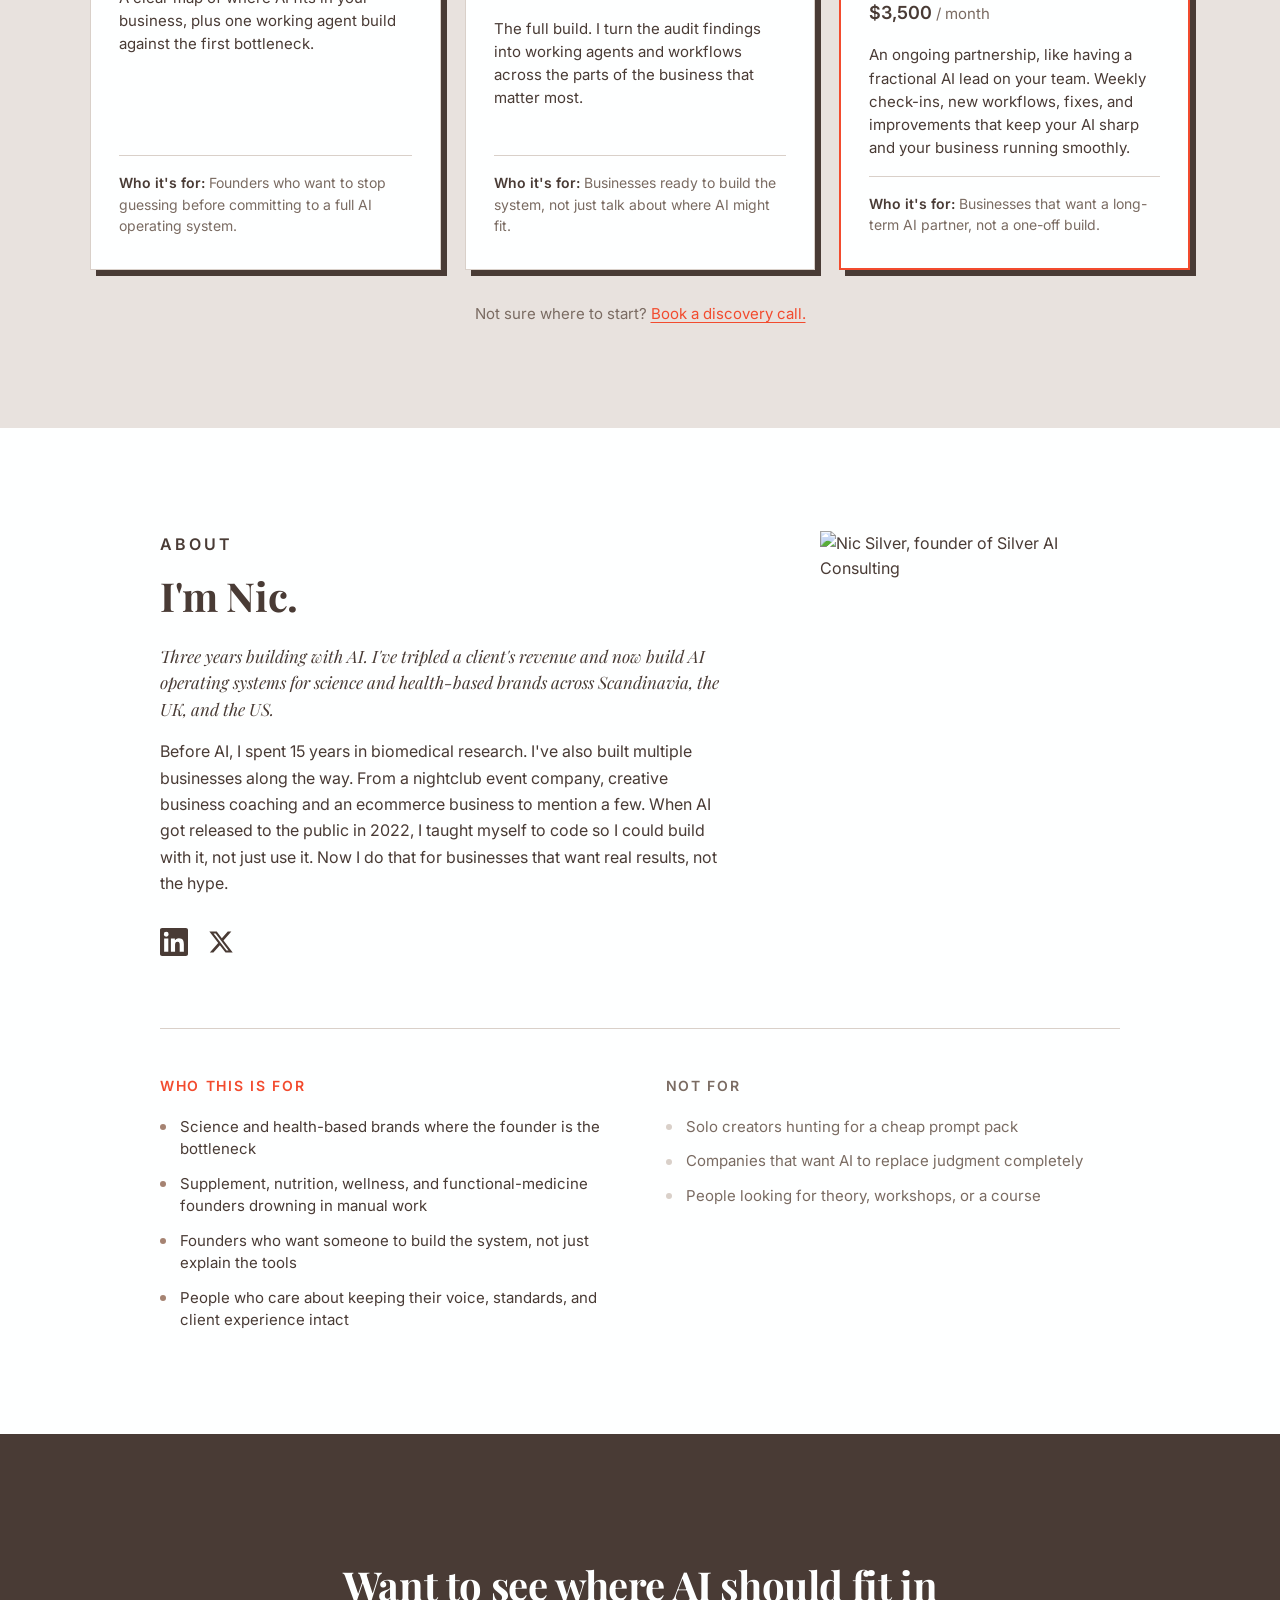
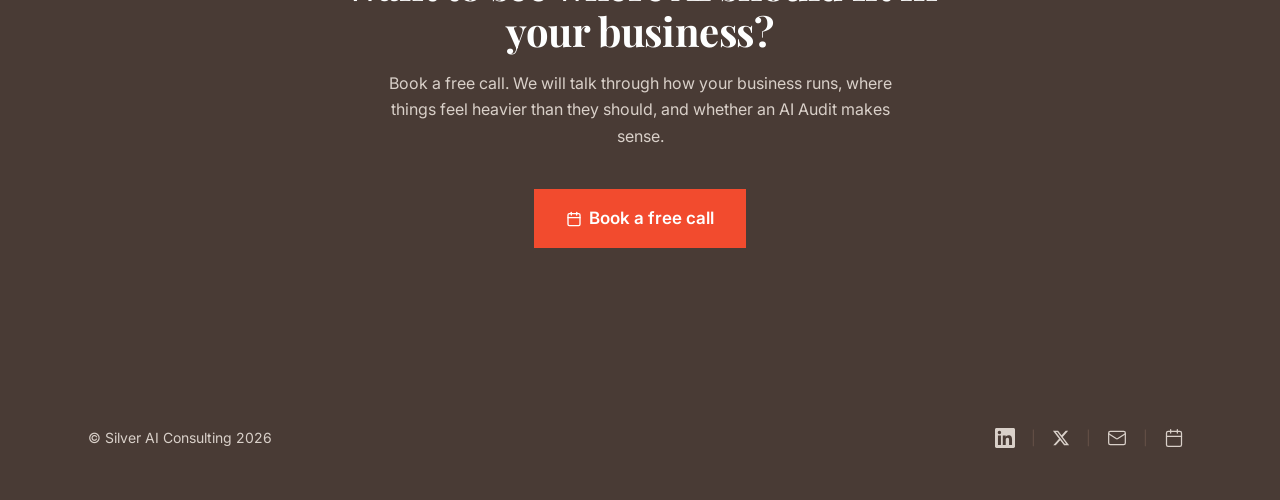
==== commit 2c6b9846: "Split testimonials/offers, center video section, hero + about copy - Split the combined testimonials" ====
--- a/index.html
+++ b/index.html
@@ -162,7 +162,7 @@
       <div class="container hero-container">
         <div class="hero-content">
           <h1 class="hero-headline">Grow your business <span class="hl">with AI</span></h1>
-          <p class="hero-sub">Reliable AI systems for science and health brands. Built to scale your business without hiring.</p>
+          <p class="hero-sub">Reliable AI systems for science and health-based brands &amp; agencies where accuracy matters. Built to scale your business without hiring.</p>
           <div class="hero-ctas">
             <a href="https://tidycal.com/nicsilver/intro-call" class="btn btn-primary btn-lg" data-cta="hero">
               <svg width="16" height="16" viewBox="0 0 24 24" fill="none" stroke="currentColor" stroke-width="2" stroke-linecap="round" stroke-linejoin="round"><rect x="3" y="4" width="18" height="18" rx="2" ry="2"/><line x1="16" y1="2" x2="16" y2="6"/><line x1="8" y1="2" x2="8" y2="6"/><line x1="3" y1="10" x2="21" y2="10"/></svg>
@@ -296,10 +296,11 @@
       </div>
     </section>
 
-    <!-- 05 FEATURED TESTIMONIAL + OFFERS -->
-    <section class="section section-beige" id="offers">
+    <!-- 05 TESTIMONIALS -->
+    <section class="section section-cream" id="testimonials">
       <div class="container">
         <p class="section-eyebrow text-center">What clients say</p>
+        <h2 class="section-headline text-center">More output, same team.</h2>
         <div class="testimonials-pair">
           <blockquote class="testimonial-card">
             <p class="testimonial-card-quote">"I tripled my income within 5 months of implementing Nic's system. It's like having an extra brain handling my operations."</p>
@@ -324,8 +325,13 @@
             </div>
           </blockquote>
         </div>
-
-        <p class="section-eyebrow section-eyebrow-spaced">Offers</p>
+      </div>
+    </section>
+
+    <!-- 06 OFFERS -->
+    <section class="section section-beige" id="offers">
+      <div class="container">
+        <p class="section-eyebrow text-center">Offers</p>
         <h2 class="section-headline text-center">Pick your starting point.</h2>
 
         <div class="offers-grid">
@@ -364,7 +370,7 @@
             <p class="section-eyebrow">About</p>
             <h2 class="section-headline">I'm Nic.</h2>
             <p class="about-lead">Three years building with AI. I've tripled a client's revenue and now build AI operating systems for science and health-based brands across Scandinavia, the UK, and the US.</p>
-            <p>Before AI, I spent 15 years in biomedical research. I've also built multiple businesses along the way. From a nightclub event company, creative business coaching and an ecommerce business to mention a few. When the models got good in 2022, I taught myself to code so I could build with them, not just use them. Now I do that for businesses that want real results, not the hype.</p>
+            <p>Before AI, I spent 15 years in biomedical research. I've also built multiple businesses along the way. From a nightclub event company, creative business coaching and an ecommerce business to mention a few. When AI got released to the public in 2022, I taught myself to code so I could build with it, not just use it. Now I do that for businesses that want real results, not the hype.</p>
             <div class="about-links">
               <a href="https://www.linkedin.com/in/thenicsilver/" target="_blank" rel="noopener noreferrer" aria-label="LinkedIn"><svg width="28" height="28" viewBox="0 0 24 24" fill="currentColor"><path d="M20.447 20.452h-3.554v-5.569c0-1.328-.027-3.037-1.852-3.037-1.853 0-2.136 1.445-2.136 2.939v5.667H9.351V9h3.414v1.561h.046c.477-.9 1.637-1.85 3.37-1.85 3.601 0 4.267 2.37 4.267 5.455v6.286zM5.337 7.433a2.062 2.062 0 0 1-2.063-2.065 2.064 2.064 0 1 1 2.063 2.065zm1.782 13.019H3.555V9h3.564v11.452zM22.225 0H1.771C.792 0 0 .774 0 1.729v20.542C0 23.227.792 24 1.771 24h20.451C23.2 24 24 23.227 24 22.271V1.729C24 .774 23.2 0 22.222 0h.003z"/></svg></a>
               <a href="https://x.com/thenicsilver" target="_blank" rel="noopener noreferrer" aria-label="X"><svg width="26" height="26" viewBox="0 0 24 24" fill="currentColor"><path d="M18.244 2.25h3.308l-7.227 8.26 8.502 11.24H16.17l-5.214-6.817L4.99 21.75H1.68l7.73-8.835L1.254 2.25H8.08l4.713 6.231zm-1.161 17.52h1.833L7.084 4.126H5.117z"/></svg></a>
--- a/css/styles.css
+++ b/css/styles.css
@@ -217,6 +217,8 @@
 .section-beige { background-color: var(--bg-beige); }
 .section-white { background-color: var(--bg-white); }
 .section-dark { background-color: var(--bg-dark); }
+/* Testimonials get a warm cream band so they read distinct from the white method above and the beige offers below */
+#testimonials { background-color: var(--bg-cream); }
 .section-dark .section-headline,
 .section-dark h2 { color: var(--text-on-dark); }
 .section-dark p { color: var(--text-on-dark-muted); }
@@ -1140,10 +1142,19 @@
 }
 
 /* ===== Video demo (#see-it-running) ===== */
+/* "See it running" — centered focal section */
+#see-it-running .section-eyebrow,
+#see-it-running .section-headline,
+#see-it-running .section-intro {
+  margin-left: auto;
+  margin-right: auto;
+  text-align: center;
+}
+
 .video-frame {
   position: relative;
   max-width: 960px;
-  margin: 2.5rem 0 0;
+  margin: 2.5rem auto 0;
   aspect-ratio: 16 / 9;
   border-radius: 12px;
   overflow: hidden;
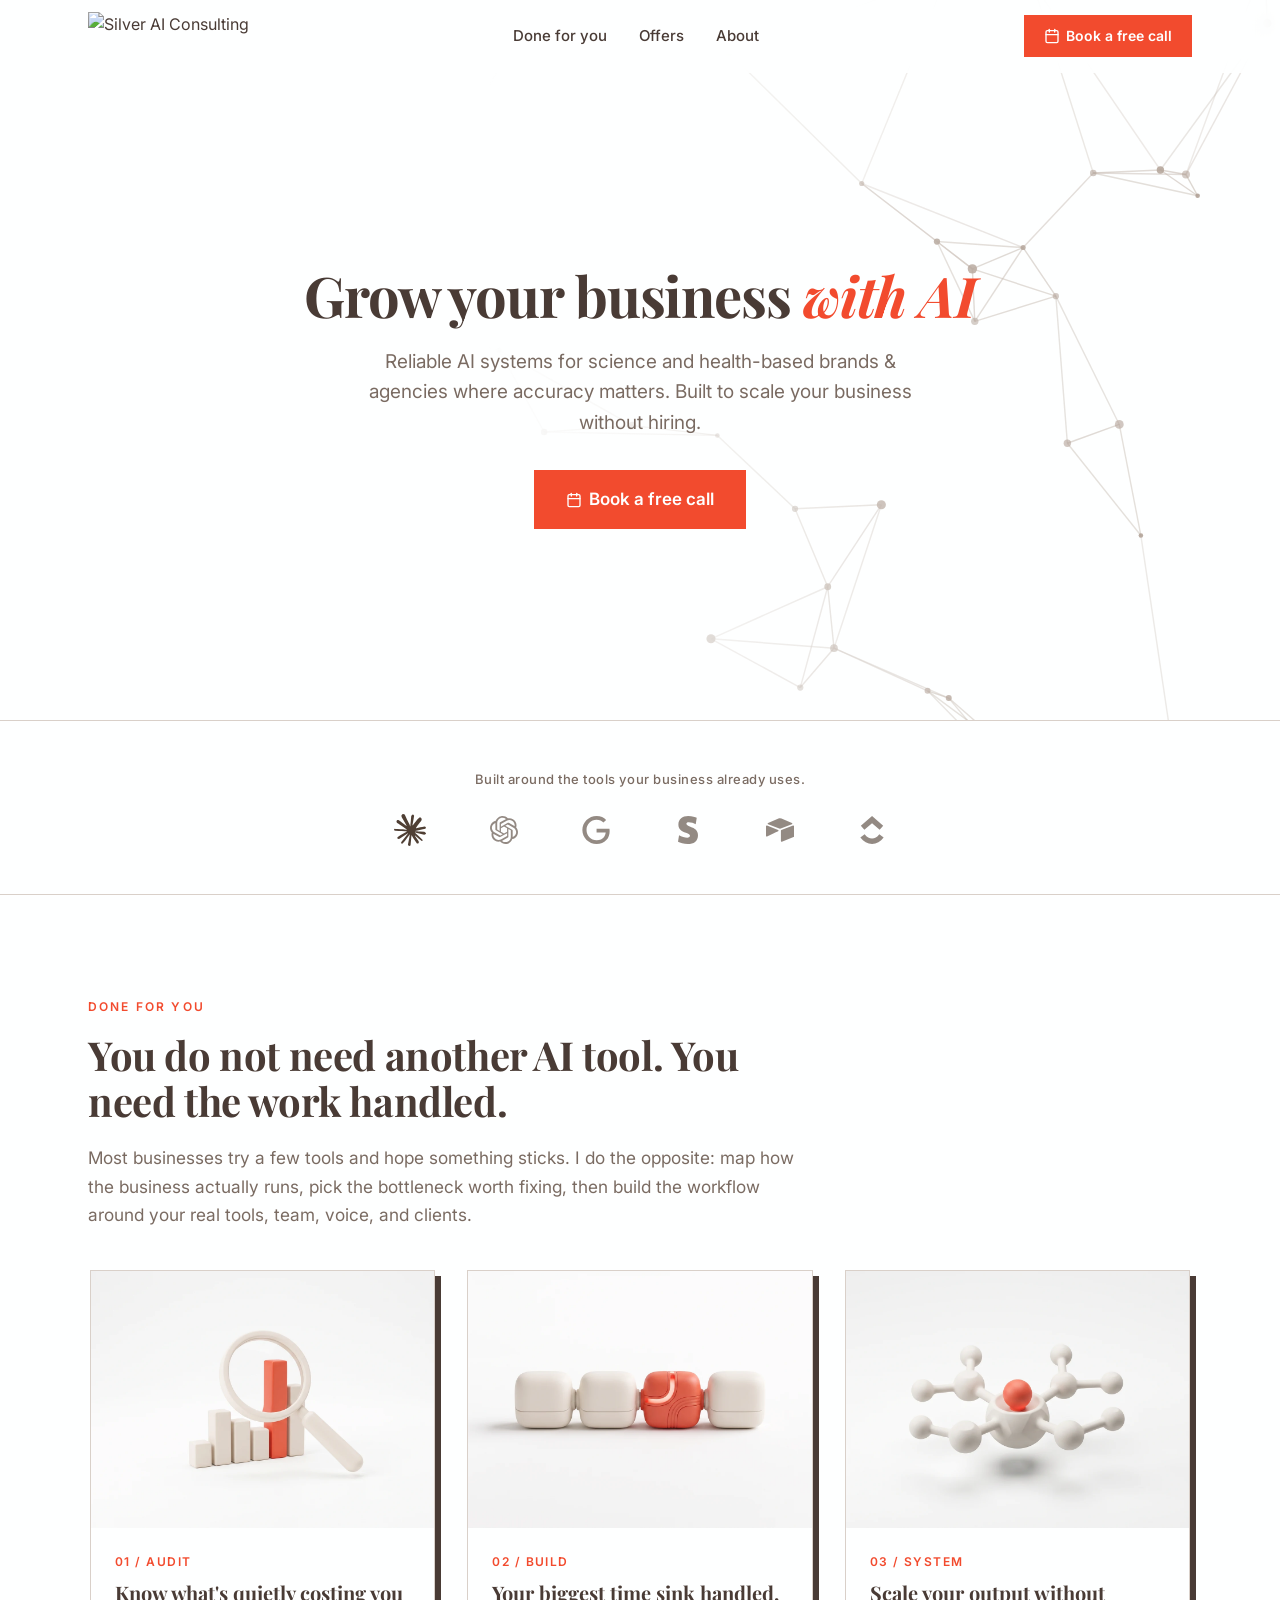
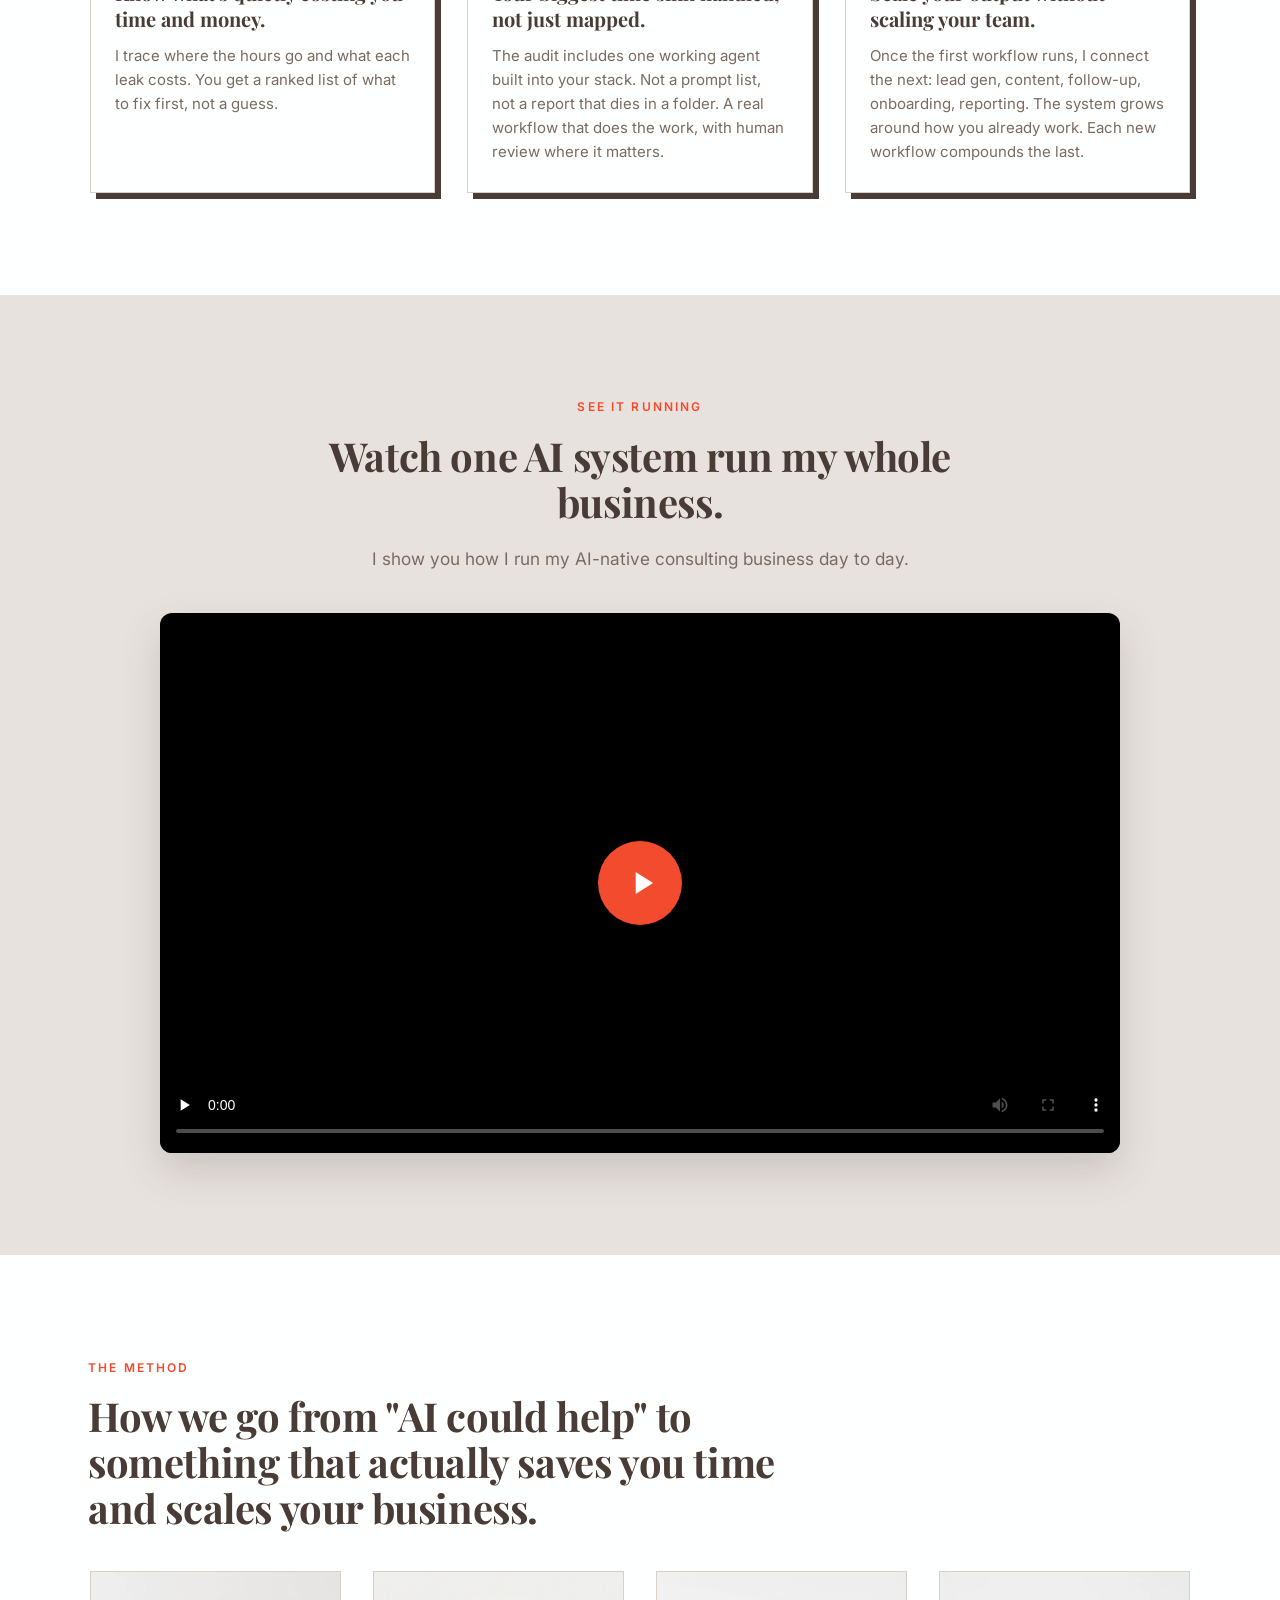
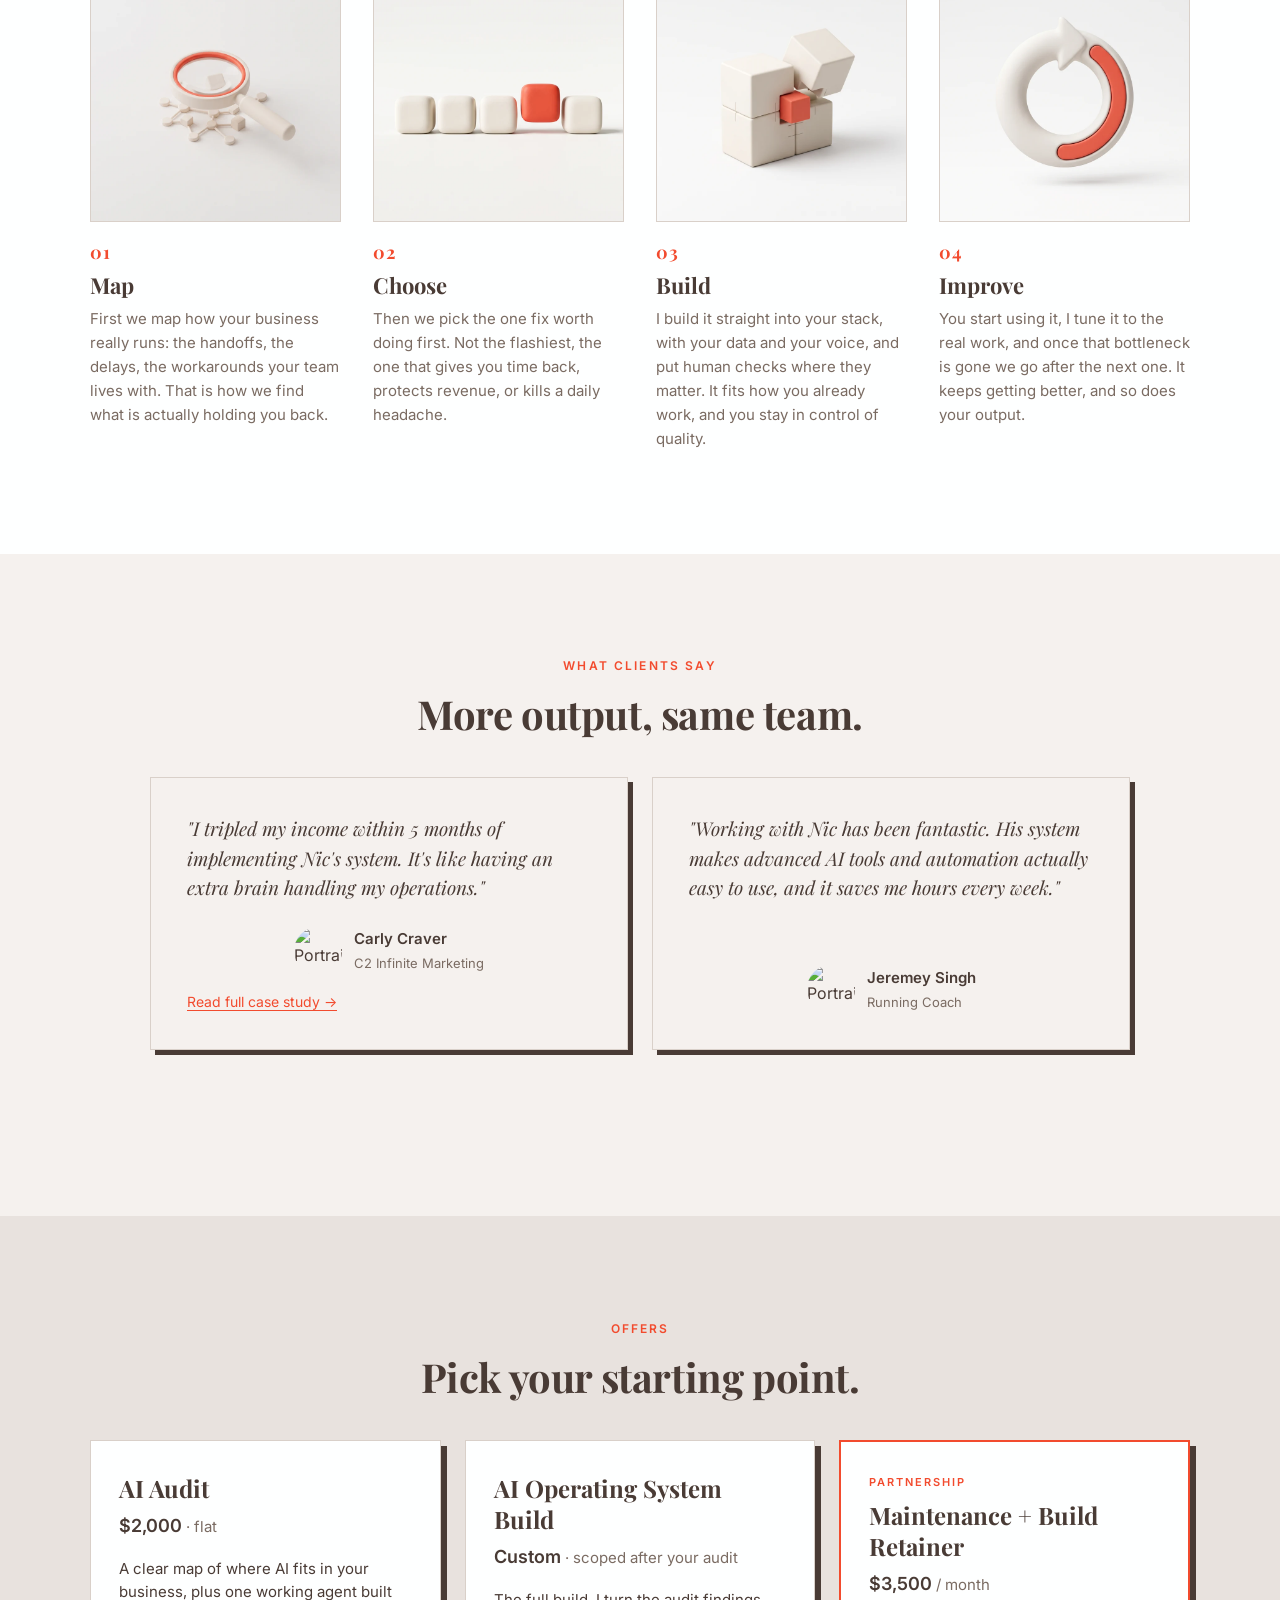
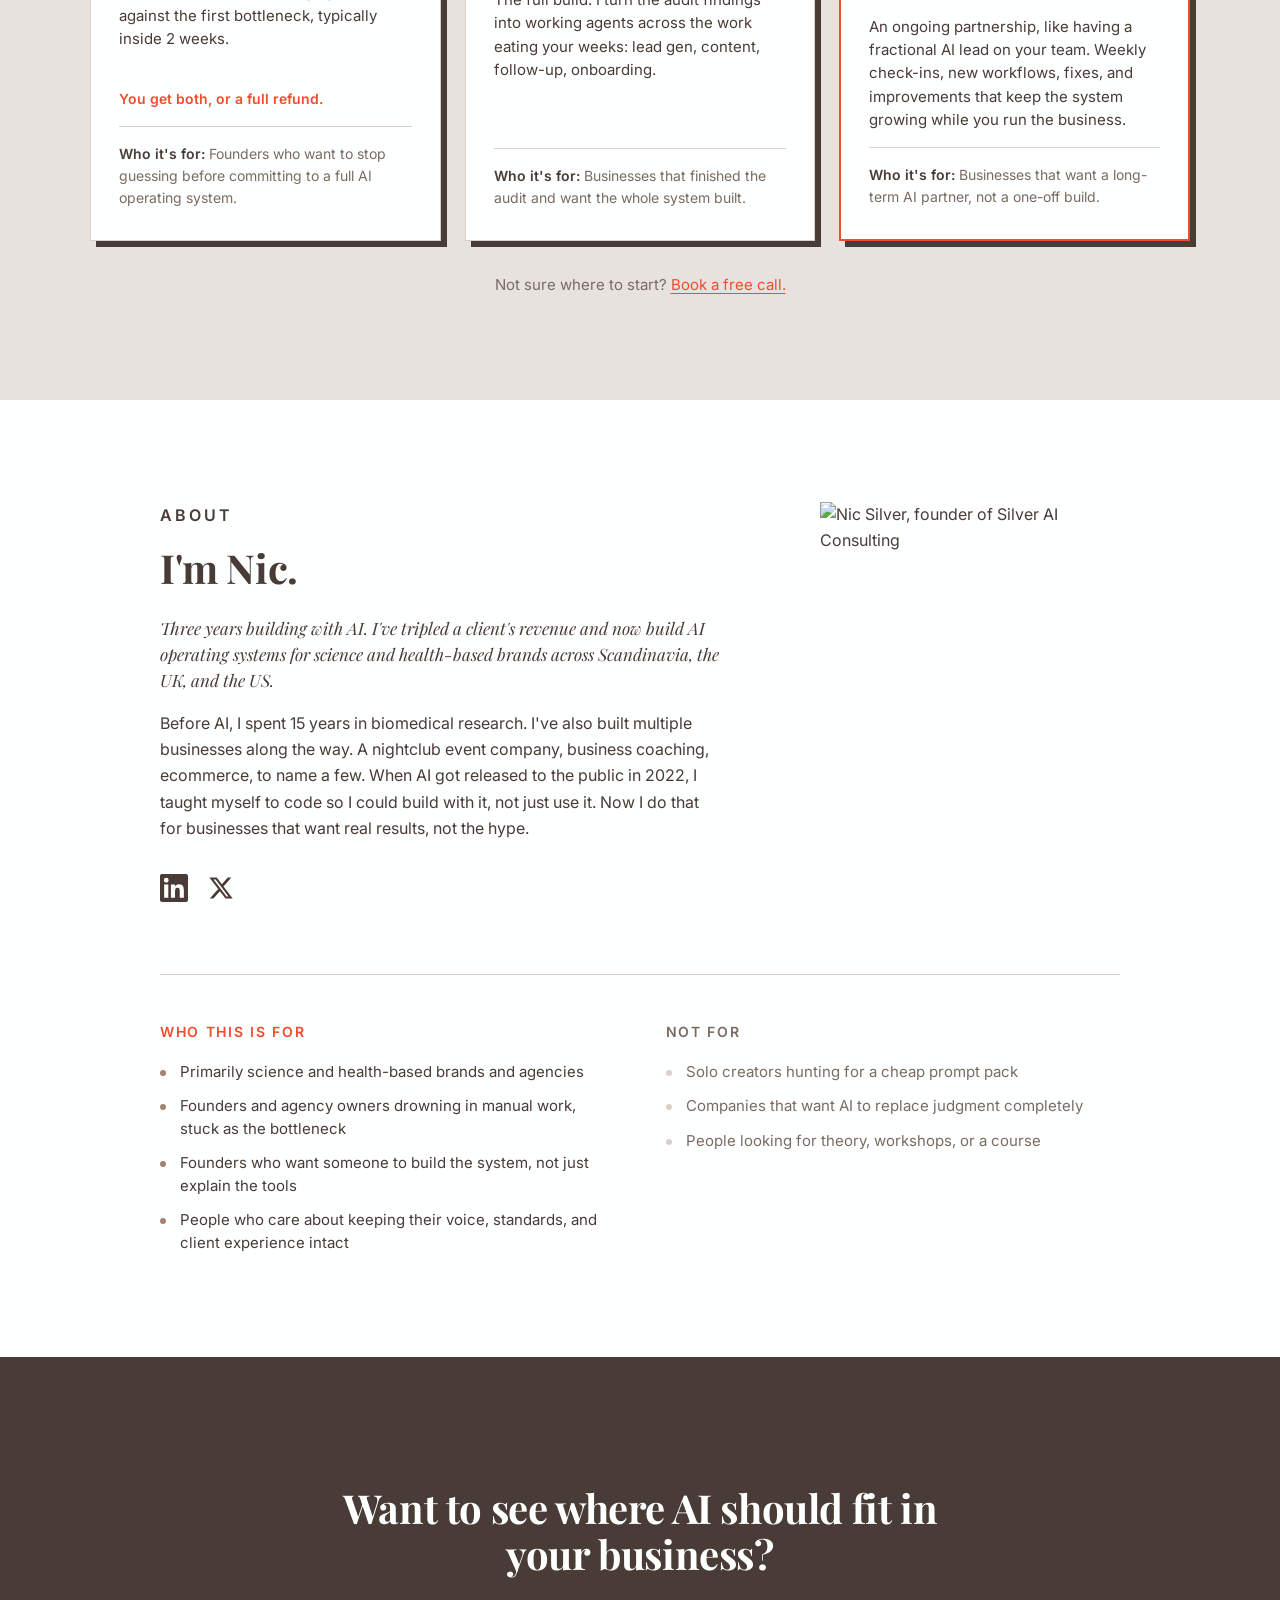
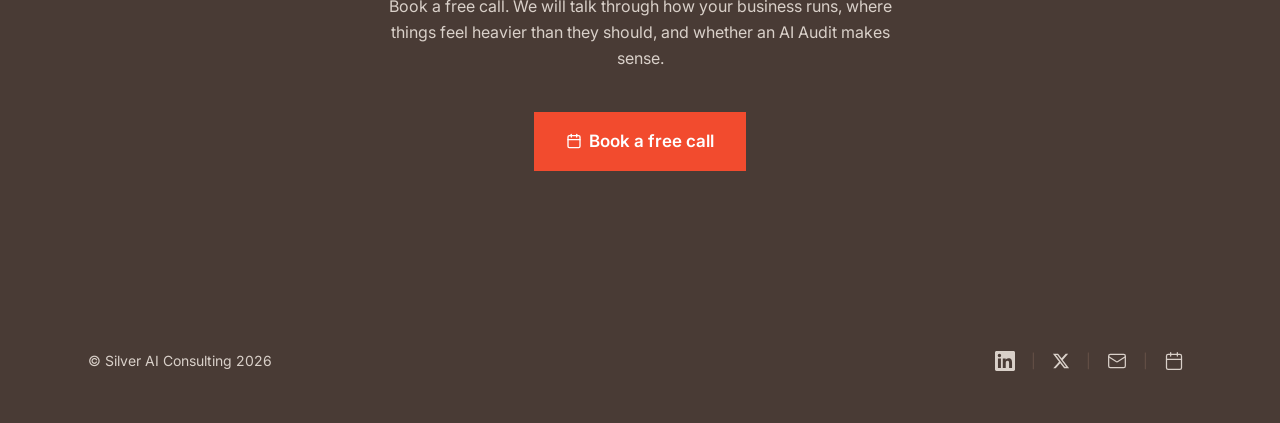
==== commit faaaa817: "Copy pass: ICP adds agencies, benefit-led offers, guarantee reworded, og-card added - Who this is fo" ====
--- a/index.html
+++ b/index.html
@@ -3,25 +3,31 @@
 <head>
   <meta charset="UTF-8">
   <meta name="viewport" content="width=device-width, initial-scale=1.0">
-  <title>Silver AI Consulting | AI systems for science &amp; health-based brands</title>
-  <meta name="description" content="AI systems for science and health-based brands. Get more done without adding headcount. Built by a scientist with 15 years in research labs.">
+  <title>AI systems for science &amp; health brands &amp; agencies | Silver AI Consulting</title>
+  <meta name="description" content="I build AI systems for science and health brands and agencies. One client tripled revenue in 5 months. More output without hiring.">
   <link rel="canonical" href="https://nicsilver.com">
 
   <!-- Favicons -->
   <link rel="icon" href="/favicon.ico" sizes="any">
   <link rel="icon" type="image/png" sizes="32x32" href="/favicon-32x32.png">
   <link rel="icon" type="image/png" sizes="16x16" href="/favicon-16x16.png">
+  <link rel="icon" type="image/png" sizes="48x48" href="/favicon-48x48.png">
   <link rel="apple-touch-icon" sizes="180x180" href="/apple-touch-icon.png">
   <meta name="theme-color" content="#feffff">
 
-  <meta property="og:title" content="Silver AI Consulting | AI systems for science &amp; health-based brands">
-  <meta property="og:description" content="Get more done without adding headcount. AI systems for science and health-based brands, built by a scientist with 15 years in research labs.">
+  <meta property="og:title" content="AI systems for science &amp; health brands &amp; agencies | Silver AI Consulting">
+  <meta property="og:description" content="I build AI systems for science and health brands and agencies. One client tripled revenue in 5 months. More output without hiring.">
   <meta property="og:type" content="website">
   <meta property="og:url" content="https://nicsilver.com">
+  <meta property="og:image" content="https://nicsilver.com/assets/og-card.png">
+  <meta property="og:image:width" content="1200">
+  <meta property="og:image:height" content="630">
+  <meta property="og:image:alt" content="Silver AI Consulting: AI systems for science and health brands and agencies">
 
   <meta name="twitter:card" content="summary_large_image">
-  <meta name="twitter:title" content="Silver AI Consulting | AI systems for science-based brands">
-  <meta name="twitter:description" content="Get more done without adding headcount. AI systems for science and health-based brands, built by a scientist with 15 years in research labs.">
+  <meta name="twitter:title" content="AI systems for science &amp; health brands &amp; agencies | Silver AI Consulting">
+  <meta name="twitter:description" content="I build AI systems for science and health brands and agencies. One client tripled revenue in 5 months. More output without hiring.">
+  <meta name="twitter:image" content="https://nicsilver.com/assets/og-card.png">
 
   <script type="application/ld+json">
   {
@@ -39,7 +45,7 @@
       {
         "@type": "Offer",
         "name": "AI Audit",
-        "description": "In 2 weeks: your number-one manual bottleneck identified and a working AI agent shipped against your real stack. If both are not delivered, full refund.",
+        "description": "Your number-one manual bottleneck identified and a working AI agent shipped against your real stack, typically inside 2 weeks. If both are not delivered, full refund.",
         "price": "2000",
         "priceCurrency": "USD",
         "url": "https://nicsilver.com/#offers",
@@ -202,7 +208,7 @@
             </div>
             <p class="build-card-eyebrow">01 / Audit</p>
             <p class="build-card-outcome">Know what's quietly costing you time and money.</p>
-            <p class="build-card-body">I map how your business actually runs, then score what's costing you most. You get a ranked list of what to fix first, not a guess.</p>
+            <p class="build-card-body">I trace where the hours go and what each leak costs. You get a ranked list of what to fix first, not a guess.</p>
           </article>
 
           <article class="build-card">
@@ -210,7 +216,7 @@
               <img src="assets/brand-ops-training.webp" alt="Matte 3D pipeline of connected modules with one coral module active, representing the first workflow built inside your stack" loading="lazy" width="1200" height="900">
             </div>
             <p class="build-card-eyebrow">02 / Build</p>
-            <p class="build-card-outcome">Your worst bottleneck handled, not just mapped.</p>
+            <p class="build-card-outcome">Your biggest time sink handled, not just mapped.</p>
             <p class="build-card-body">The audit includes one working agent built into your stack. Not a prompt list, not a report that dies in a folder. A real workflow that does the work, with human review where it matters.</p>
           </article>
 
@@ -220,7 +226,7 @@
             </div>
             <p class="build-card-eyebrow">03 / System</p>
             <p class="build-card-outcome">Scale your output without scaling your team.</p>
-            <p class="build-card-body">Once the first workflow runs, I connect the next: lead gen, content, follow-up, onboarding, reporting. The system grows around how you already work, so you do more without hiring.</p>
+            <p class="build-card-body">Once the first workflow runs, I connect the next: lead gen, content, follow-up, onboarding, reporting. The system grows around how you already work. Each new workflow compounds the last.</p>
           </article>
         </div>
       </div>
@@ -231,7 +237,7 @@
       <div class="container">
         <p class="section-eyebrow">See it running</p>
         <h2 class="section-headline">Watch one AI system run my whole business.</h2>
-        <p class="section-intro">In this video I'll show you what it looks like to be an AI-native business, and what that could look like for yours.</p>
+        <p class="section-intro">I show you how I run my AI-native consulting business day to day.</p>
 
         <div class="video-frame">
           <video
@@ -263,7 +269,7 @@
             </div>
             <p class="method-phase-num">01</p>
             <h3 class="method-phase-name">Map</h3>
-            <p class="method-phase-body">First we map how your business really runs: the handoffs, the delays, the workarounds your team lives with. That is how we find what is actually holding you back, not just what looks broken.</p>
+            <p class="method-phase-body">First we map how your business really runs: the handoffs, the delays, the workarounds your team lives with. That is how we find what is actually holding you back.</p>
           </article>
 
           <article class="method-phase">
@@ -338,27 +344,28 @@
           <article class="offer-card">
             <h3 class="offer-name">AI Audit</h3>
             <p class="offer-price">$2,000<span class="offer-price-note"> · flat</span></p>
-            <p class="offer-outcome">A clear map of where AI fits in your business, plus one working agent build against the first bottleneck.</p>
+            <p class="offer-outcome">A clear map of where AI fits in your business, plus one working agent built against the first bottleneck, typically inside 2 weeks.</p>
+            <p class="offer-guarantee">You get both, or a full refund.</p>
             <p class="offer-who"><strong>Who it's for:</strong> Founders who want to stop guessing before committing to a full AI operating system.</p>
           </article>
 
           <article class="offer-card">
             <h3 class="offer-name">AI Operating System Build</h3>
             <p class="offer-price">Custom<span class="offer-price-note"> · scoped after your audit</span></p>
-            <p class="offer-outcome">The full build. I turn the audit findings into working agents and workflows across the parts of the business that matter most.</p>
-            <p class="offer-who"><strong>Who it's for:</strong> Businesses ready to build the system, not just talk about where AI might fit.</p>
+            <p class="offer-outcome">The full build. I turn the audit findings into working agents across the work eating your weeks: lead gen, content, follow-up, onboarding.</p>
+            <p class="offer-who"><strong>Who it's for:</strong> Businesses that finished the audit and want the whole system built.</p>
           </article>
 
           <article class="offer-card offer-card-flagship">
             <p class="offer-flag">Partnership</p>
             <h3 class="offer-name">Maintenance + Build Retainer</h3>
             <p class="offer-price">$3,500<span class="offer-price-note"> / month</span></p>
-            <p class="offer-outcome">An ongoing partnership, like having a fractional AI lead on your team. Weekly check-ins, new workflows, fixes, and improvements that keep your AI sharp and your business running smoothly.</p>
+            <p class="offer-outcome">An ongoing partnership, like having a fractional AI lead on your team. Weekly check-ins, new workflows, fixes, and improvements that keep the system growing while you run the business.</p>
             <p class="offer-who"><strong>Who it's for:</strong> Businesses that want a long-term AI partner, not a one-off build.</p>
           </article>
         </div>
 
-        <p class="offers-cta-text">Not sure where to start? <a href="https://tidycal.com/nicsilver/intro-call" class="text-link" data-cta="offers-help">Book a discovery call.</a></p>
+        <p class="offers-cta-text">Not sure where to start? <a href="https://tidycal.com/nicsilver/intro-call" class="text-link" data-cta="offers-help">Book a free call.</a></p>
       </div>
     </section>
 
@@ -370,7 +377,7 @@
             <p class="section-eyebrow">About</p>
             <h2 class="section-headline">I'm Nic.</h2>
             <p class="about-lead">Three years building with AI. I've tripled a client's revenue and now build AI operating systems for science and health-based brands across Scandinavia, the UK, and the US.</p>
-            <p>Before AI, I spent 15 years in biomedical research. I've also built multiple businesses along the way. From a nightclub event company, creative business coaching and an ecommerce business to mention a few. When AI got released to the public in 2022, I taught myself to code so I could build with it, not just use it. Now I do that for businesses that want real results, not the hype.</p>
+            <p>Before AI, I spent 15 years in biomedical research. I've also built multiple businesses along the way. A nightclub event company, business coaching, ecommerce, to name a few. When AI got released to the public in 2022, I taught myself to code so I could build with it, not just use it. Now I do that for businesses that want real results, not the hype.</p>
             <div class="about-links">
               <a href="https://www.linkedin.com/in/thenicsilver/" target="_blank" rel="noopener noreferrer" aria-label="LinkedIn"><svg width="28" height="28" viewBox="0 0 24 24" fill="currentColor"><path d="M20.447 20.452h-3.554v-5.569c0-1.328-.027-3.037-1.852-3.037-1.853 0-2.136 1.445-2.136 2.939v5.667H9.351V9h3.414v1.561h.046c.477-.9 1.637-1.85 3.37-1.85 3.601 0 4.267 2.37 4.267 5.455v6.286zM5.337 7.433a2.062 2.062 0 0 1-2.063-2.065 2.064 2.064 0 1 1 2.063 2.065zm1.782 13.019H3.555V9h3.564v11.452zM22.225 0H1.771C.792 0 0 .774 0 1.729v20.542C0 23.227.792 24 1.771 24h20.451C23.2 24 24 23.227 24 22.271V1.729C24 .774 23.2 0 22.222 0h.003z"/></svg></a>
               <a href="https://x.com/thenicsilver" target="_blank" rel="noopener noreferrer" aria-label="X"><svg width="26" height="26" viewBox="0 0 24 24" fill="currentColor"><path d="M18.244 2.25h3.308l-7.227 8.26 8.502 11.24H16.17l-5.214-6.817L4.99 21.75H1.68l7.73-8.835L1.254 2.25H8.08l4.713 6.231zm-1.161 17.52h1.833L7.084 4.126H5.117z"/></svg></a>
@@ -385,8 +392,8 @@
           <div class="fit-col">
             <h3 class="fit-title fit-title-for">Who this is for</h3>
             <ul class="fit-list">
-              <li>Science and health-based brands where the founder is the bottleneck</li>
-              <li>Supplement, nutrition, wellness, and functional-medicine founders drowning in manual work</li>
+              <li>Primarily science and health-based brands and agencies</li>
+              <li>Founders and agency owners drowning in manual work, stuck as the bottleneck</li>
               <li>Founders who want someone to build the system, not just explain the tools</li>
               <li>People who care about keeping their voice, standards, and client experience intact</li>
             </ul>
--- a/css/styles.css
+++ b/css/styles.css
@@ -691,6 +691,13 @@
   line-height: 1.55;
   margin-bottom: 1rem;
   flex: 1;
+}
+
+.offer-guarantee {
+  font-size: 0.875rem;
+  font-weight: 600;
+  color: var(--accent);
+  margin-bottom: 1rem;
 }
 
 .offer-who {
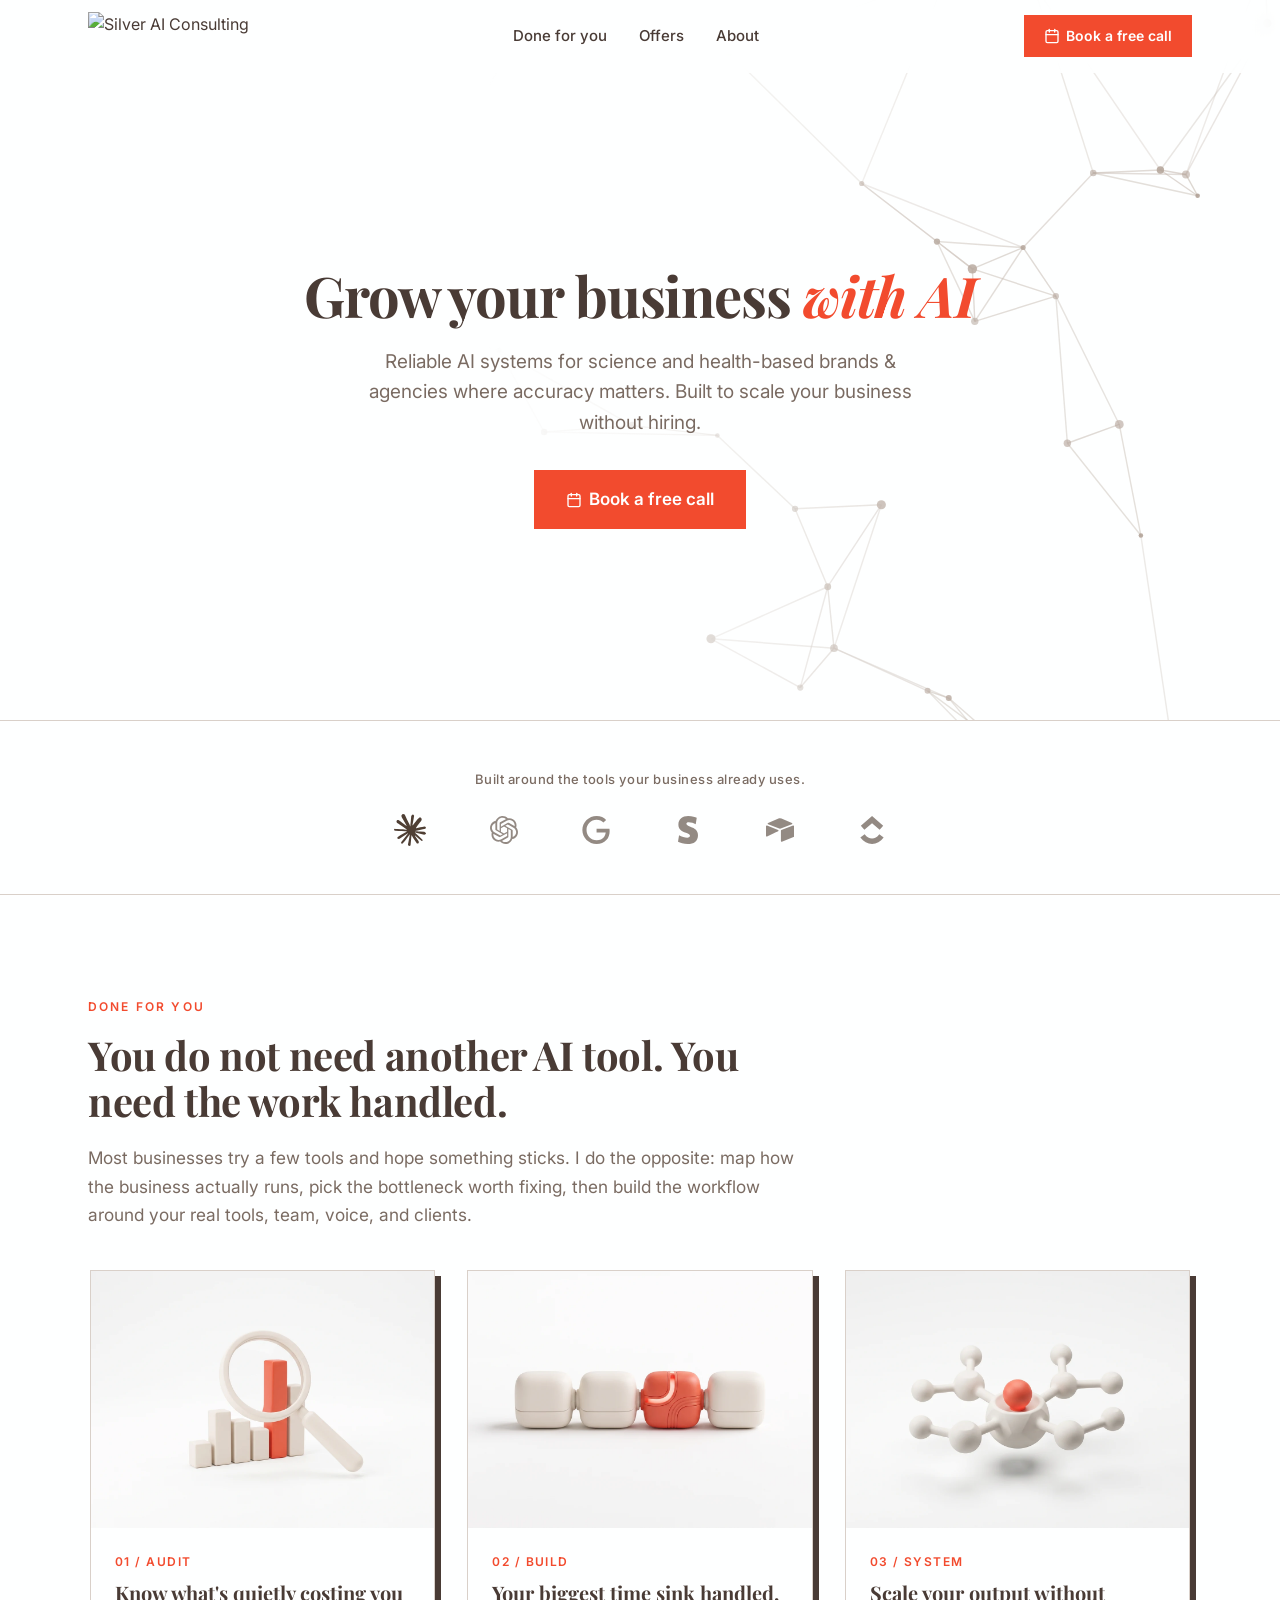
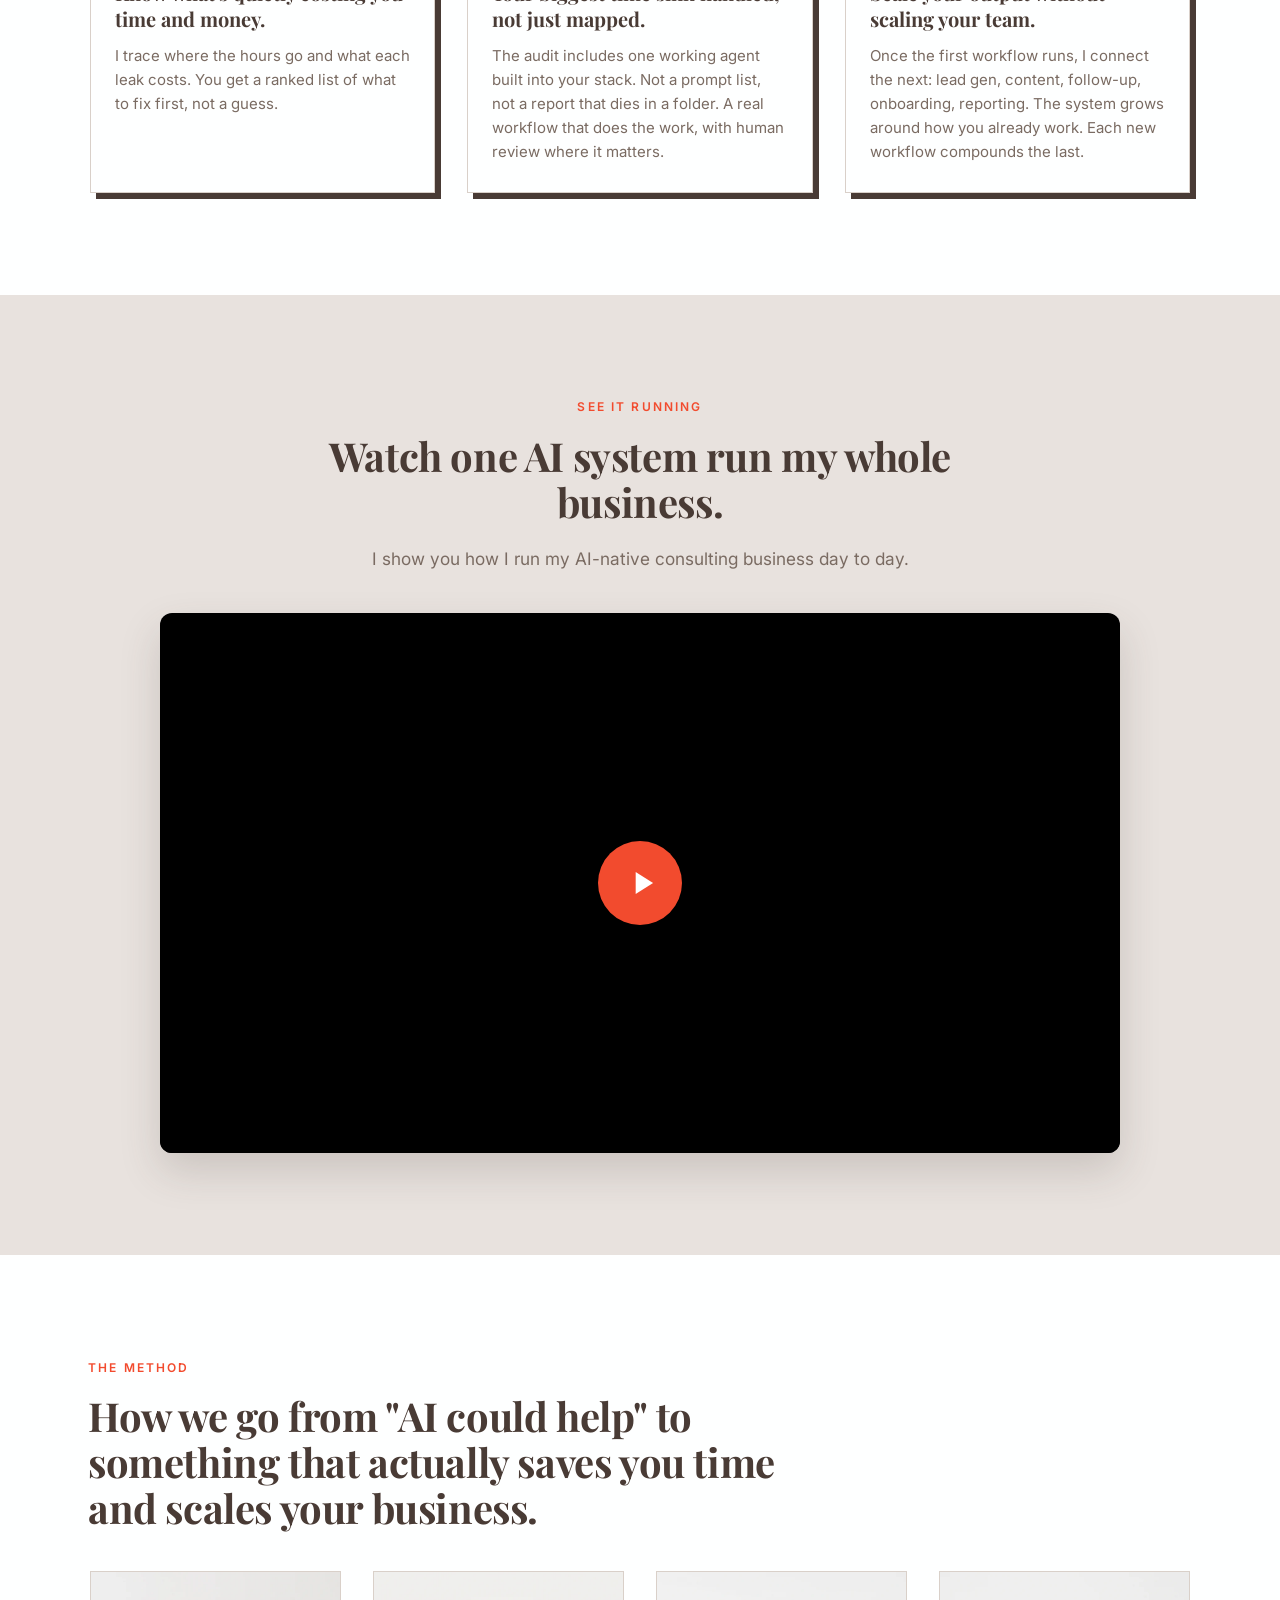
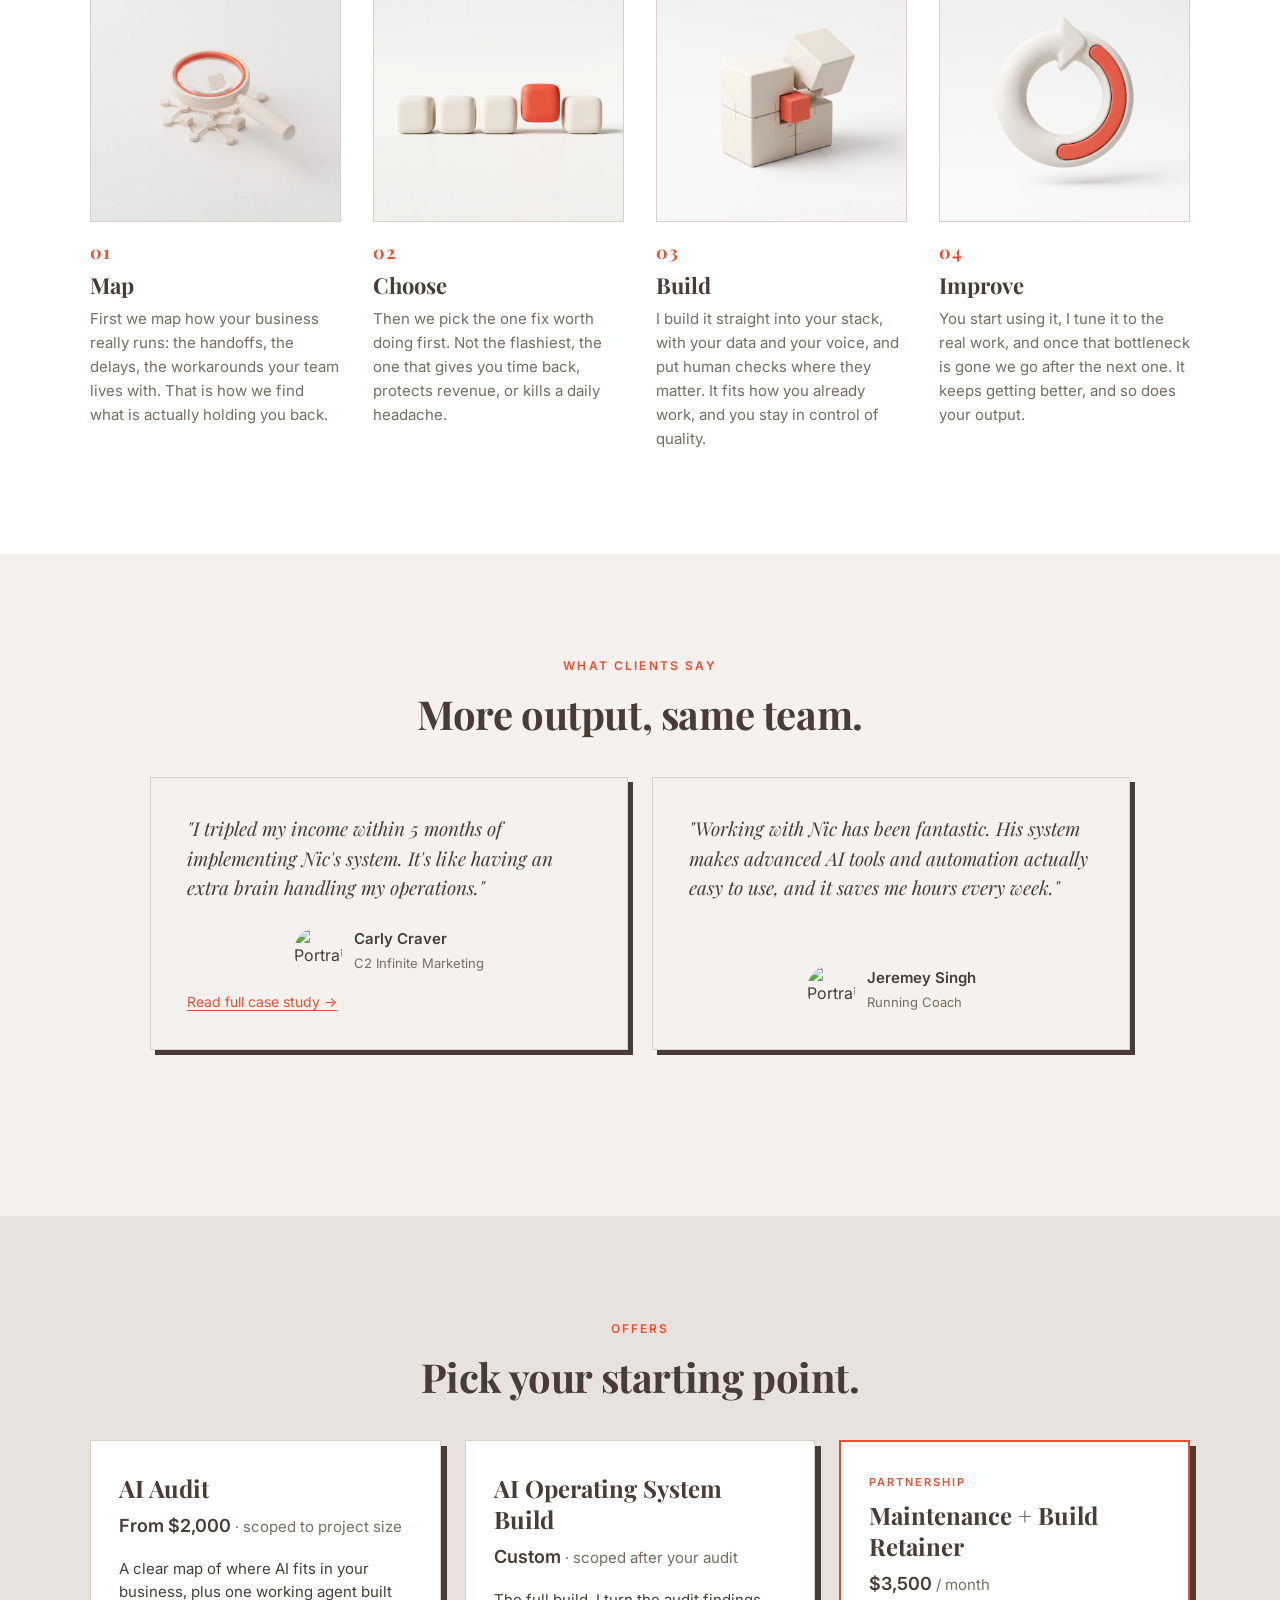
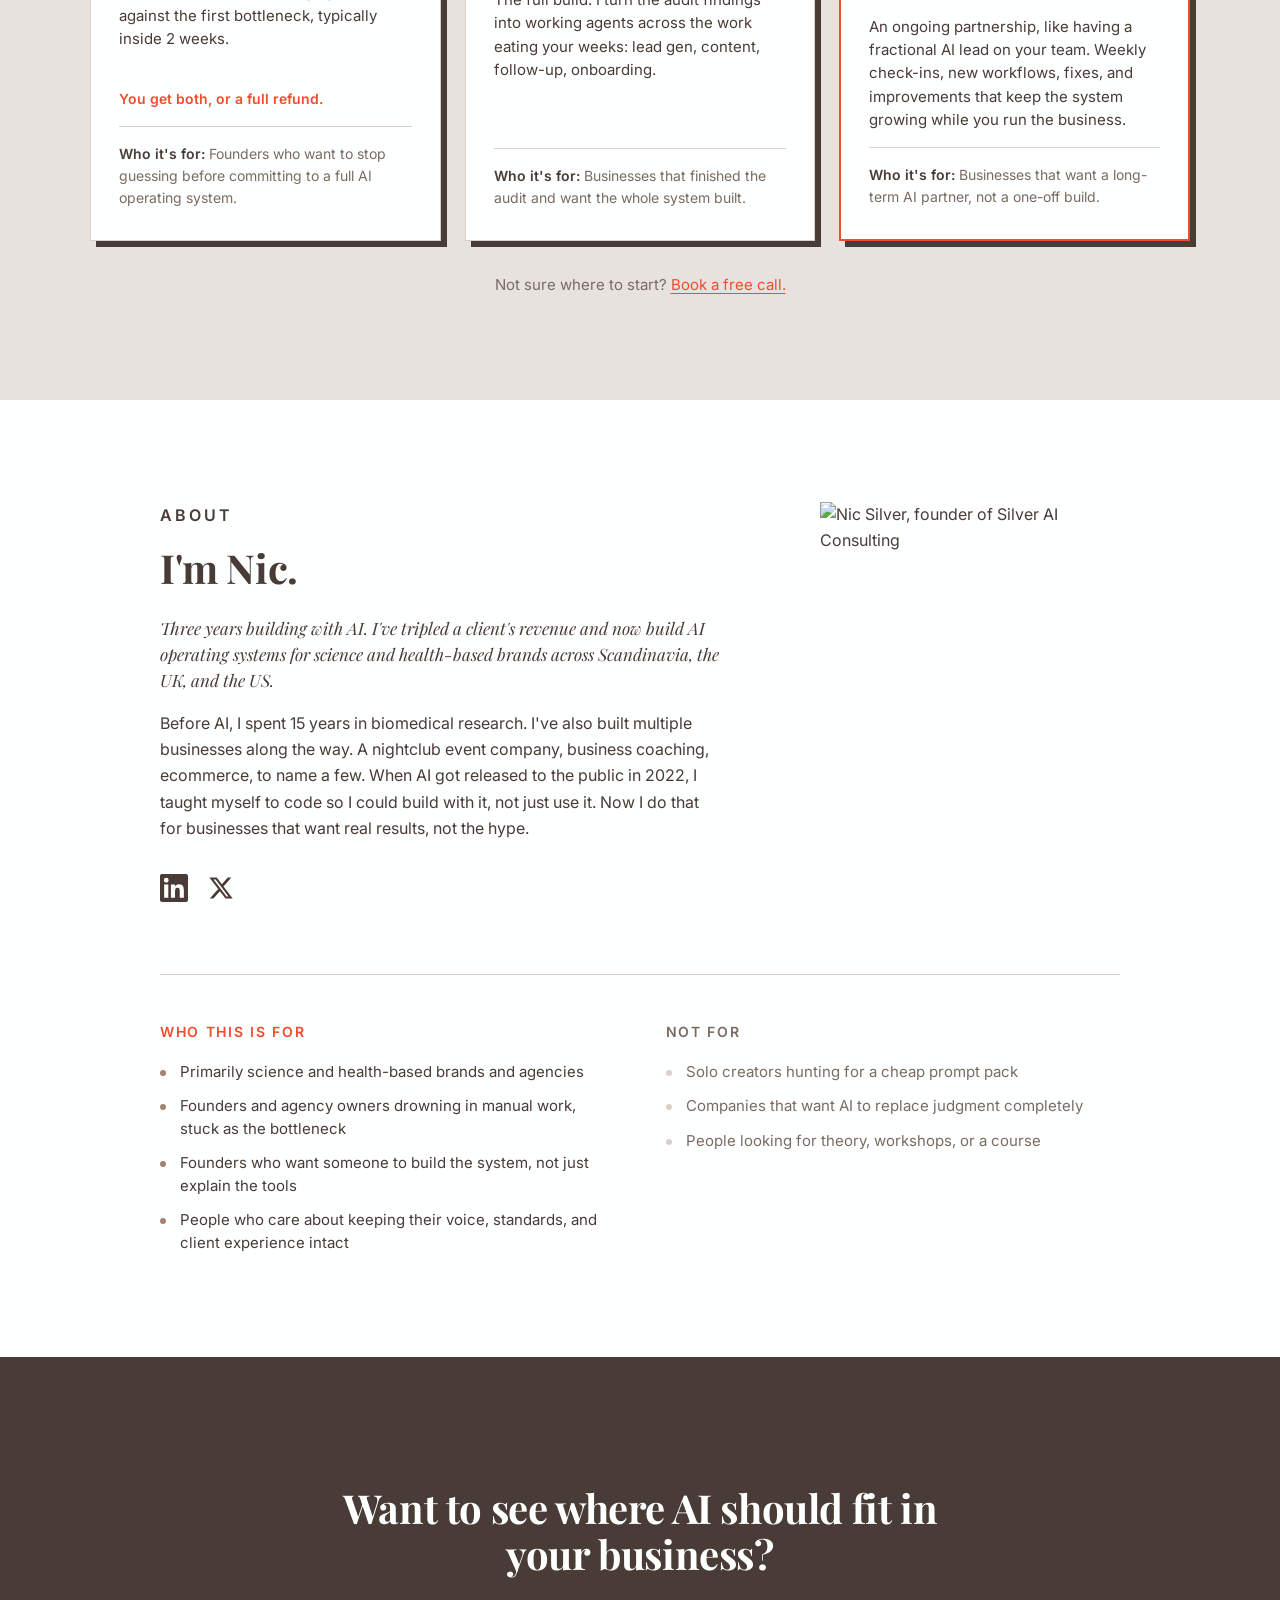
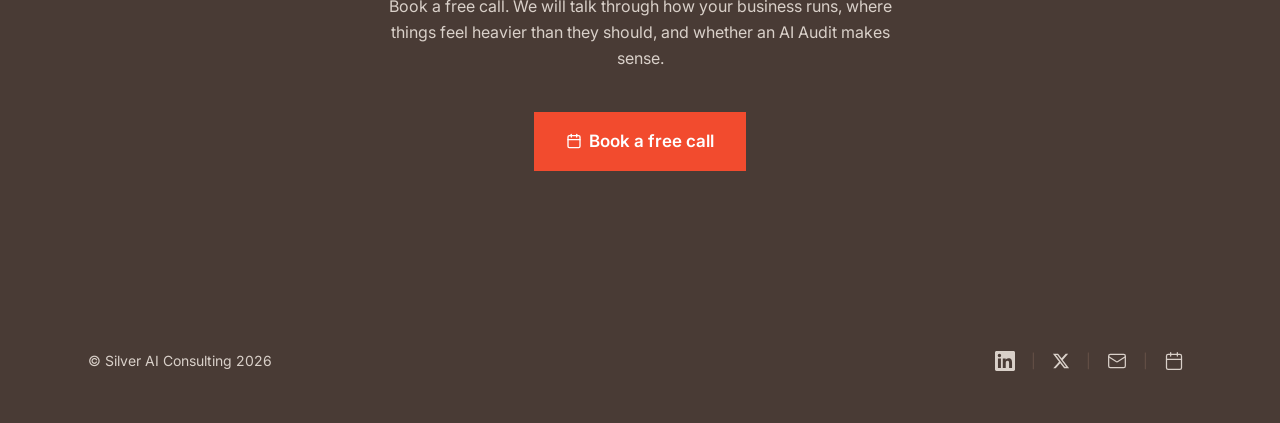
==== commit a63212c5: "Audit pricing: $2,000 flat -> from $2,000, scoped to project size Offer card note, JSON-LD minPrice " ====
--- a/index.html
+++ b/index.html
@@ -46,8 +46,11 @@
         "@type": "Offer",
         "name": "AI Audit",
         "description": "Your number-one manual bottleneck identified and a working AI agent shipped against your real stack, typically inside 2 weeks. If both are not delivered, full refund.",
-        "price": "2000",
-        "priceCurrency": "USD",
+        "priceSpecification": {
+          "@type": "PriceSpecification",
+          "minPrice": 2000,
+          "priceCurrency": "USD"
+        },
         "url": "https://nicsilver.com/#offers",
         "itemOffered": {
           "@type": "Service",
@@ -343,7 +346,7 @@
         <div class="offers-grid">
           <article class="offer-card">
             <h3 class="offer-name">AI Audit</h3>
-            <p class="offer-price">$2,000<span class="offer-price-note"> · flat</span></p>
+            <p class="offer-price">From $2,000<span class="offer-price-note"> · scoped to project size</span></p>
             <p class="offer-outcome">A clear map of where AI fits in your business, plus one working agent built against the first bottleneck, typically inside 2 weeks.</p>
             <p class="offer-guarantee">You get both, or a full refund.</p>
             <p class="offer-who"><strong>Who it's for:</strong> Founders who want to stop guessing before committing to a full AI operating system.</p>
--- a/css/styles.css
+++ b/css/styles.css
@@ -990,7 +990,8 @@
 
   /* Hero */
   .hero {
-    min-height: auto;
+    min-height: 78vh;
+    min-height: 78svh;
     padding-top: calc(var(--nav-height) + 3rem);
     padding-bottom: clamp(48px, 6vw, 80px);
   }
@@ -1061,7 +1062,7 @@
 
 /* Small mobile (375px) */
 @media (max-width: 480px) {
-  h1 { font-size: 2rem; }
+  h1 { font-size: 2.5rem; }
   h2 { font-size: 1.625rem; }
   .container { padding: 0 1.25rem; }
   .build-card-eyebrow,
